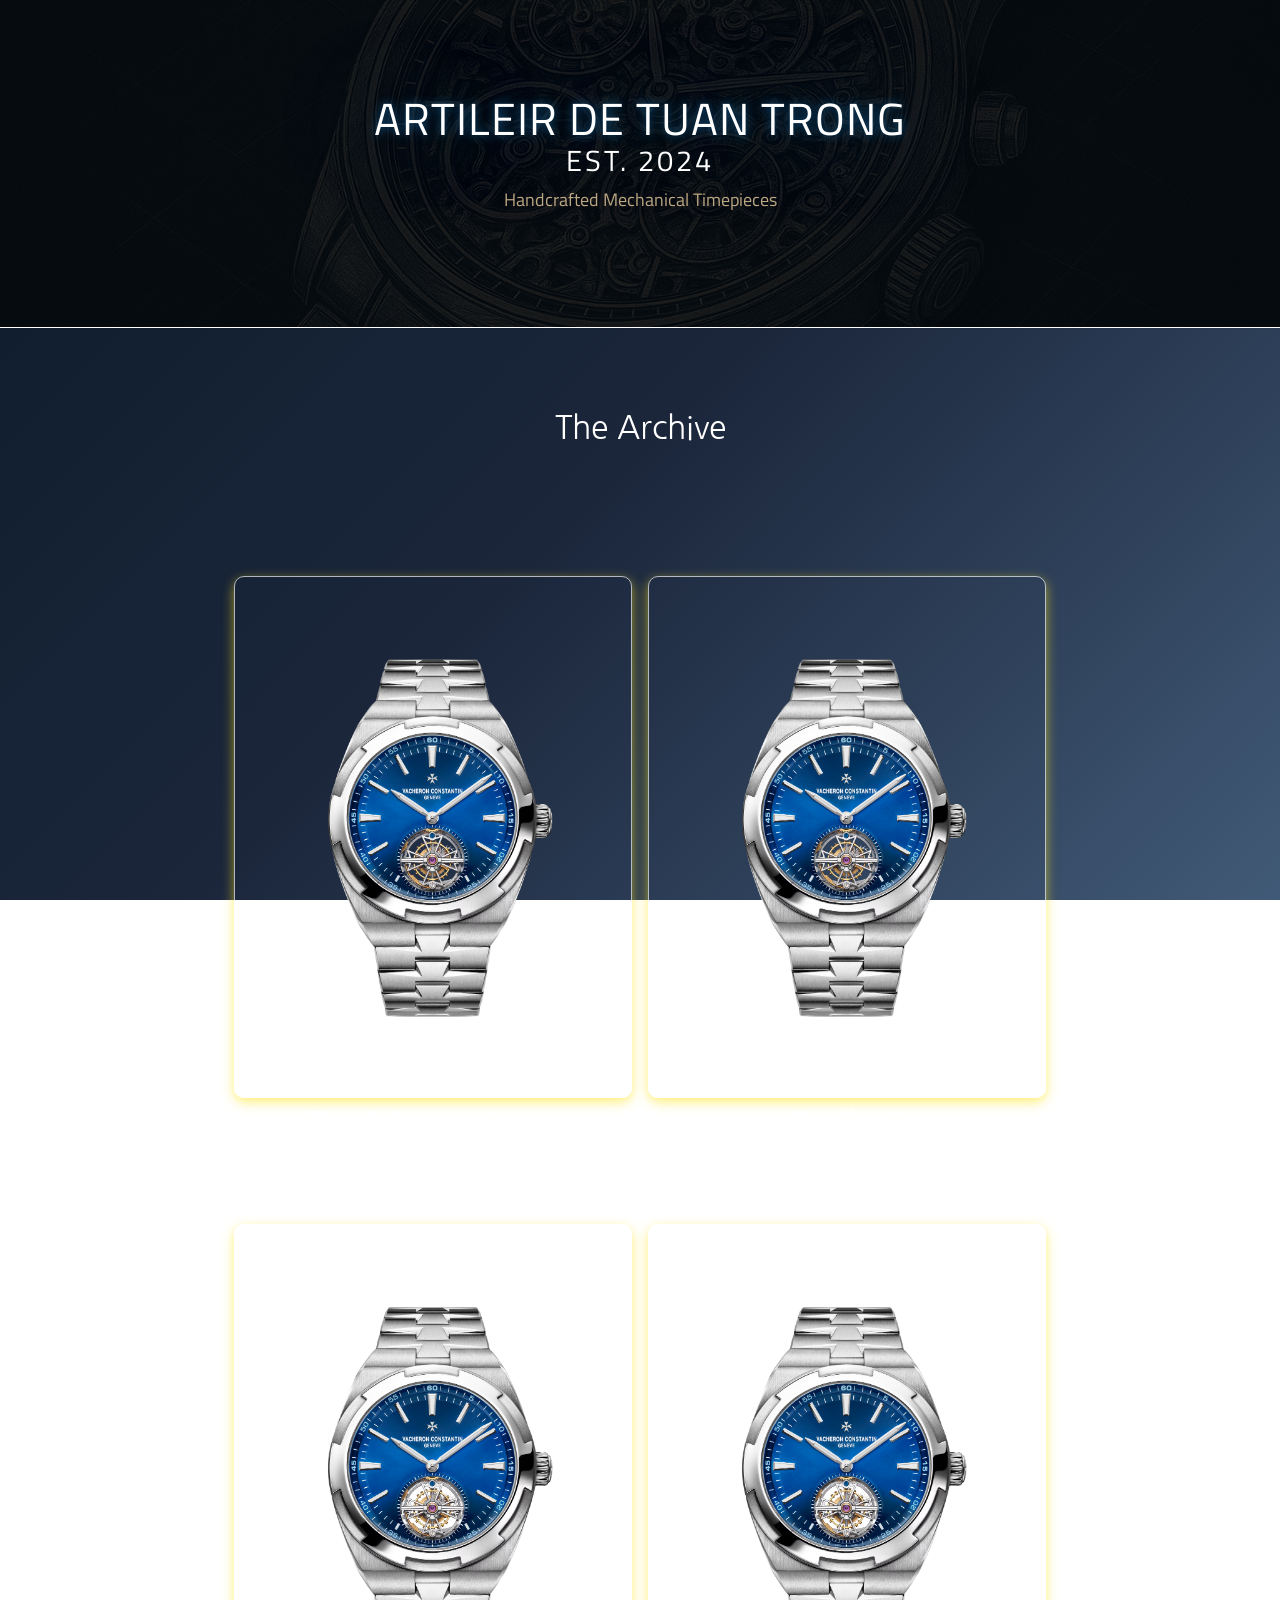
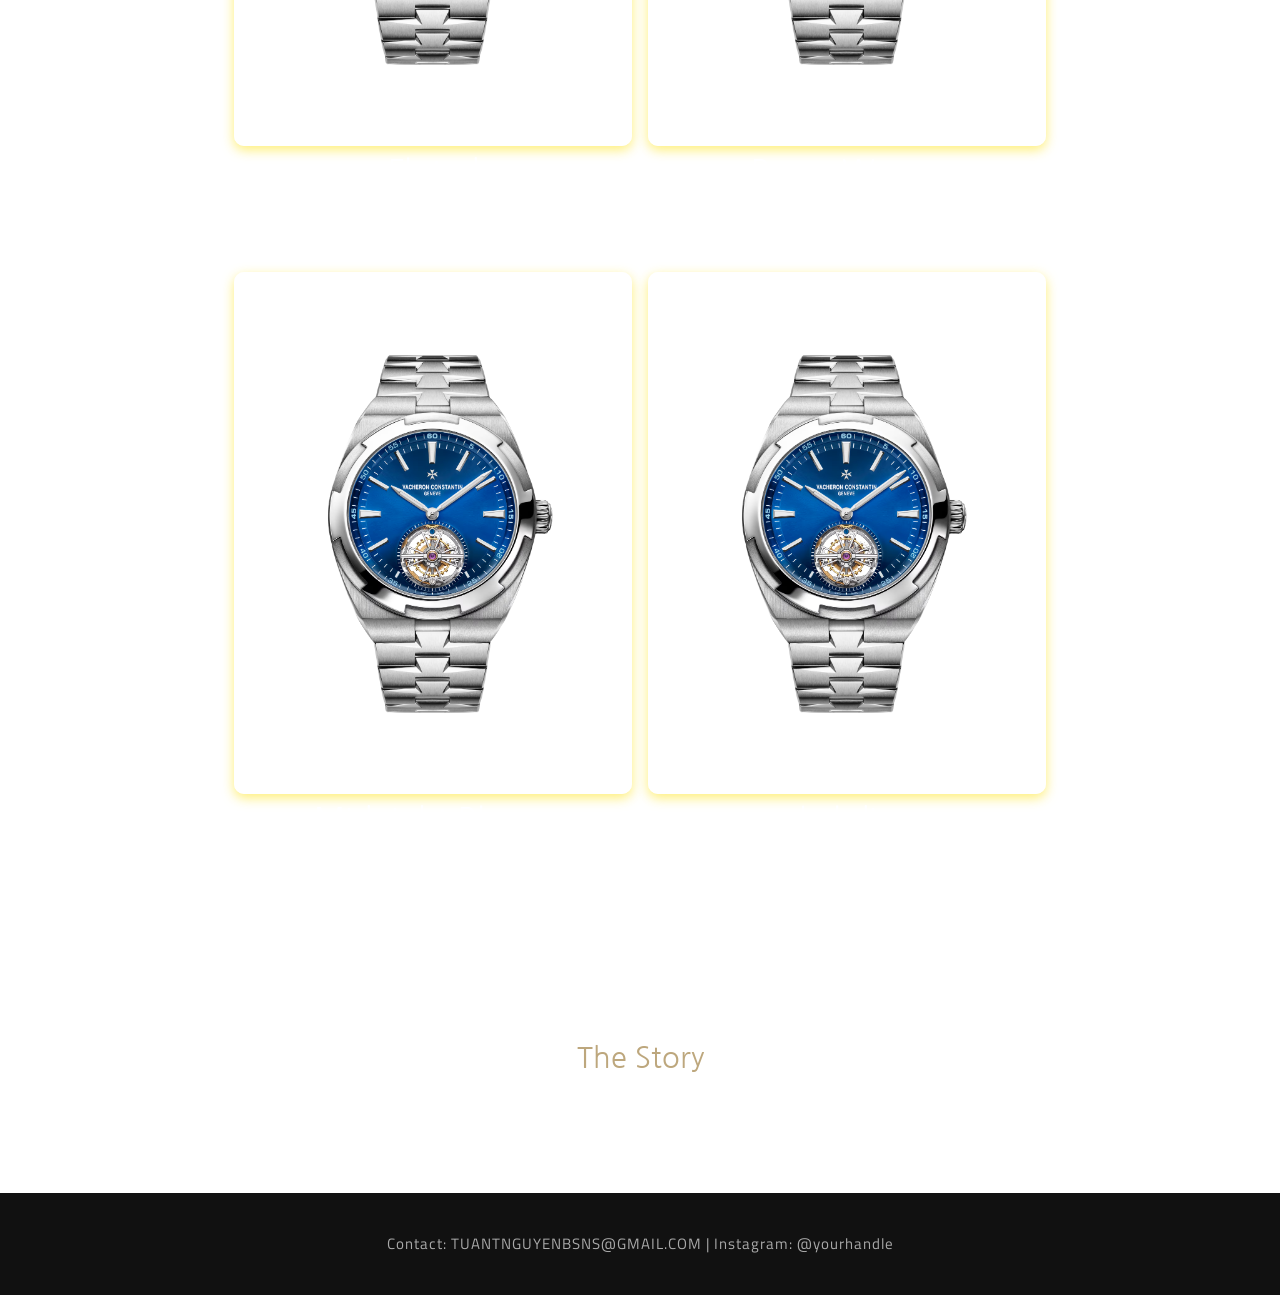
==== index.html @ 8c3e2dd8 "Describe changes" ====
<!DOCTYPE html>
<html lang="en">
<head>
  <meta charset="UTF-8">
  <meta name="viewport" content="width=device-width, initial-scale=1.0">
  <title>Artileir De Tuan Trong</title>
  <link rel="stylesheet" href="style.css">
 <link href="https://fonts.googleapis.com/css2?family=Titillium Web:wght@400;500;700&display=swap" rel="stylesheet">
 <link href="https://fonts.googleapis.com/css2?family=Nanum Gothic:wght@400;500;700&display=swap" rel="stylesheet">


</head>
<body>
  <!-- Header -->
  <header>
    <h1>Artileir De Tuan Trong</h1>
    <h2>EST. 2024</h2>
    <p>Handcrafted Mechanical Timepieces</p>
  </header>



  <!-- Gallery -->

  <section class="gallery">
  <h2>The Archive</h2>
  <div class="grid">
    <div class="watch-card" onclick="openModal('watch1')">
      <img src="images/watch1.jpg" alt="Watch 1">
      <h2>The Mountaineer</h2>
    </div>
    <div class="watch-card" onclick="openModal('watch1')">
      <img src="images/watch1.jpg" alt="Watch 1">
      <h2>Redbull</h2>
    </div>
    <div class="watch-card" onclick="openModal('watch1')">
      <img src="images/watch1.jpg" alt="Watch 1">
      <h2>Fluted</h2>
    </div>
    <div class="watch-card" onclick="openModal('watch1')">
      <img src="images/watch1.jpg" alt="Watch 1">
      <h2>Bruce Wayne</h2>
    </div>
    <div class="watch-card" onclick="openModal('watch1')">
      <img src="images/watch1.jpg" alt="Watch 1">
      <h2>Midnight Bloom</h2>
    </div>
    <div class="watch-card" onclick="openModal('watch1')">
      <img src="images/watch1.jpg" alt="Watch 1">
      <h2>skel dive</h2>
    </div>
  </div>
</section>


  <!-- About -->
  <section class="about">
    <h2>The Story</h2>
    <p>
      From a dream to a reality, and now a passion to be shared. Horology designed for you.
    </p>
  </section>

  <!-- Footer -->
  <footer>
  <p>
    Contact:
    <a href="mailto:TUANTNGUYENBSNS@gmail.com"
       target="_blank"
       rel="noopener noreferrer">
       TUANTNGUYENBSNS@GMAIL.COM
    </a>
    |
    Instagram:
    <a href="https://instagram.com/yourhandle"
       target="_blank"
       rel="noopener noreferrer">
       @yourhandle
    </a>
  </p>
</footer>


  <!-- Hamburger Dropdown Menu (Upper Left) -->
   <!--
  <div class="dropdown">
  <button onclick="toggleDropdown()" class="dropbtn">
    <span class="bar"></span>
    <span class="bar"></span>
    <span class="bar"></span>
  </button>
  <div id="myDropdown" class="dropdown-content">
    <a href="index.html">Home</a>
    <a href="gallery.html">Gallery</a>
    <a href="contact.html">Contact</a>
  -->
  </div>
</div>

<div id="imageModal" class="modal">
  <span class="close" onclick="closeModal()">&times;</span>
  <div class="modal-content" id="modalContent">
     Dynamic content goes here 
  </div>
</div>


  <script>
  // Dropdown menu
  function toggleDropdown() {
    document.getElementById("myDropdown").classList.toggle("show");
  }
  window.onclick = function(event) {
    if (!event.target.matches('.dropbtn') && !event.target.matches('.bar')) {
      var dropdowns = document.getElementsByClassName("dropdown-content");
      for (var i = 0; i < dropdowns.length; i++) {
        dropdowns[i].classList.remove('show');
      }
    }
  }
  

  // Modal popup
  function openModal(watchId) {
    const modal = document.getElementById("imageModal");
    const content = document.getElementById("modalContent");

    // Customize per watch (you can expand this)
    const watchInfo = {
      watch1: {
        title: "BatMan",
        images: ["images/watch1.jpg", "images/watch1.jpg", "images/watch1.jpg", "images/watch1.jpg", "images/watch1.jpg", "images/watch1.jpg"],
        specs: "Movement: NH35 • Case: 36mm Steel • Dial: Brushed Blue"
      },
      watch2: {
        title: "Chronometre II",
        images: ["images/watch2.jpg", "images/watch2-detail.jpg"],
        specs: "Movement: Miyota 9039 • Case: 38mm Titanium • Dial: Black"
      },
      watch3: {
        title: "Chronometre III",
        images: ["images/watch3.jpg", "images/watch3-detail.jpg"],
        specs: "Movement: NH36 • Case: 37mm Bronze • Dial: Textured Green"
      }
    };

    const w = watchInfo[watchId];
    content.innerHTML = `
  <h2>${w.title}</h2>
  <div class="modal-images">
    ${w.images.map(src => `<img src="${src}" alt="${w.title}">`).join('')}
  </div>
  <p>${w.specs}</p>
`;


    modal.style.display = "flex";
  }

  function closeModal() {
    document.getElementById("imageModal").style.display = "none";
  }

 
</script>

</body>
</html>
---- style.css ----
/* MAIN LOGO Font Titillium Web  */
/* Text phont Nanum Gothic   */
/*Main color pallet*/
html {
  scroll-behavior: smooth;
}

/* Global Styles */
body {
  background: linear-gradient(135deg, #0d1b2a, #1b263b, #415a77);
  color: white;
  font-family: 'Titillium Web', sans-serif;
  margin: 0;
  padding: 0;
  background-attachment: fixed;
  background-size: cover;
}
/* option 2 for the gradient
body {
  background: radial-gradient(circle at center, #1b263b 0%, #0d1b2a 70%);
  color: white;
}

option3 pattern
body {
  background:
    linear-gradient(135deg, rgba(13, 27, 42, 0.95), rgba(65, 90, 119, 0.95)),
    repeating-linear-gradient(
      45deg,
      rgba(255, 255, 255, 0.05) 0,
      rgba(255, 255, 255, 0.05) 2px,
      transparent 2px,
      transparent 6px
    );
  background-blend-mode: overlay;
  color: white;
}


*/


/* Header */
header {
  text-align: center;
  padding: 3rem 2rem;
  color: #ffffff;
  border-bottom: 1px solid #ffffff;
  background: 
    linear-gradient(rgba(0, 0, 0, 0.85), rgba(0, 0, 0, 0.85)),
    url('images/back1.png');
  background-size: cover;
  background-position: center;
  background-repeat: no-repeat;
  filter: grayscale(10%);
  animation: fadeIn 2s ease-in-out;
  padding: 6rem 4rem; /* Makes the photo longer*/
}


@keyframes fadeIn {
  from { opacity: 0; transform: translateY(0px); }
  to { opacity: 1; transform: translateY(0); }
}

header h1 {
  font-family: 'Titillium Web', sans-serif;
  font-weight: 400;     /* bold but not too thick */
  letter-spacing: 1px;  /* subtle spacing adds elegance */
  text-transform: uppercase;
  margin: 0;
  line-height: 1;
  font-size: 2.8rem;
  margin-bottom: 0;
  text-shadow: 0 0 10px #0c5993, 0 0 100px #0c5993;
}

/*EST.2024*/
header h2 {
  font-family: 'Titillium Web', sans-serif;
  font-weight: 500;
  font-size: 1.8rem;
  text-transform: uppercase;
  margin: -0.2rem 0 0 0;
  color: #ffffff;       /* softer gold accent */
  letter-spacing: 3px;
}


header p {
  margin-top: 0.3rem; /* small space before tagline */
  color: #bda77d;
   font-size: 1.1rem;
}

/* Hero Image */
.hero img {
  width: 100%;
  max-height: 700px;
  object-fit: cover;
  border-bottom: 2px solid #7d8cbd;
}

/* Gallery */
.gallery {
  padding: 5rem;
  text-align: center;
}

.gallery h2 {
  /*Watch name*/
  margin-top: 0rem;
  font-family: 'Nanum Gothic', sans-serif;
  font-weight: 500;
  color: #ffffff;
  font-size: 2rem;
  margin-bottom: 2rem;
}

.gallery .grid {
 padding: 1rem;
  display: grid;
  grid-template-columns: repeat(auto-fit, minmax(200px, 1fr));
  gap: 5rem;
  margin-top: 5rem;
}

.gallery img {
  /*actual images*/
   padding: 3rem;
   margin-top: 2rem;
  width: 100%;
  border-radius: 10px;
  border: 1px solid hsla(0, 0%, 100%, 0.668);
  box-shadow: 0 4px 12px rgba(255, 229, 28, 0.6);
  transition: transform 0.3s;
}

.gallery img:hover {
  transform: scale(1.05);
  border: 1px solid #ffffff;
}

/* About */
.about h2 {
  /*The Story */
  font-family: 'Nanum Gothic', sans-serif;
  font-weight: 200;
  color: #bda77d;
  font-size: 1.8rem;
  text-align: center;

}

.about {
  /*The paragrapgh under The story*/
  font-family: 'Nanum Gothic', sans-serif;
  font-weight: 400;
  color: #ffffff;
  font-size: 1.2rem;
  padding: 3rem;
  max-width: 800px;
  margin: auto;
  text-align: center;


}


/* Footer */
footer {
  text-align: center;
  padding: 1.5rem;
  background: #111;
  color: #aaa;
  border-top: 2px solid #ffffff;
}

footer p,
footer a {
  color: #aaa;
  text-decoration: none;
  font-size: 0.95rem;
  letter-spacing: 1px;
  transition: 0.3s ease;
}

footer a:hover {
  color: #fff;
  text-shadow: 0 0 8px rgba(255, 255, 255, 0.5);
  transform: scale(1.04);
}

/* Dropdown Menu - Upper Left with Hamburger */
.dropdown {
  position: fixed;
  top: 20px;   
  left: 20px;  
  z-index: 1000; 
}

.dropbtn {
  background: #0095ff;
  border: none;
  padding: 6px 6px; /* small padding */
  cursor: pointer;
  border-radius: 6px;
  display: flex;
  flex-direction: column;
  justify-content: space-between;
  height: 24px;  /* height of hamburger */
  width: 30px;   /* width of hamburger */
}

.dropbtn .bar {
  display: block;
  width: 100%;
  height: 2px;    /* thickness of each line */
  background-color: white;
  border-radius: 2px;
}

.dropdown-content {
  display: none;
  position: absolute;
  top: 35px; /* below button */
  left: 0;
  background-color: #c59c34;
  border-radius: 6px;
  overflow: hidden;
  min-width: 140px;
}

.dropdown-content a {
  display: block;
  padding: 12px 16px;
  color: white;
  text-decoration: none;
}

.dropdown-content a:hover {
  background-color: #014f86;
}

.show {
  display: block;
}

/* Show dropdown when active */
.show {
  display: block;
}

.dropbtn {
  background: #020d3d;
  border: none;
  padding: 10px;
  cursor: pointer;
  border-radius: 8px;
  display: flex;
  flex-direction: column;
  justify-content: space-between;
  height: 24px; /* height of the hamburger */
  width: 30px;
}

.dropbtn .bar {
  display: block;
  width: 100%;
  height: 4px;
  background-color: white;
  border-radius: 2px;
}

/* Gallery hover effect */
.gallery .grid {
  display: flex;
  justify-content: center;
  gap: 1rem;
  flex-wrap: wrap;
}

.watch-card img {
  width: 300px;
  border-radius: 10px;
  transition: transform 0.3s ease, box-shadow 0.3s ease;
  align-items: center;
   justify-content: center;
}

.watch-card:hover img {
  transform: scale(1.05);
  box-shadow: 0 0 20px rgba(212, 175, 55, 0.5);
}

/* Modal background */
.modal {
  display: none; /* hidden by default */
  position: fixed;
  z-index: 1000;
  left: 0;
  top: 0;
  width: 100%;
  height: 100%;
  background: rgba(0, 0, 0, 0.9);
  justify-content: center;
  align-items: center;
}

/* Modal content box */
.modal-content {
  background: #1b1b1b;
  color: #ffffff;
  padding: 2rem;
  border-radius: 10px;
  max-width: 850px;
  width: 100%;
  text-align: center;
  align-items: center;
}

.modal-images {
  display: flex;
  gap: 1rem;
  overflow-x: auto;
  scroll-snap-type: x mandatory;
  padding-bottom: 1rem;
}

.modal-images img {
  flex: 0 0 auto;
  max-width: 400px;
  border-radius: 10px;
  scroll-snap-align: center;
}


/* Close button */
.close {
  position: absolute;
  top: 20px;
  right: 30px;
  color: #ffffff;
  font-size: 2rem;
  cursor: pointer;
}
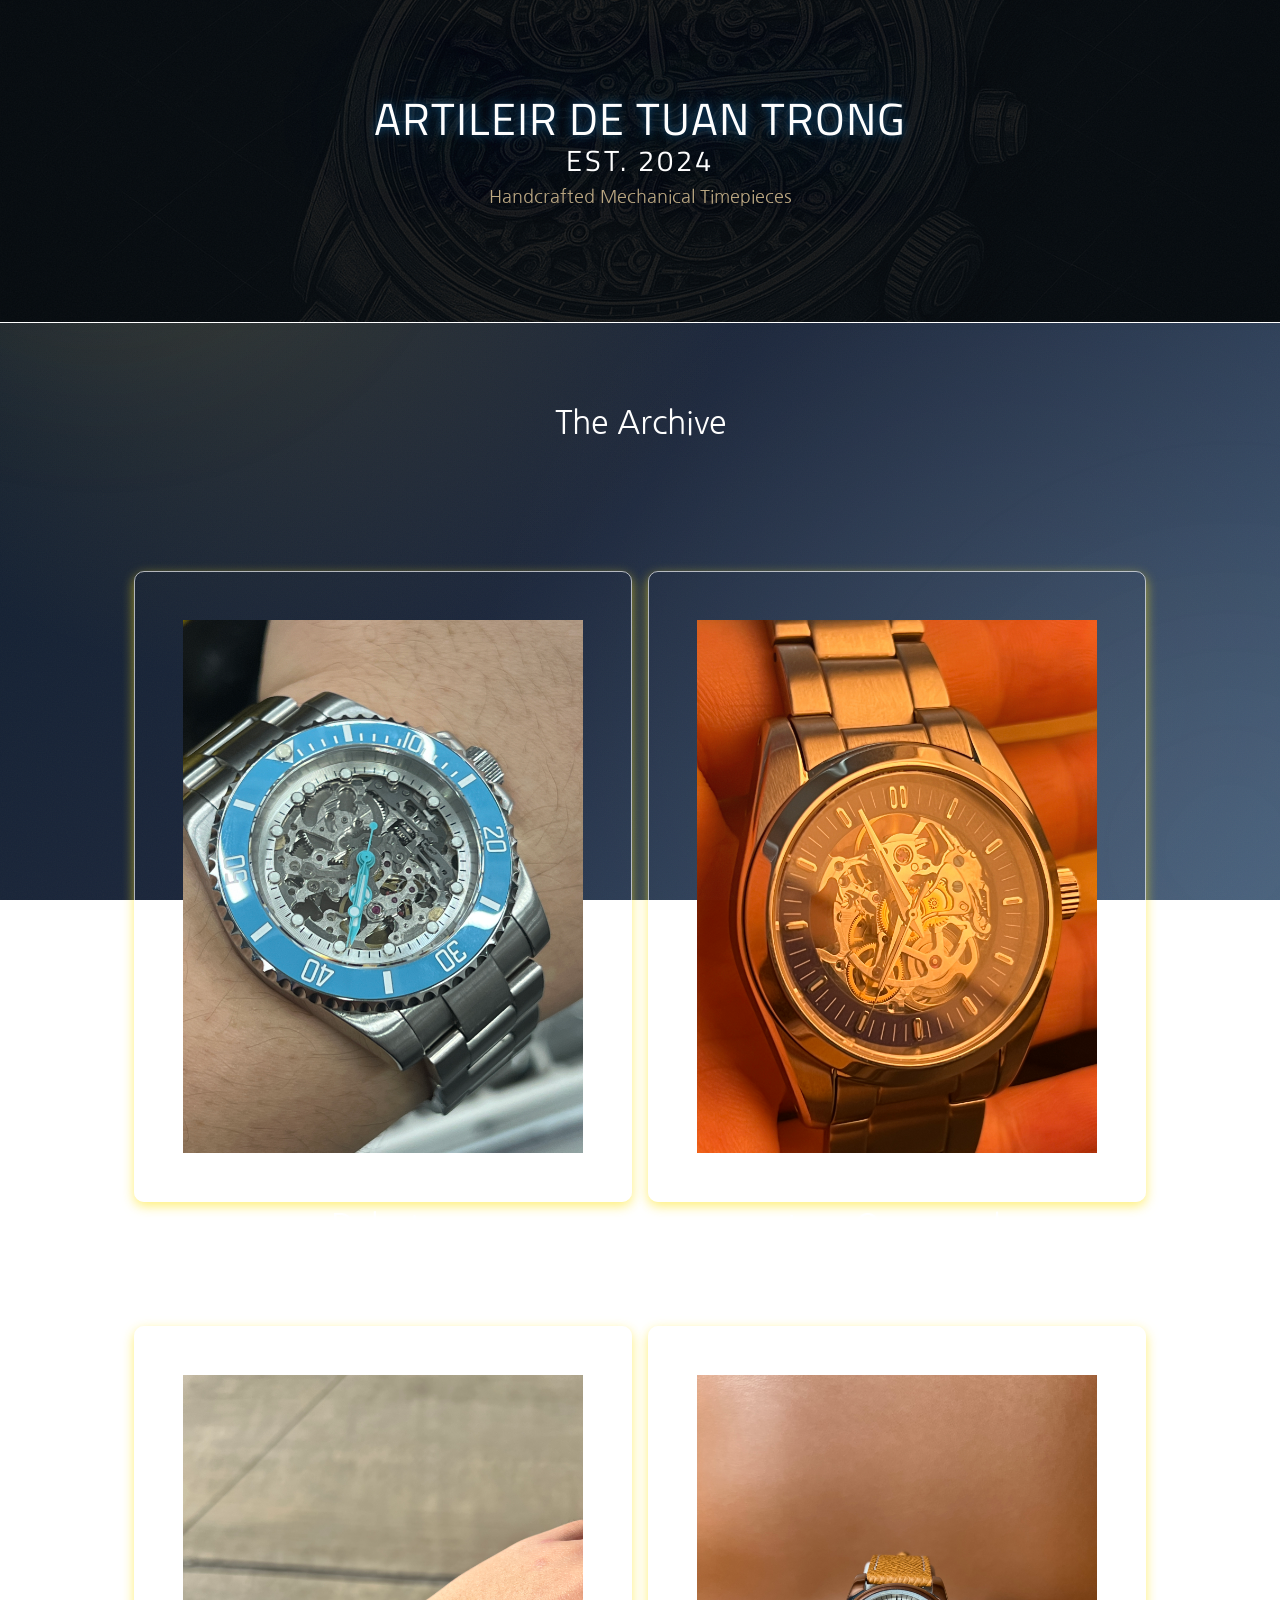
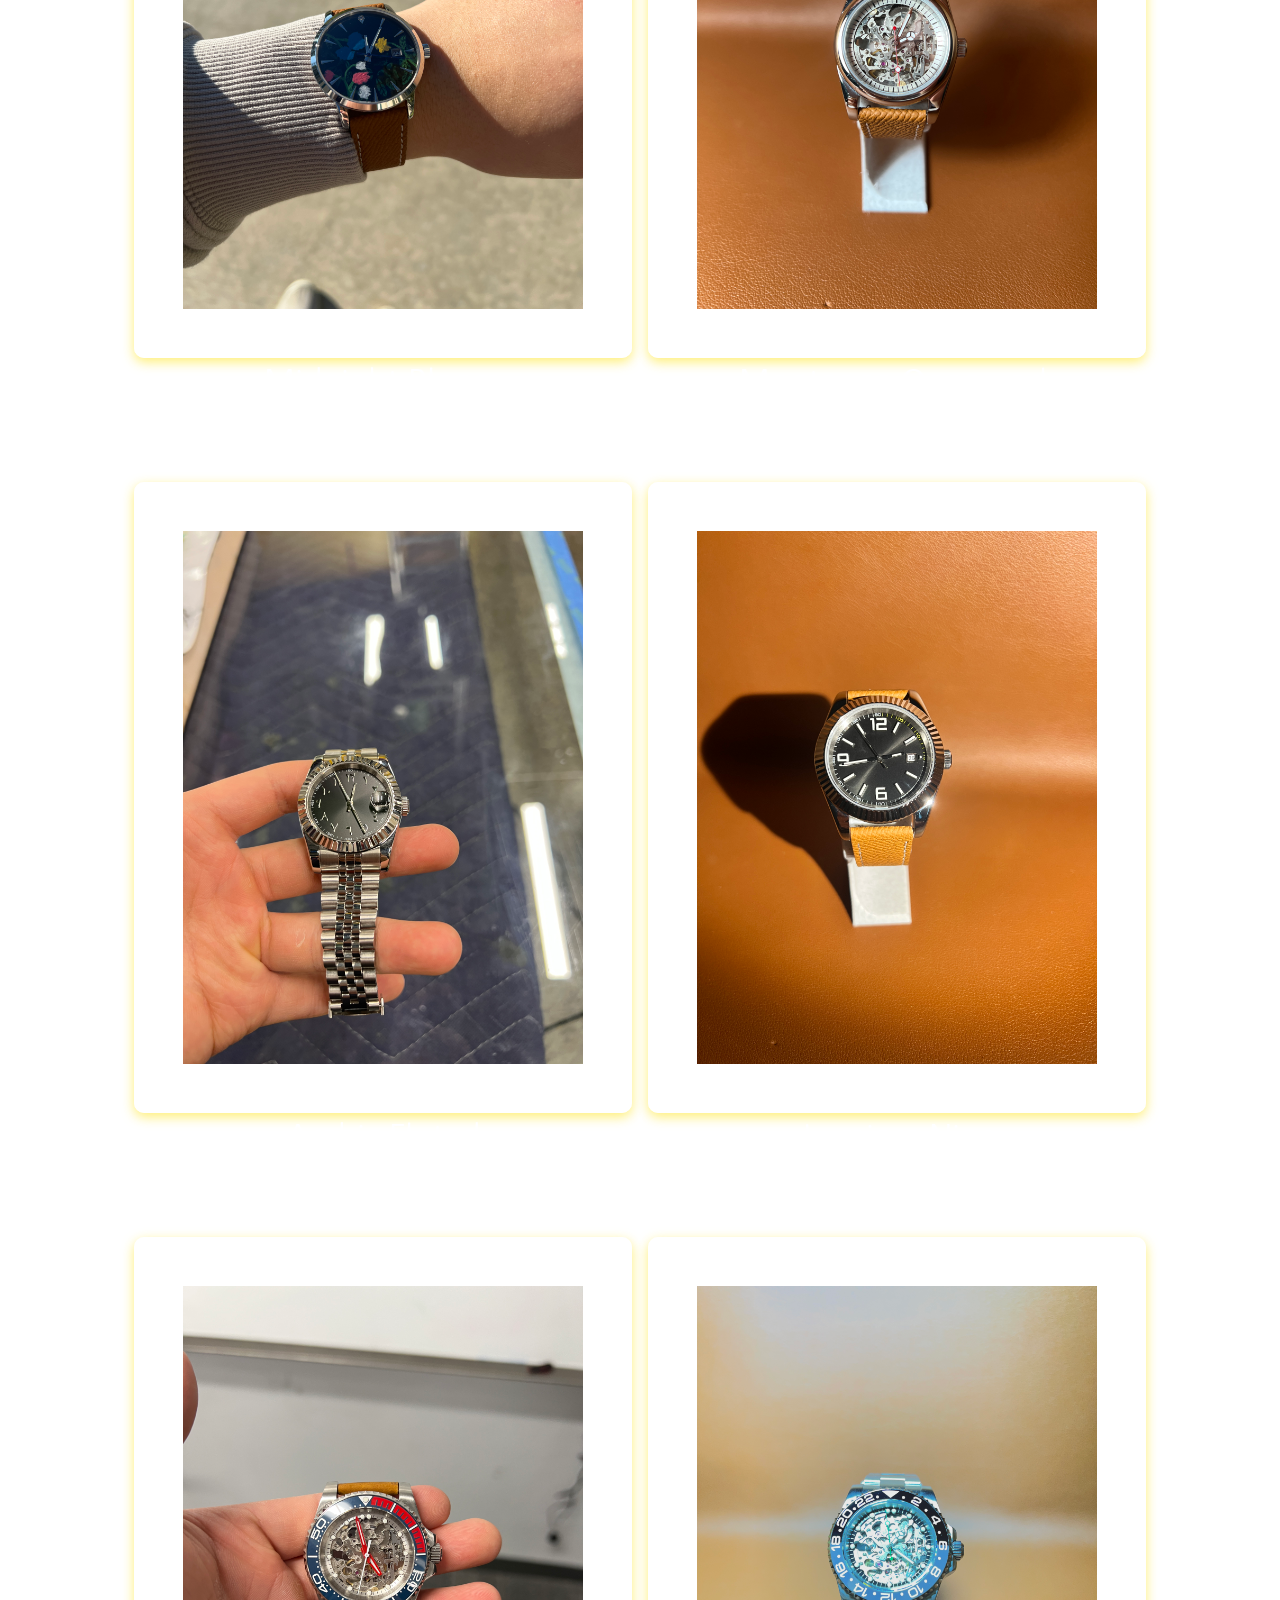
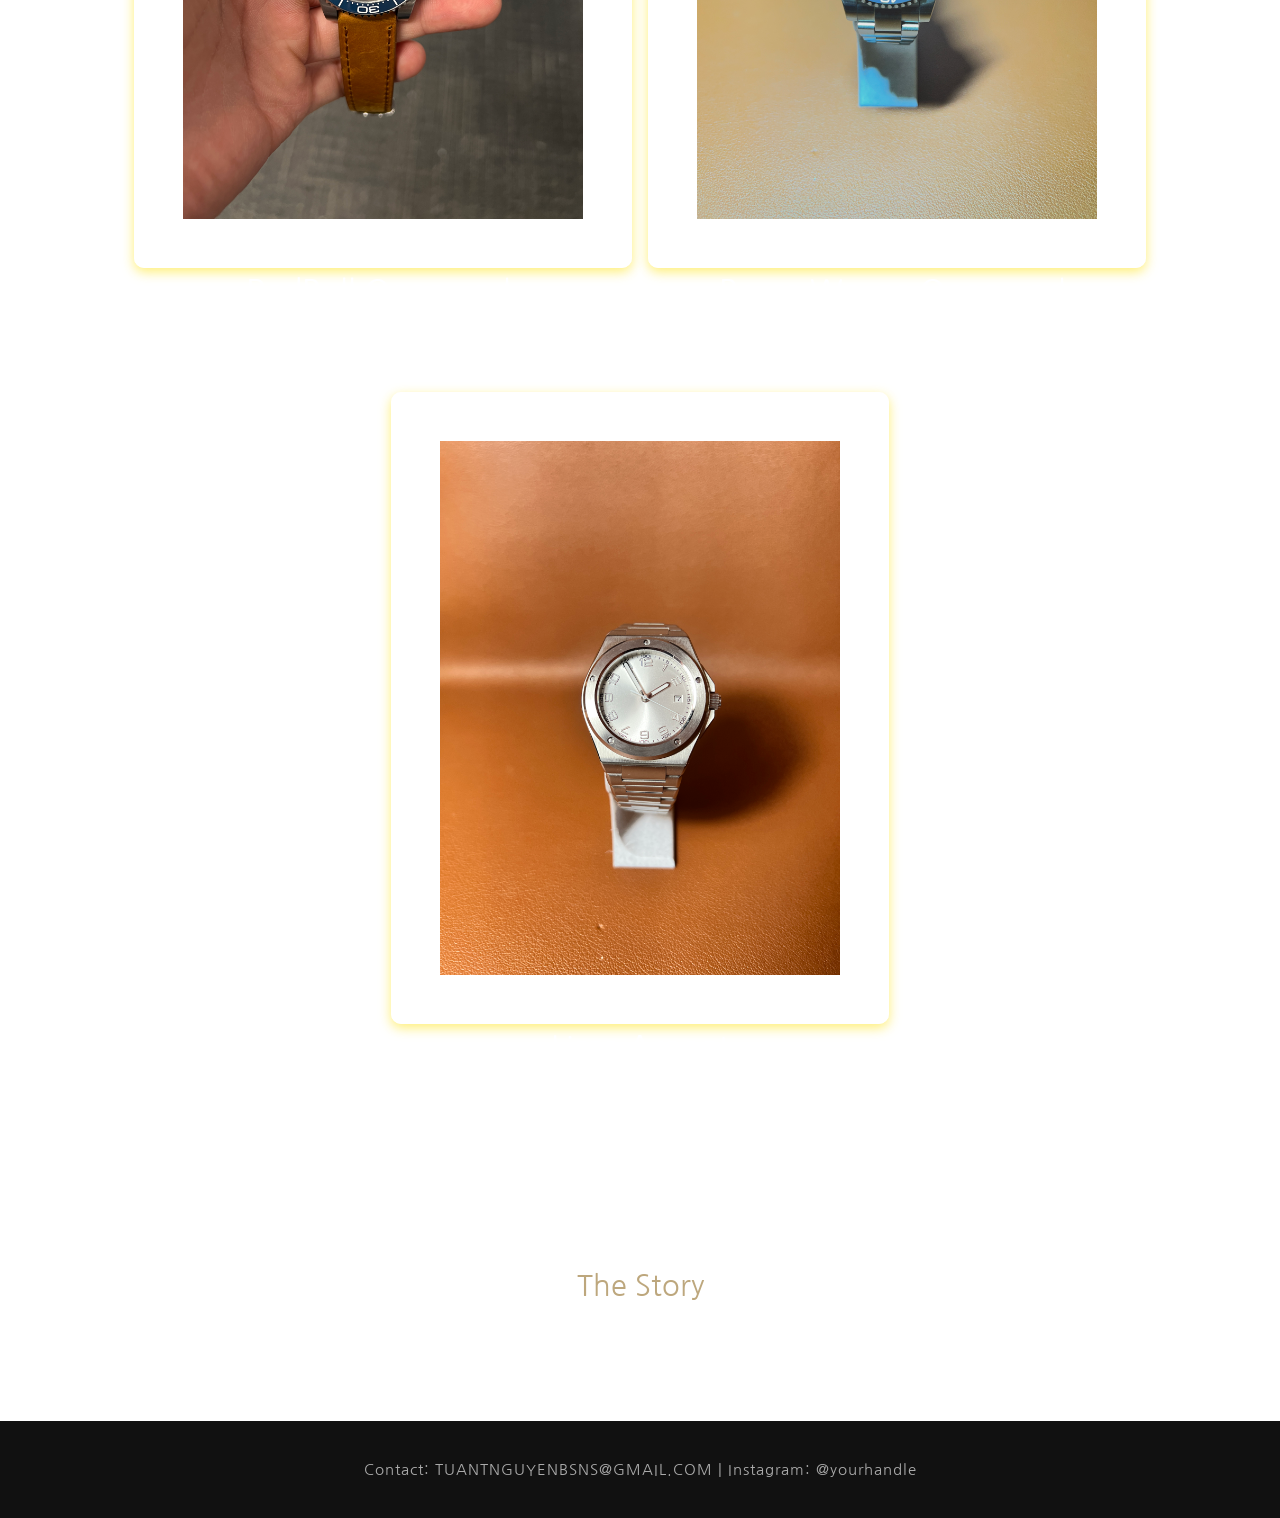
==== commit 1677f5fe: "Describe changes" ====
--- a/index.html
+++ b/index.html
@@ -11,6 +11,17 @@
 
 </head>
 <body>
+  <script>
+document.addEventListener("keydown", function (event) {
+  if (event.key === "Escape") {
+    closeModal();
+  }
+});
+</script>
+
+    <!-- Backroundstuff -->
+  <div class="background-effects"></div>
+
   <!-- Header -->
   <header>
     <h1>Artileir De Tuan Trong</h1>
@@ -25,29 +36,41 @@
   <section class="gallery">
   <h2>The Archive</h2>
   <div class="grid">
-    <div class="watch-card" onclick="openModal('watch1')">
-      <img src="images/watch1.jpg" alt="Watch 1">
-      <h2>The Mountaineer</h2>
-    </div>
-    <div class="watch-card" onclick="openModal('watch1')">
-      <img src="images/watch1.jpg" alt="Watch 1">
-      <h2>Redbull</h2>
-    </div>
-    <div class="watch-card" onclick="openModal('watch1')">
-      <img src="images/watch1.jpg" alt="Watch 1">
-      <h2>Fluted</h2>
-    </div>
-    <div class="watch-card" onclick="openModal('watch1')">
-      <img src="images/watch1.jpg" alt="Watch 1">
-      <h2>Bruce Wayne</h2>
-    </div>
-    <div class="watch-card" onclick="openModal('watch1')">
-      <img src="images/watch1.jpg" alt="Watch 1">
+    <div class="watch-card" onclick="openModal('P1')">
+      <img src="images/P-1/P1a.JPEG" alt="Watch 1">
+      <h2>Debuts</h2>
+    </div>
+    <div class="watch-card" onclick="openModal('P2')">
+      <img src="images/P-2/P2a.JPEG" alt="Watch 1">
+      <h2>Jour Openwork</h2>
+    </div>
+    <div class="watch-card" onclick="openModal('P3')">
+      <img src="images/P-3/2.JPEG" alt="Watch 1">
       <h2>Midnight Bloom</h2>
     </div>
-    <div class="watch-card" onclick="openModal('watch1')">
-      <img src="images/watch1.jpg" alt="Watch 1">
-      <h2>skel dive</h2>
+    <div class="watch-card" onclick="openModal('T24')">
+      <img src="images/T-24/24 F.JPEG" alt="Watch 1">
+      <h2>Montagne Openwork</h2>
+    </div>
+    <div class="watch-card" onclick="openModal('T25')">
+      <img src="images/T-25/1.JPEG" alt="Watch 1">
+      <h2>Arabic Fluted</h2>
+    </div>
+    <div class="watch-card" onclick="openModal('T26')">
+      <img src="images/T-26/4.JPEG" alt="Watch 1">
+      <h2>Lumiere Nior</h2> 
+    </div>
+    <div class="watch-card" onclick="openModal('T27')">
+      <img src="images/T-27/1.JPEG" alt="Watch 1">
+      <h2>RedBull Openwork</h2>
+    </div>
+    <div class="watch-card" onclick="openModal('T28')">
+      <img src="images/T-28/IMG_3466.JPEG" alt="Watch 1">
+      <h2>Bruce Wayne Openwork</h2>
+    </div>
+    <div class="watch-card" onclick="openModal('P4')">
+      <img src="images/P-4/IMG_3232.JPEG" alt="Watch 1">
+      <h2>Lisse Argent</h2>
     </div>
   </div>
 </section>
@@ -127,20 +150,50 @@
 
     // Customize per watch (you can expand this)
     const watchInfo = {
-      watch1: {
-        title: "BatMan",
-        images: ["images/watch1.jpg", "images/watch1.jpg", "images/watch1.jpg", "images/watch1.jpg", "images/watch1.jpg", "images/watch1.jpg"],
-        specs: "Movement: NH35 • Case: 36mm Steel • Dial: Brushed Blue"
-      },
-      watch2: {
-        title: "Chronometre II",
-        images: ["images/watch2.jpg", "images/watch2-detail.jpg"],
-        specs: "Movement: Miyota 9039 • Case: 38mm Titanium • Dial: Black"
-      },
-      watch3: {
-        title: "Chronometre III",
-        images: ["images/watch3.jpg", "images/watch3-detail.jpg"],
-        specs: "Movement: NH36 • Case: 37mm Bronze • Dial: Textured Green"
+      P1: {
+        title: "Debuts",
+        images: ["images/P-1/P1a.JPEG", "images/P-1/P1b.JPEG"],
+        specs: "Movement: Miyota 8N24 • Case: 40mm Stainless Steel • Complication: Openwork"
+      },
+      P2: {
+        title: "Jour Openwork",
+        images: ["images/P-2/P2a.JPEG", "images/P-2/p2g.JPEG", "images/P-2/P2c.JPEG", "images/P-2/P2f.JPEG"],
+        specs: "Movement: ETA 2824-2 • Case: 38mm Stainless Steel • Complication: Openwork"
+      },
+      P3: {
+        title: "Midnight Bloom",
+        images: ["images/P-3/2.JPEG", "images/P-3/1.JPEG"],
+        specs: "Movement: Miyota 9015 • Case: 40mm Stainless Steel • Complication: Date"
+      },
+      T24: {
+        title: "Montagne Openwork",
+        images: ["images/T-24/24 F.JPEG", "images/T-24/24 L.JPEG", "images/T-24/24 B.JPEG", "images/T-24/lume.JPEG"],
+        specs: "Movement: 8N24 • Case: 36mm Stainless Steel • Complication: Openwork"
+      },
+      T25: {
+        title: "Arabic Fluted",
+        images: ["images/T-25/1.JPEG", "images/T-25/2.JPEG","images/T-25/3.JPEG","images/T-25/4.JPEG"],
+        specs: "Movement: Miyota 9015 • Case: 36mm Stainless Steel • Complication: Date"
+      },
+      T26: {
+        title: "Lumiere Nior",
+        images: ["images/T-26/4.JPEG", "images/T-26/3.JPEG","images/T-26/7.JPEG","images/T-26/5.JPEG","images/T-26/1.JPEG","images/T-26/0.JPEG","images/T-26/2.JPEG"],
+        specs: "Movement: Miyota 8215 • Case: 40mm Stainless Steel • Complication: Date"
+      },
+      T27: {
+        title: "RedBull Openwork",
+        images: ["images/T-27/1.JPEG", "images/T-27/2.JPEG","images/T-27/4.JPEG","images/T-27/5.JPEG","images/T-27/6.JPEG"],
+        specs: "Movement: Miyota 8N24 • Case: 40mm Stainless Steel • Complication: Openwork"
+      },
+      T28: {
+        title: "Bruce Wayne Openwork",
+        images: ["images/T-28/IMG_3466.JPEG", "images/T-28/IMG_3467.JPEG","images/T-28/IMG_3468.JPEG","images/T-28/IMG_3473.JPEG","images/T-28/IMG_3451.JPEG"],
+        specs: "Movement: Miyota 8N24 • Case: 40mm Stainless Steel • Complication: Openwork"
+      },
+      P4: {
+        title: "Lisse Argent",
+        images: ["images/P-4/IMG_3233.JPEG", "images/P-4/IMG_3235.JPEG","images/P-4/IMG_3236.JPEG","images/P-4/IMG_3240.JPEG","images/P-4/IMG_3251.JPEG"],
+        specs: "Movement: Miyota 9015 • Case: 40mm Stainless Steel • Complication: Date"
       }
     };
 
--- a/style.css
+++ b/style.css
@@ -7,14 +7,67 @@
 
 /* Global Styles */
 body {
-  background: linear-gradient(135deg, #0d1b2a, #1b263b, #415a77);
+  margin: 0;
+  font-family: 'Nanum Gothic', sans-serif;
   color: white;
-  font-family: 'Titillium Web', sans-serif;
-  margin: 0;
-  padding: 0;
+  overflow-x: hidden;
+
+  background:
+    radial-gradient(circle at 20% 20%, rgba(212,175,55,0.15), transparent 40%),
+    radial-gradient(circle at 80% 80%, rgba(255,255,255,0.05), transparent 45%),
+    linear-gradient(135deg, #0d1b2a, #1b263b, #415a77);
+
   background-attachment: fixed;
-  background-size: cover;
-}
+}
+
+.background-effects {
+  position: fixed;
+  inset: 0;
+  z-index: -1;
+  pointer-events: none;
+  overflow: hidden;
+}
+
+/* Gold glow */
+.background-effects::before {
+  content: "";
+  position: absolute;
+  width: 700px;
+  height: 700px;
+  top: -250px;
+  left: -250px;
+  background: radial-gradient(circle, rgba(212,175,55,0.18), transparent 70%);
+  filter: blur(100px);
+  animation: floatSlow 30s ease-in-out infinite alternate;
+}
+
+/* White glow */
+.background-effects::after {
+  content: "";
+  position: absolute;
+  width: 900px;
+  height: 900px;
+  bottom: -400px;
+  right: -400px;
+  background: radial-gradient(circle, rgba(255,255,255,0.06), transparent 70%);
+  filter: blur(120px);
+  animation: floatSlow 35s ease-in-out infinite alternate-reverse;
+}
+
+@keyframes floatSlow {
+  from { transform: translateY(0); }
+  to { transform: translateY(-60px); }
+}
+
+body::after {
+  content: "";
+  position: fixed;
+  inset: 0;
+  pointer-events: none;
+  background-image: url("data:image/svg+xml,%3Csvg xmlns='http://www.w3.org/2000/svg' width='200' height='200'%3E%3Cfilter id='n'%3E%3CfeTurbulence type='fractalNoise' baseFrequency='0.8' numOctaves='4' stitchTiles='stitch'/%3E%3C/filter%3E%3Crect width='200' height='200' filter='url(%23n)' opacity='0.035'/%3E%3C/svg%3E");
+  z-index: 0;
+}
+
 /* option 2 for the gradient
 body {
   background: radial-gradient(circle at center, #1b263b 0%, #0d1b2a 70%);
@@ -40,6 +93,51 @@
 */
 
 
+
+/* BACKDROP LAYER */
+.background-effects {
+  position: fixed;
+  inset: 0;
+  z-index: -1;
+  pointer-events: none;
+}
+
+/* Soft glow curve */
+.background-effects::before {
+  content: "";
+  position: absolute;
+  width: 600px;
+  height: 600px;
+  top: -200px;
+  left: -200px;
+  background: radial-gradient(circle, rgba(212,175,55,0.15), transparent 70%);
+  filter: blur(90px);
+  border-radius: 50%;
+}
+
+/* Subtle white curve */
+.background-effects::after {
+  content: "";
+  position: absolute;
+  width: 700px;
+  height: 700px;
+  bottom: -300px;
+  right: -300px;
+  background: radial-gradient(circle, rgba(255,255,255,0.05), transparent 70%);
+  filter: blur(110px);
+  border-radius: 50%;
+}
+
+@keyframes floatGlow {
+  from { transform: translateY(0); }
+  to { transform: translateY(-40px); }
+}
+
+.background-effects::before,
+.background-effects::after {
+  animation: floatGlow 20s ease-in-out infinite alternate;
+}
+
 /* Header */
 header {
   text-align: center;
@@ -281,7 +379,7 @@
 }
 
 .watch-card img {
-  width: 300px;
+  width: 400px;
   border-radius: 10px;
   transition: transform 0.3s ease, box-shadow 0.3s ease;
   align-items: center;
@@ -334,6 +432,21 @@
   scroll-snap-align: center;
 }
 
+@media (max-width: 768px) {
+  .modal-images {
+    grid-template-columns: 1fr;
+  }
+}
+
+.gallery img {
+  transition: transform 0.4s ease, box-shadow 0.4s ease;
+}
+
+.gallery img:hover {
+  transform: translateY(-6px) scale(1.03);
+  box-shadow: 0 20px 40px rgba(212,175,55,0.35);
+}
+
 
 /* Close button */
 .close {
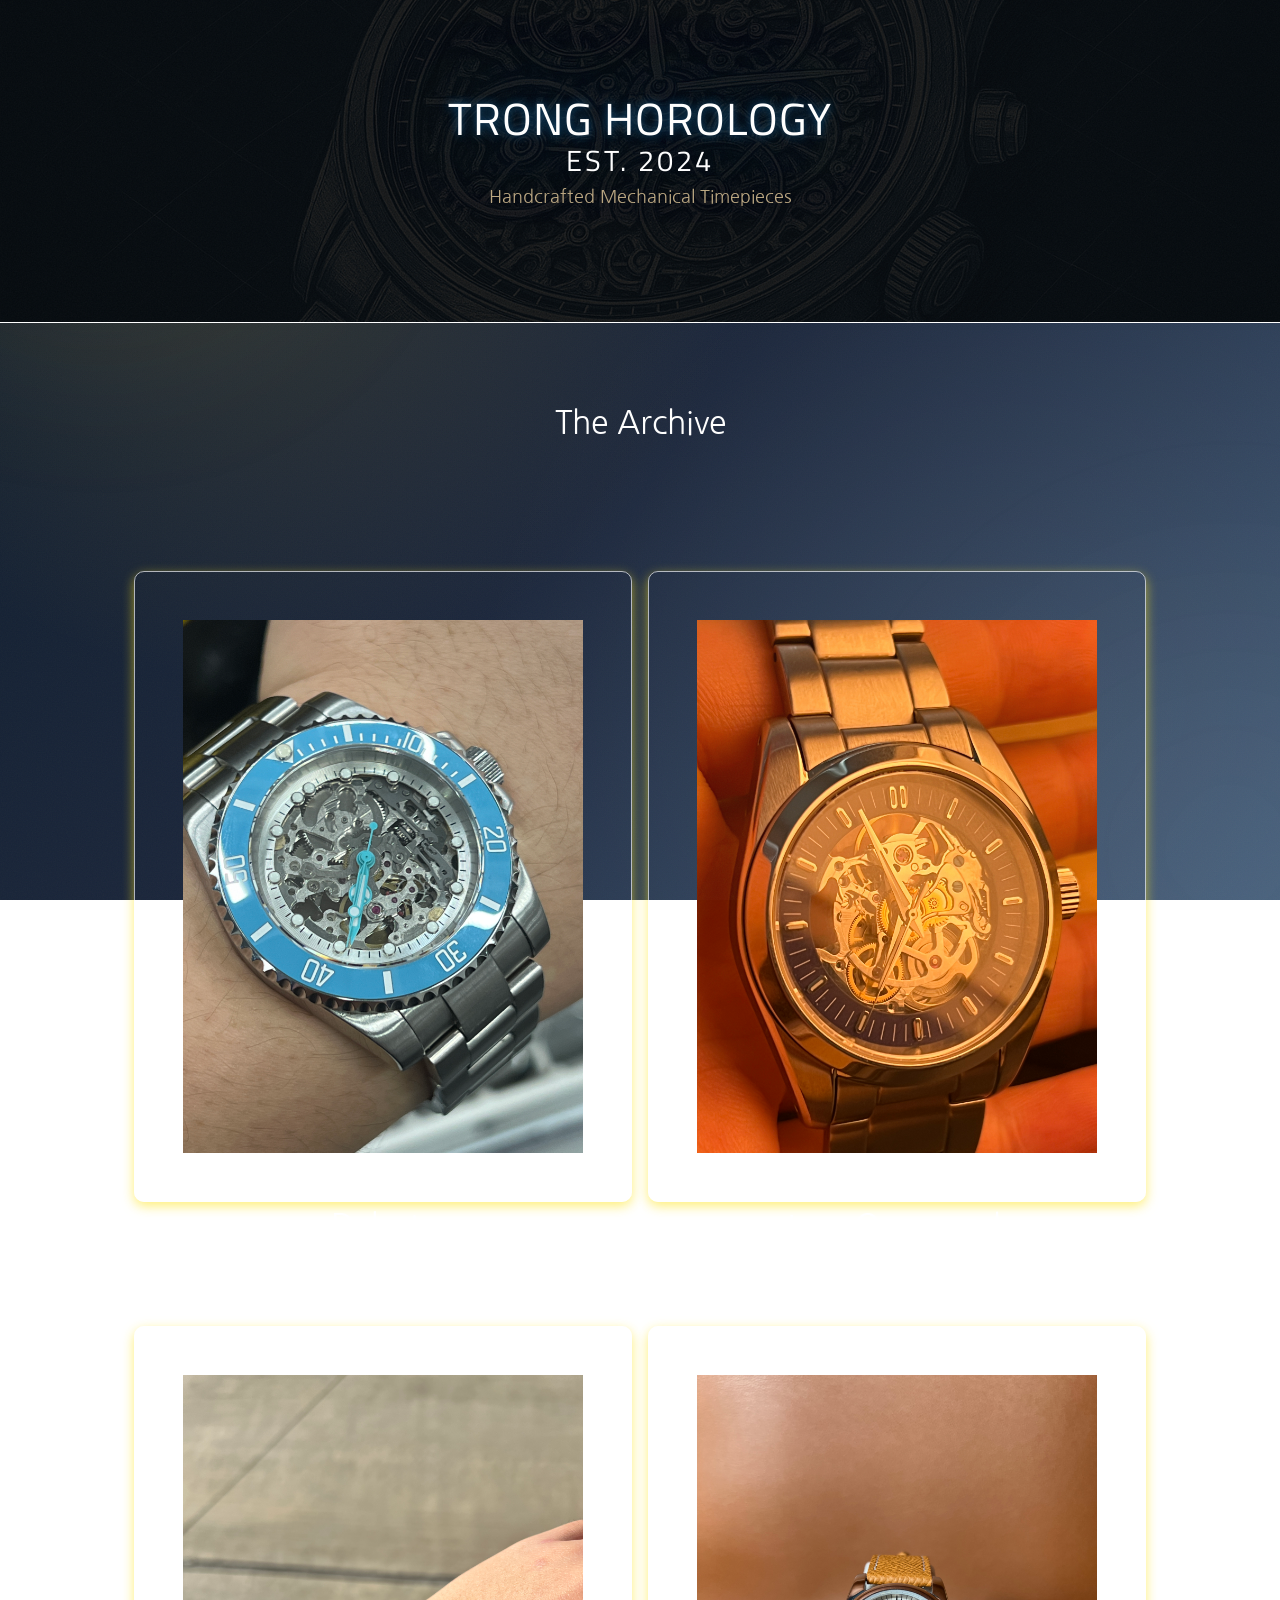
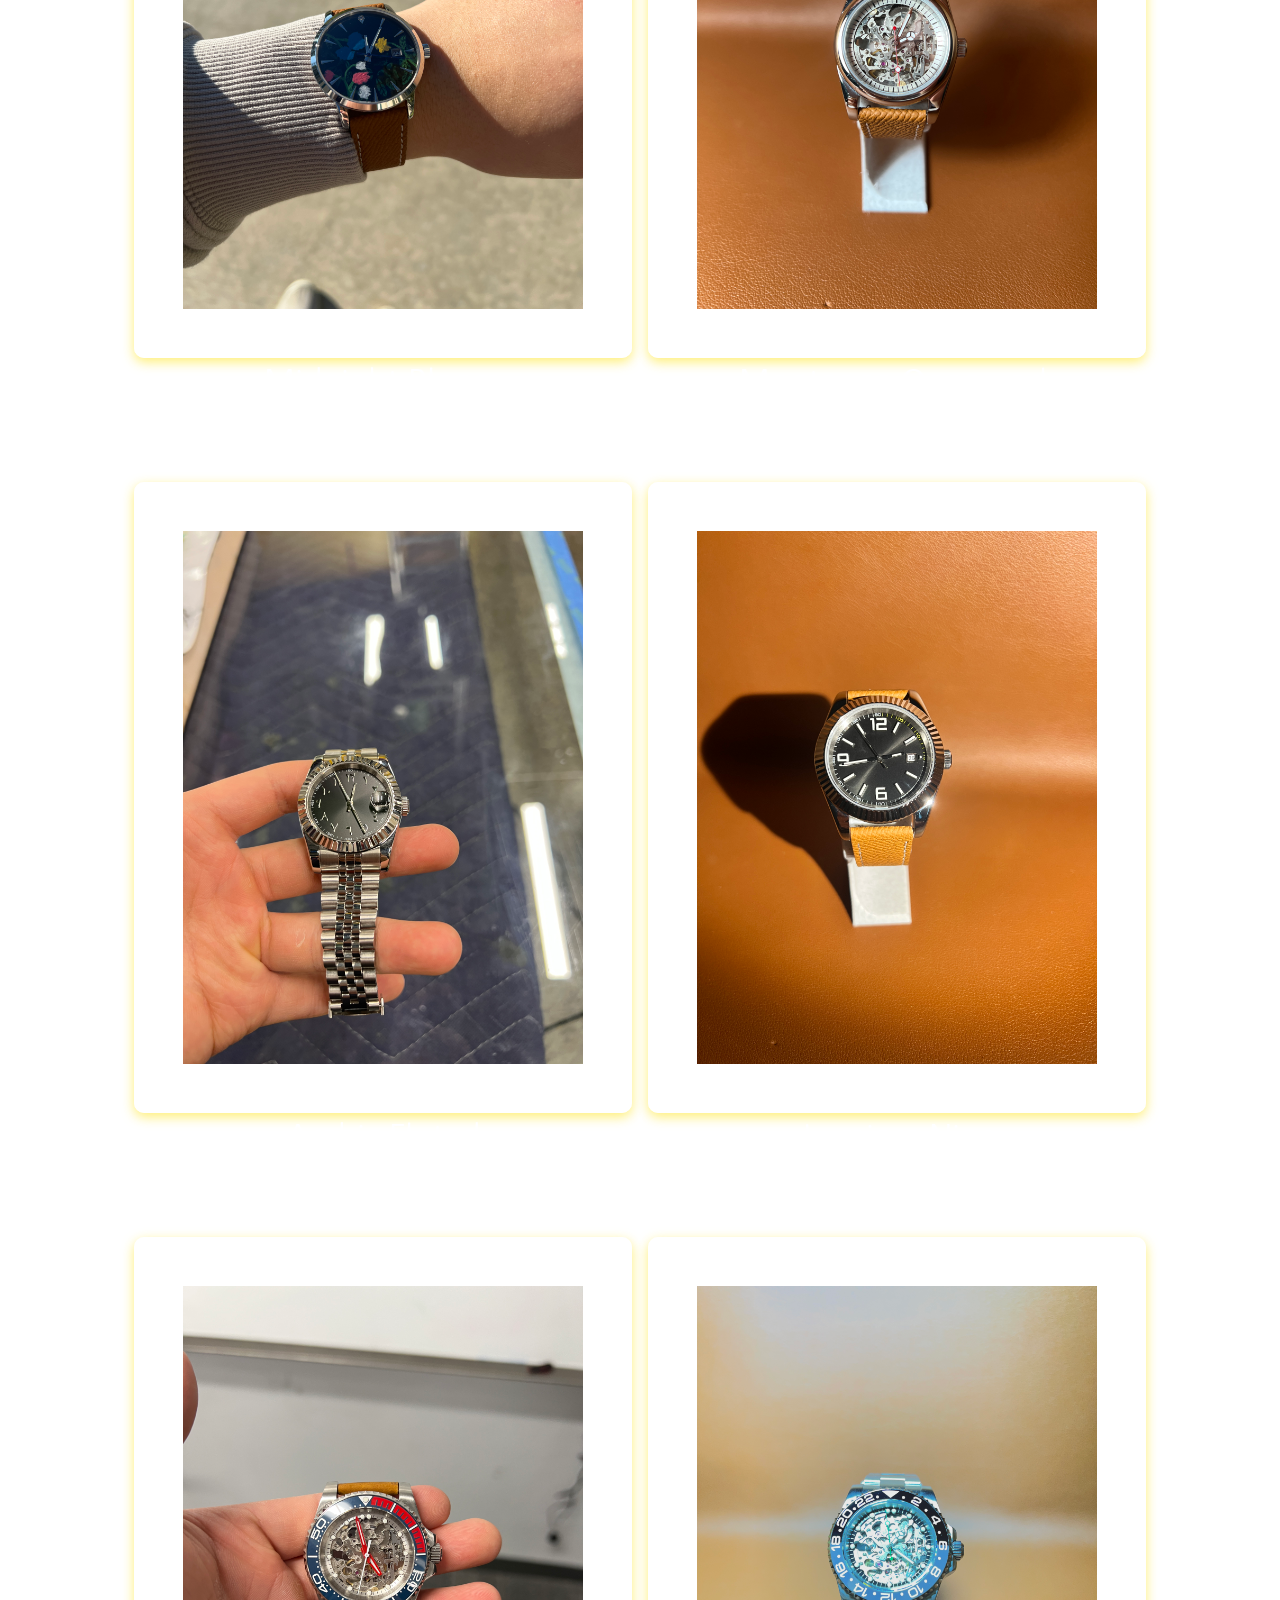
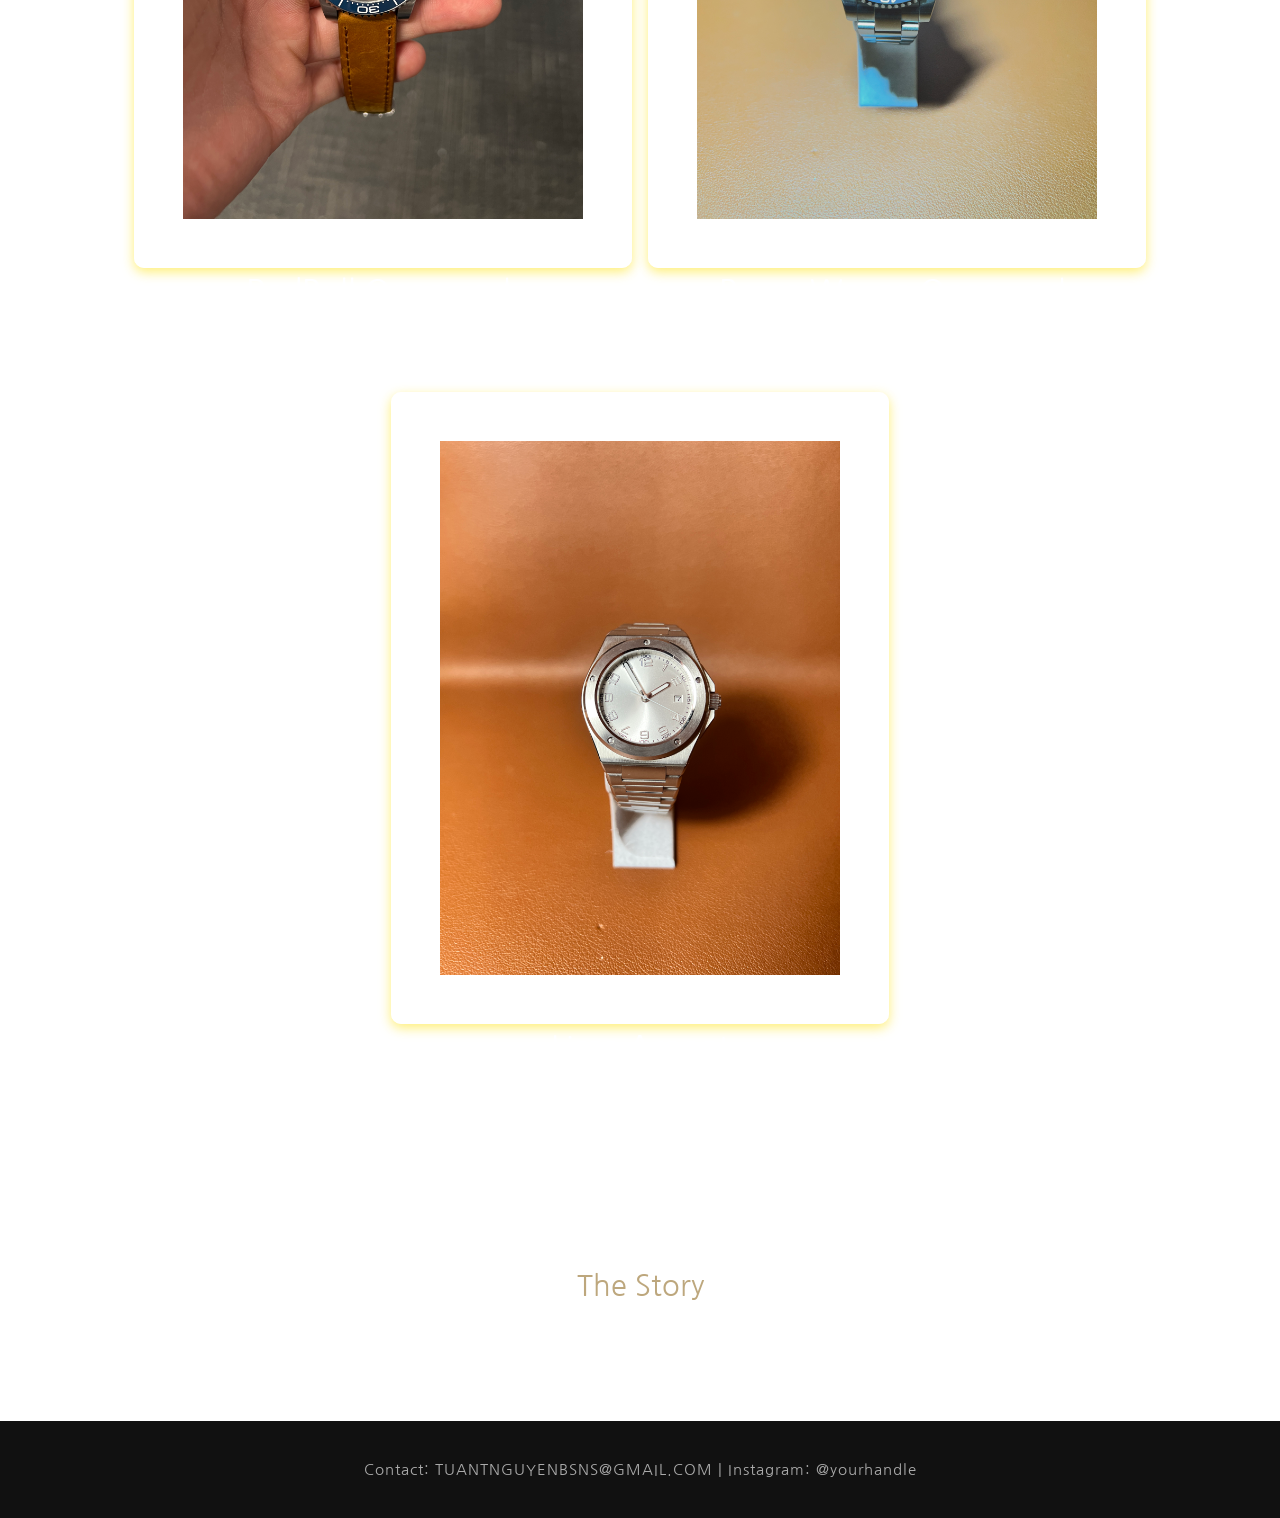
==== commit 982b4a73: "Update index.html" ====
--- a/index.html
+++ b/index.html
@@ -3,7 +3,7 @@
 <head>
   <meta charset="UTF-8">
   <meta name="viewport" content="width=device-width, initial-scale=1.0">
-  <title>Artileir De Tuan Trong</title>
+  <title>Trong Horology</title>
   <link rel="stylesheet" href="style.css">
  <link href="https://fonts.googleapis.com/css2?family=Titillium Web:wght@400;500;700&display=swap" rel="stylesheet">
  <link href="https://fonts.googleapis.com/css2?family=Nanum Gothic:wght@400;500;700&display=swap" rel="stylesheet">
@@ -24,7 +24,7 @@
 
   <!-- Header -->
   <header>
-    <h1>Artileir De Tuan Trong</h1>
+    <h1>Trong Horology</h1>
     <h2>EST. 2024</h2>
     <p>Handcrafted Mechanical Timepieces</p>
   </header>
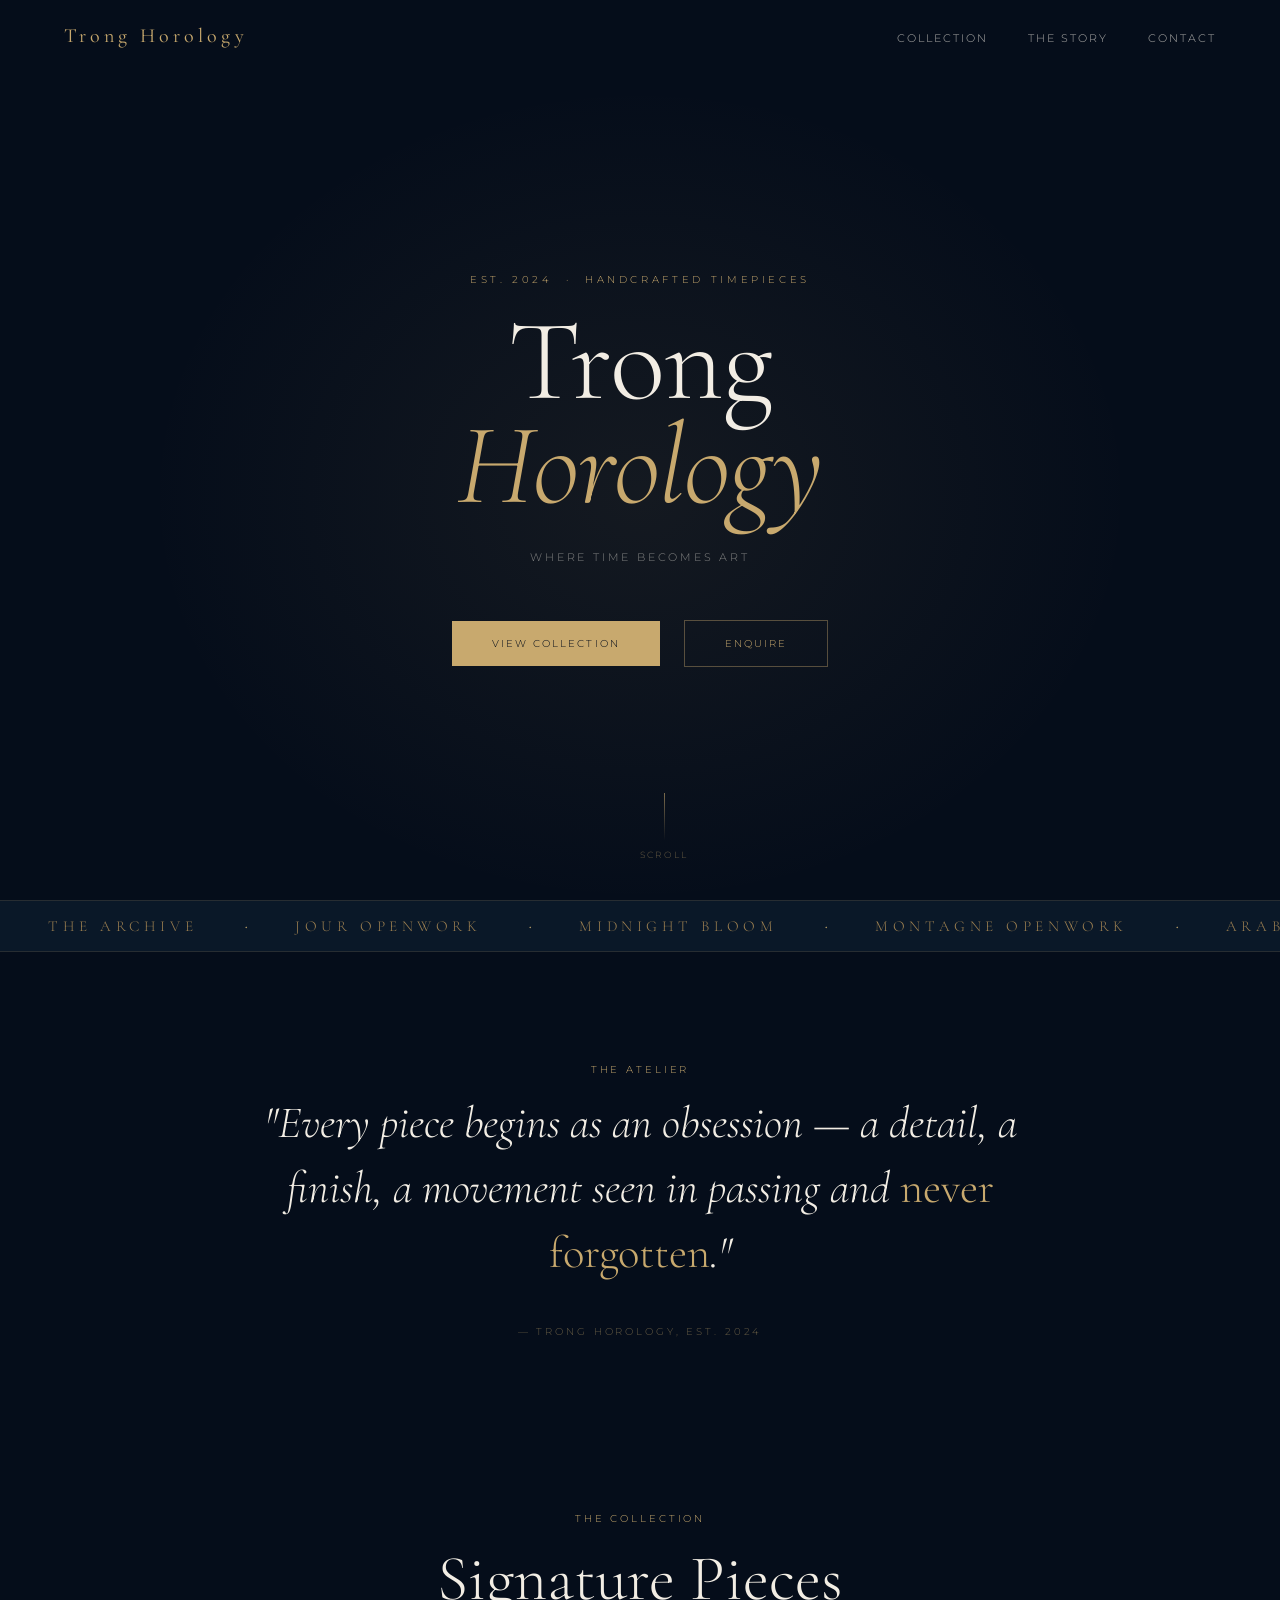
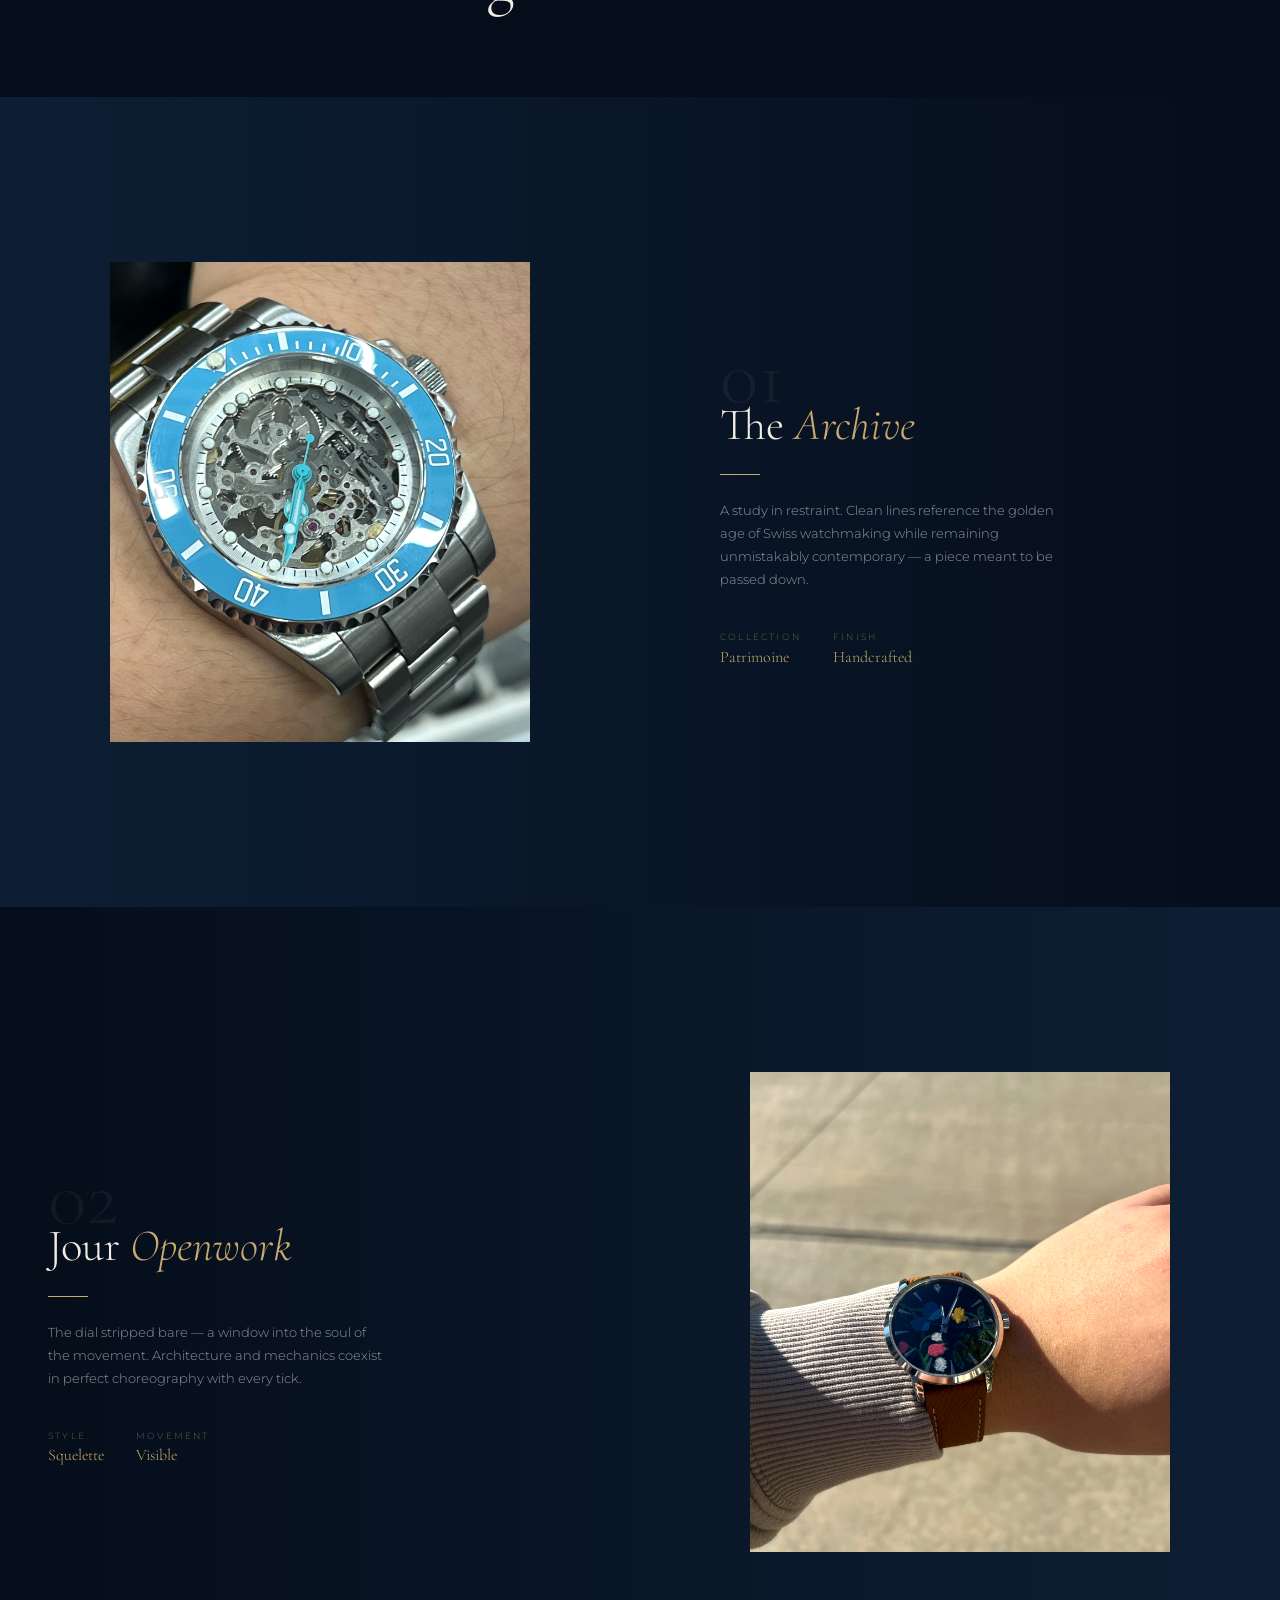
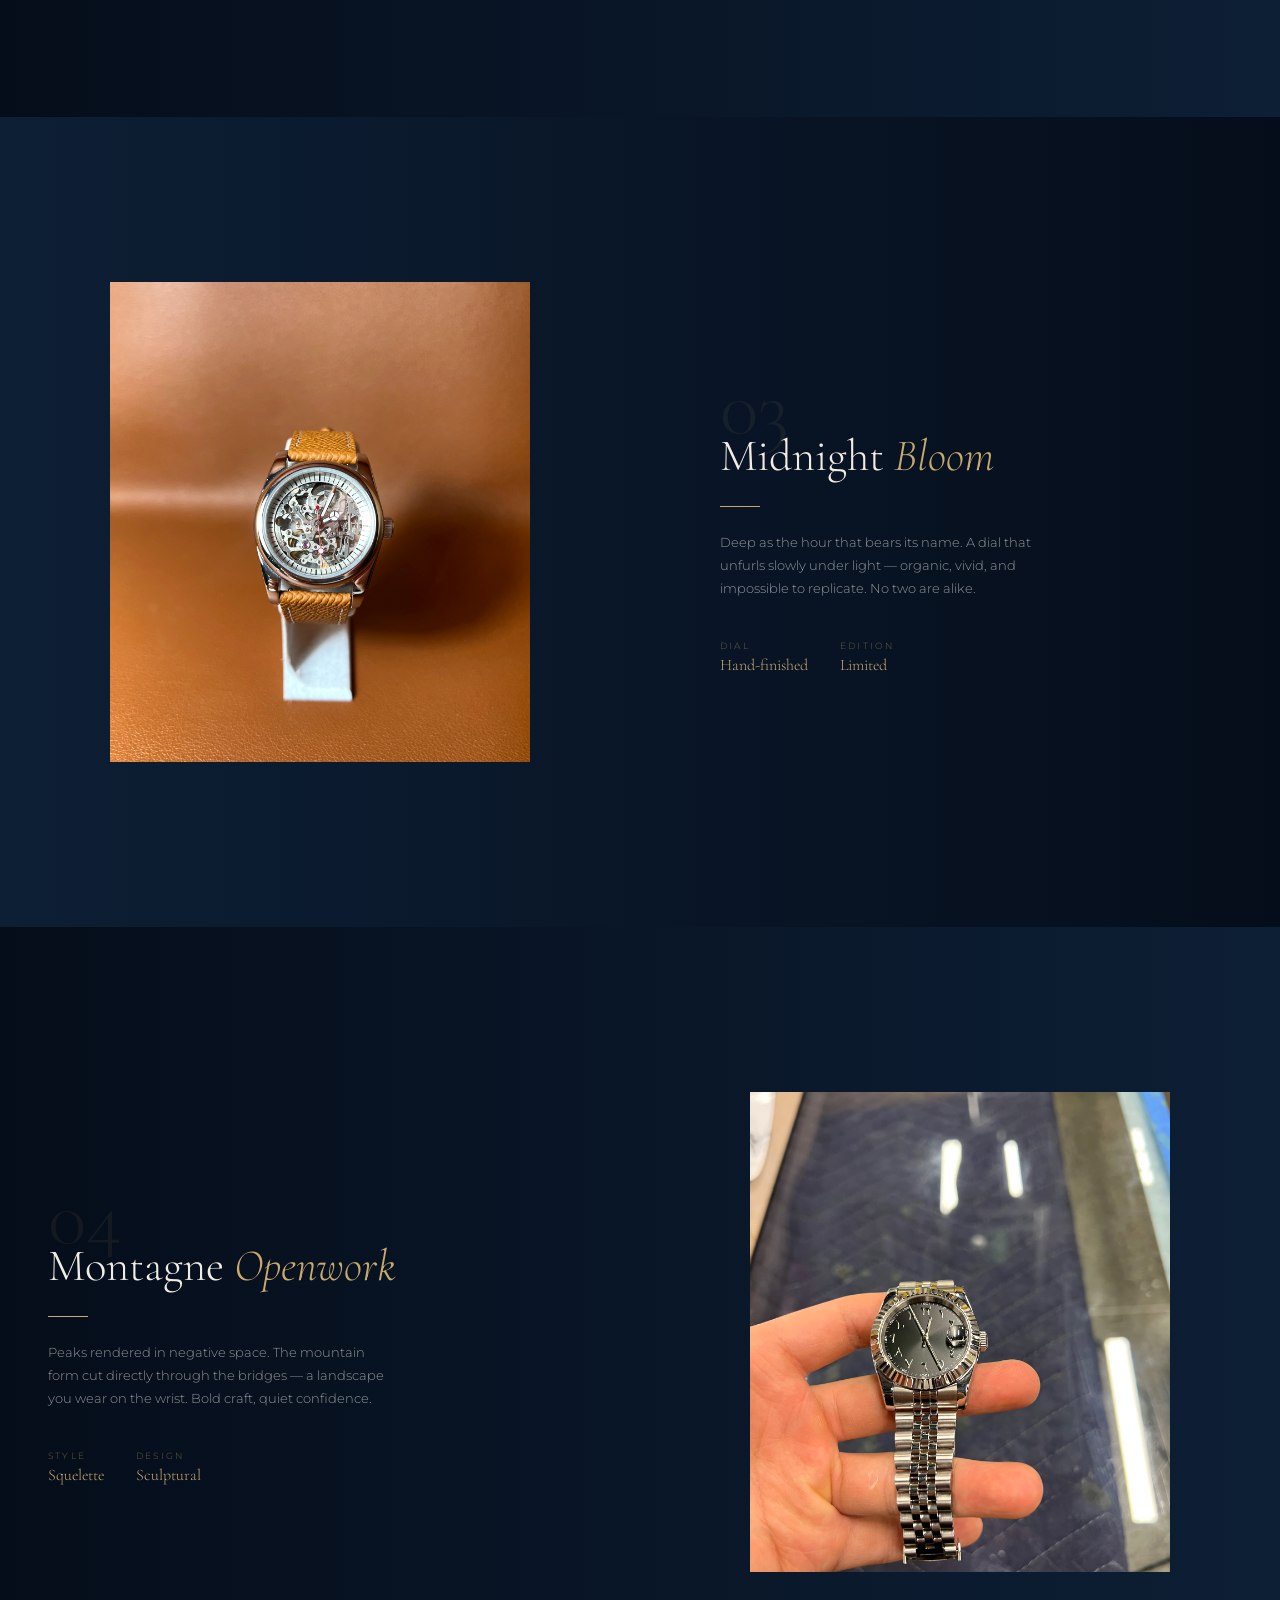
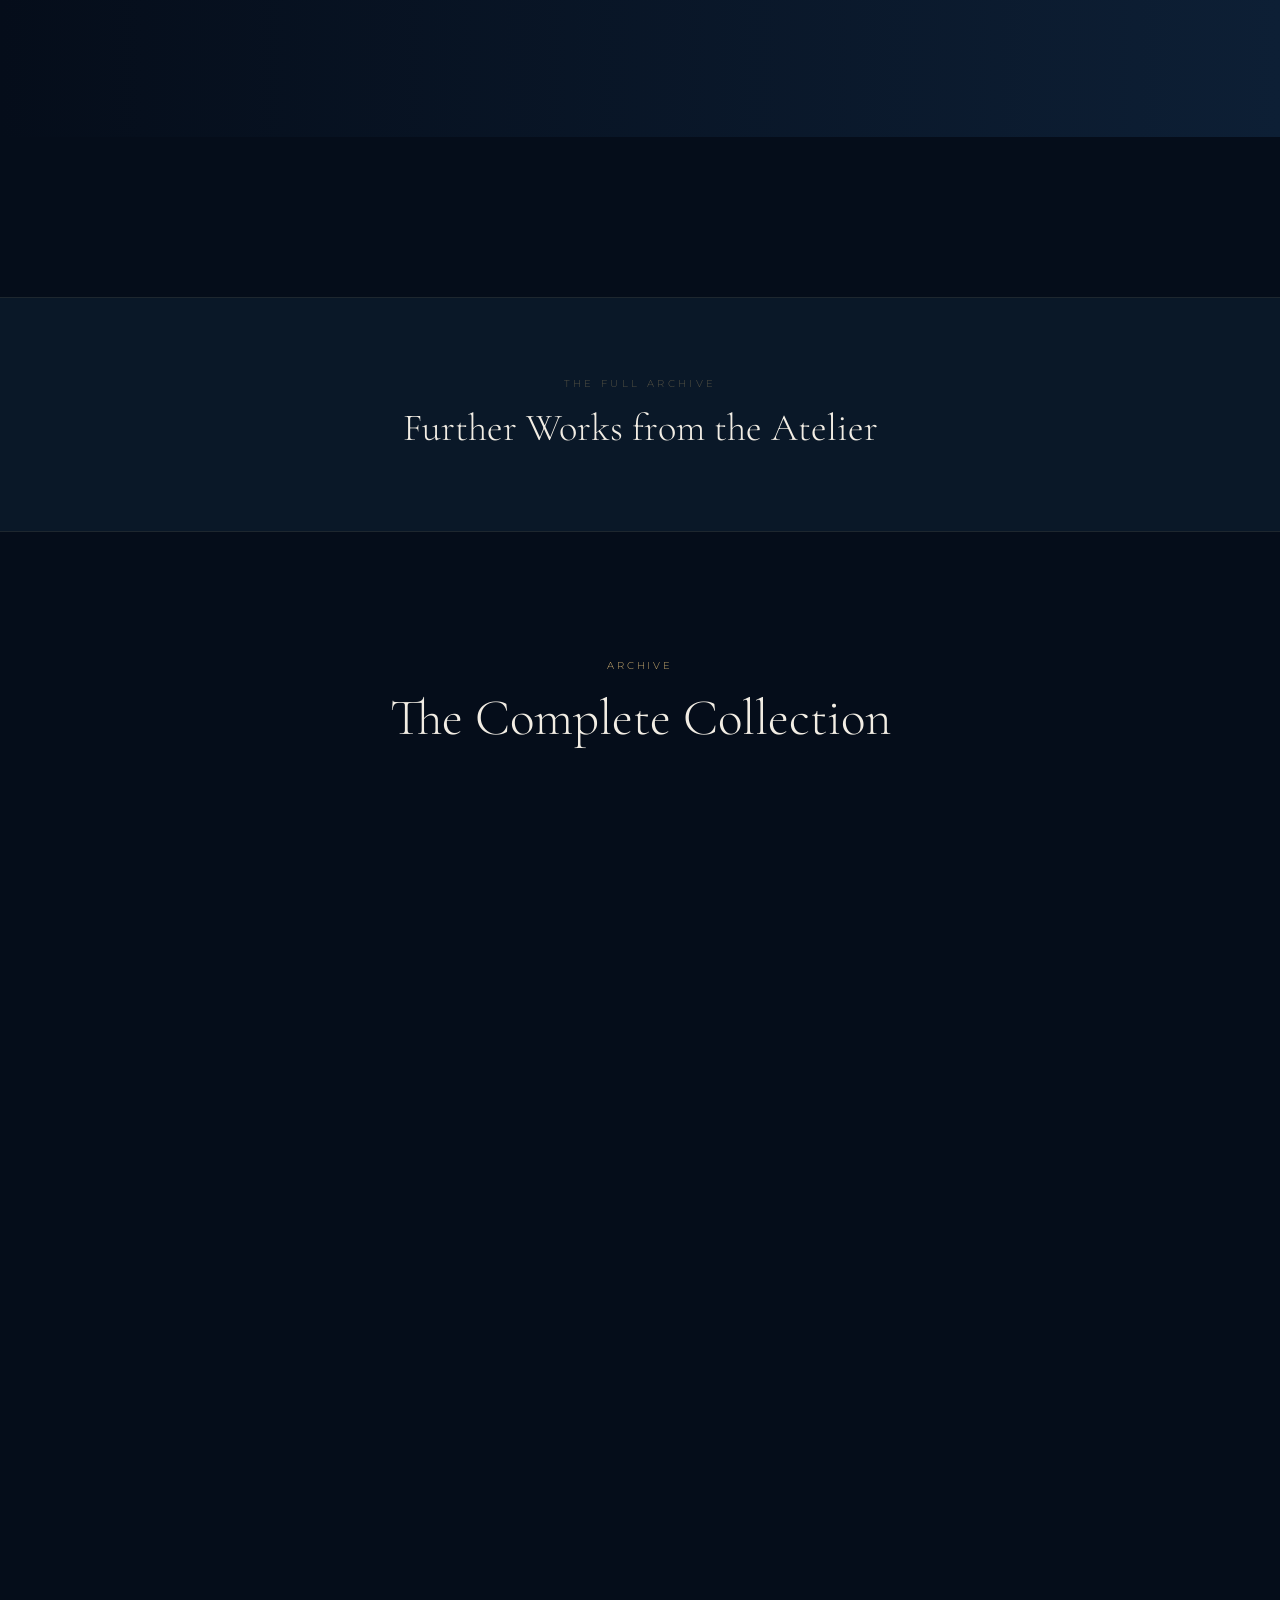
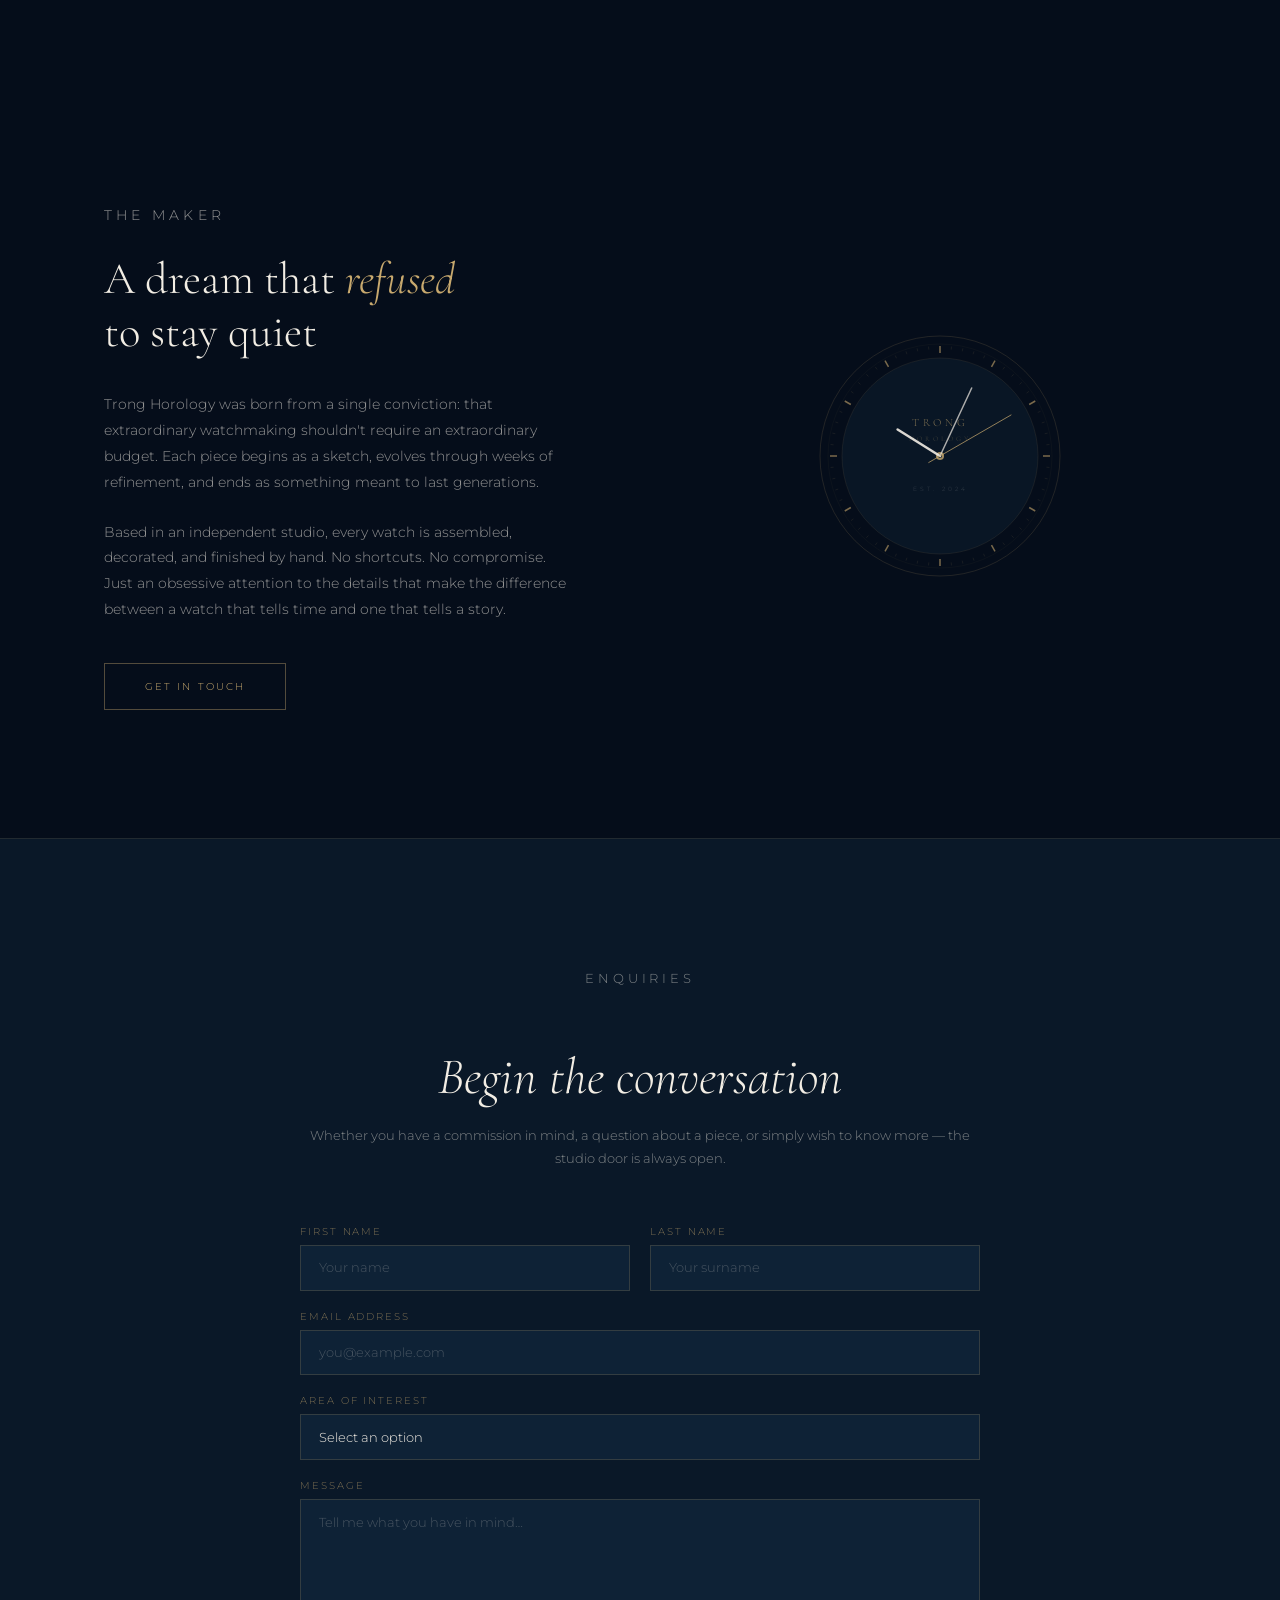
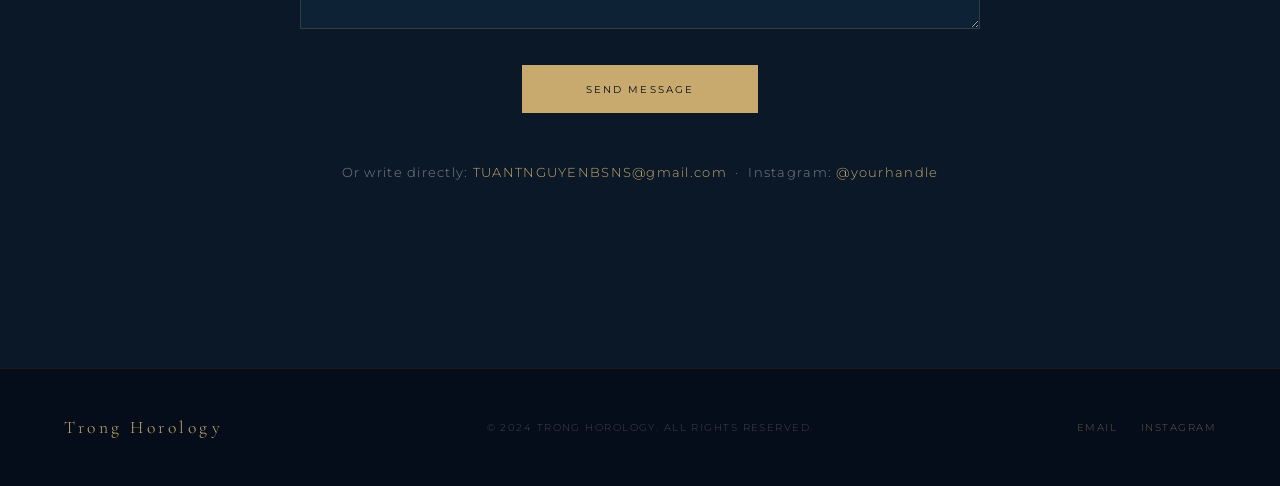
==== commit b6bafb5a: "Add files via upload" ====
--- a/index.html
+++ b/index.html
@@ -1,221 +1,1683 @@
 <!DOCTYPE html>
 <html lang="en">
 <head>
-  <meta charset="UTF-8">
-  <meta name="viewport" content="width=device-width, initial-scale=1.0">
-  <title>Trong Horology</title>
-  <link rel="stylesheet" href="style.css">
- <link href="https://fonts.googleapis.com/css2?family=Titillium Web:wght@400;500;700&display=swap" rel="stylesheet">
- <link href="https://fonts.googleapis.com/css2?family=Nanum Gothic:wght@400;500;700&display=swap" rel="stylesheet">
-
-
+<meta charset="UTF-8">
+<meta name="viewport" content="width=device-width, initial-scale=1.0">
+<title>Trong Horology — Handcrafted Timepieces</title>
+<link rel="preconnect" href="https://fonts.googleapis.com">
+<link rel="preconnect" href="https://fonts.gstatic.com" crossorigin>
+<link href="https://fonts.googleapis.com/css2?family=Cormorant+Garamond:ital,wght@0,300;0,400;0,500;0,600;1,300;1,400&family=Montserrat:wght@300;400;500;600&display=swap" rel="stylesheet">
+<style>
+  *, *::before, *::after { margin: 0; padding: 0; box-sizing: border-box; }
+
+  :root {
+    --navy: #050D1A;
+    --navy-mid: #0A1828;
+    --navy-card: #0D1F35;
+    --navy-light: #122840;
+    --gold: #C8A96E;
+    --gold-dim: #9A7E50;
+    --gold-pale: #E8D5A8;
+    --cream: #F2EDE4;
+    --white: #FFFFFF;
+    --muted: rgba(200,169,110,0.25);
+    --serif: 'Cormorant Garamond', Georgia, serif;
+    --sans: 'Montserrat', sans-serif;
+  }
+
+  html { scroll-behavior: smooth; }
+
+  body {
+    background: var(--navy);
+    color: var(--cream);
+    font-family: var(--sans);
+    font-weight: 300;
+    overflow-x: hidden;
+  }
+
+  /* ─── NAV ─── */
+  nav {
+    position: fixed;
+    top: 0; left: 0; right: 0;
+    z-index: 100;
+    display: flex;
+    align-items: center;
+    justify-content: space-between;
+    padding: 1.5rem 4rem;
+    transition: background 0.5s, backdrop-filter 0.5s;
+  }
+  nav.scrolled {
+    background: rgba(5,13,26,0.88);
+    backdrop-filter: blur(12px);
+  }
+  .nav-logo {
+    display: flex;
+    align-items: center;
+    text-decoration: none;
+  }
+  .nav-logo img {
+    height: 38px;
+    width: auto;
+    object-fit: contain;
+    filter: brightness(0) invert(1) sepia(1) saturate(2) hue-rotate(5deg) brightness(0.85);
+    /* ↑ tints any logo gold-ish — remove this line if your logo is already the right colour */
+    transition: opacity 0.3s;
+  }
+  .nav-logo img:hover { opacity: 0.8; }
+  .nav-logo-fallback {
+    font-family: var(--serif);
+    font-size: 1.25rem;
+    font-weight: 400;
+    letter-spacing: 0.2em;
+    color: var(--gold);
+  }
+  .nav-links {
+    display: flex;
+    gap: 2.5rem;
+    list-style: none;
+  }
+  .nav-links a {
+    font-size: 0.7rem;
+    letter-spacing: 0.18em;
+    text-transform: uppercase;
+    color: var(--cream);
+    text-decoration: none;
+    opacity: 0.7;
+    transition: opacity 0.3s, color 0.3s;
+  }
+  .nav-links a:hover { opacity: 1; color: var(--gold); }
+
+  /* ─── HERO LOGO ─── */
+  .hero-logo {
+    opacity: 0;
+    animation: fadeUp 1s ease 0.1s forwards;
+    margin-bottom: 2.5rem;
+  }
+  .hero-logo img {
+    height: 72px;
+    width: auto;
+    object-fit: contain;
+    filter: brightness(0) invert(1) sepia(1) saturate(1.5) hue-rotate(5deg) brightness(0.85);
+    /* ↑ tints logo to match gold palette — remove if your logo is already gold/light */
+  }
+
+  /* ─── FOOTER LOGO ─── */
+  .footer-logo img {
+    height: 28px;
+    width: auto;
+    object-fit: contain;
+    filter: brightness(0) invert(1) sepia(1) saturate(1.5) hue-rotate(5deg) brightness(0.85);
+    opacity: 0.8;
+  }
+  .footer-logo-fallback {
+    font-family: var(--serif);
+    font-size: 1.1rem;
+    font-weight: 300;
+    letter-spacing: 0.2em;
+    color: var(--gold);
+  }
+
+  /* ─── HERO ─── */
+  .hero {
+    position: relative;
+    height: 100vh;
+    min-height: 700px;
+    display: flex;
+    flex-direction: column;
+    align-items: center;
+    justify-content: center;
+    overflow: hidden;
+    text-align: center;
+  }
+
+  /* ─── HERO VIDEO BACKGROUND ─── */
+  .hero-video {
+    position: absolute;
+    inset: 0;
+    width: 100%;
+    height: 100%;
+    object-fit: cover;
+    object-position: center;
+    z-index: 0;
+    opacity: 0;
+    transition: opacity 1.8s ease;
+  }
+  .hero-video.ready { opacity: 1; }
+
+  /* Dark vignette so text stays readable over any video.
+     Tweak the 0.55 / 0.82 values — lower = more video, higher = darker */
+  .hero-video-overlay {
+    position: absolute;
+    inset: 0;
+    z-index: 1;
+    background: radial-gradient(ellipse 70% 70% at 50% 50%, rgba(5,13,26,0.55) 0%, rgba(5,13,26,0.82) 100%);
+    pointer-events: none;
+  }
+
+  /* Gold spotlight sits on top of overlay */
+  .hero::before {
+    content: '';
+    position: absolute;
+    inset: 0;
+    z-index: 2;
+    background: radial-gradient(ellipse 55% 65% at 50% 55%, rgba(200,169,110,0.08) 0%, transparent 70%);
+    pointer-events: none;
+  }
+
+  /* All hero content above the video layers */
+  .dust           { z-index: 3; }
+  .hero-logo,
+  .hero-eyebrow,
+  .hero-title,
+  .hero-subtitle,
+  .hero-cta       { position: relative; z-index: 4; }
+  .scroll-indicator { z-index: 4; }
+
+  /* Animated dust particles */
+  .dust {
+    position: absolute;
+    inset: 0;
+    pointer-events: none;
+    overflow: hidden;
+  }
+  .dust span {
+    position: absolute;
+    width: 2px;
+    height: 2px;
+    border-radius: 50%;
+    background: var(--gold);
+    opacity: 0;
+    animation: drift var(--d, 8s) ease-in-out infinite var(--delay, 0s);
+  }
+  @keyframes drift {
+    0%   { opacity: 0; transform: translateY(60px) translateX(0); }
+    20%  { opacity: 0.35; }
+    80%  { opacity: 0.15; }
+    100% { opacity: 0; transform: translateY(-80px) translateX(var(--dx, 20px)); }
+  }
+
+  .hero-eyebrow {
+    font-size: 0.65rem;
+    letter-spacing: 0.35em;
+    text-transform: uppercase;
+    color: var(--gold);
+    margin-bottom: 1.5rem;
+    opacity: 0;
+    animation: fadeUp 1s ease 0.4s forwards;
+  }
+  .hero-title {
+    font-family: var(--serif);
+    font-size: clamp(4rem, 9vw, 8rem);
+    font-weight: 300;
+    line-height: 0.9;
+    letter-spacing: -0.01em;
+    color: var(--cream);
+    opacity: 0;
+    animation: fadeUp 1.1s ease 0.7s forwards;
+  }
+  .hero-title em {
+    font-style: italic;
+    color: var(--gold);
+  }
+  .hero-subtitle {
+    font-size: 0.7rem;
+    letter-spacing: 0.25em;
+    text-transform: uppercase;
+    color: rgba(242,237,228,0.5);
+    margin-top: 2rem;
+    opacity: 0;
+    animation: fadeUp 1.1s ease 1s forwards;
+  }
+  .hero-cta {
+    margin-top: 3.5rem;
+    opacity: 0;
+    animation: fadeUp 1s ease 1.3s forwards;
+    display: flex;
+    gap: 1.5rem;
+    align-items: center;
+  }
+  .btn-primary {
+    font-family: var(--sans);
+    font-size: 0.65rem;
+    letter-spacing: 0.2em;
+    text-transform: uppercase;
+    color: var(--navy);
+    background: var(--gold);
+    border: none;
+    padding: 1rem 2.5rem;
+    cursor: pointer;
+    text-decoration: none;
+    transition: background 0.3s, transform 0.2s;
+  }
+  .btn-primary:hover { background: var(--gold-pale); transform: translateY(-1px); }
+  .btn-ghost {
+    font-family: var(--sans);
+    font-size: 0.65rem;
+    letter-spacing: 0.2em;
+    text-transform: uppercase;
+    color: var(--gold);
+    border: 1px solid rgba(200,169,110,0.4);
+    padding: 1rem 2.5rem;
+    cursor: pointer;
+    text-decoration: none;
+    transition: border-color 0.3s, background 0.3s;
+  }
+  .btn-ghost:hover { border-color: var(--gold); background: rgba(200,169,110,0.07); }
+
+  /* Scroll indicator */
+  .scroll-indicator {
+    position: absolute;
+    bottom: 2.5rem;
+    left: 50%;
+    transform: translateX(-50%);
+    display: flex;
+    flex-direction: column;
+    align-items: center;
+    gap: 0.5rem;
+    opacity: 0;
+    animation: fadeUp 1s ease 1.8s forwards;
+  }
+  .scroll-indicator span {
+    font-size: 0.55rem;
+    letter-spacing: 0.25em;
+    text-transform: uppercase;
+    color: rgba(200,169,110,0.5);
+  }
+  .scroll-line {
+    width: 1px;
+    height: 3rem;
+    background: linear-gradient(to bottom, rgba(200,169,110,0.6), transparent);
+    animation: scrollPulse 2.5s ease-in-out infinite;
+  }
+  @keyframes scrollPulse {
+    0%, 100% { opacity: 0.4; transform: scaleY(1); }
+    50%       { opacity: 1;   transform: scaleY(1.1); }
+  }
+
+  @keyframes fadeUp {
+    from { opacity: 0; transform: translateY(24px); }
+    to   { opacity: 1; transform: translateY(0); }
+  }
+
+  /* ─── MARQUEE ─── */
+  .marquee-wrap {
+    overflow: hidden;
+    border-top: 1px solid rgba(200,169,110,0.15);
+    border-bottom: 1px solid rgba(200,169,110,0.15);
+    padding: 1rem 0;
+    background: var(--navy-mid);
+  }
+  .marquee-track {
+    display: flex;
+    width: max-content;
+    animation: marquee 30s linear infinite;
+  }
+  .marquee-track span {
+    font-family: var(--serif);
+    font-size: 0.95rem;
+    font-weight: 300;
+    letter-spacing: 0.3em;
+    text-transform: uppercase;
+    color: var(--gold-dim);
+    padding: 0 3rem;
+    white-space: nowrap;
+  }
+  .marquee-track span.dot {
+    color: var(--gold);
+    padding: 0;
+    letter-spacing: 0;
+    font-size: 0.5rem;
+    align-self: center;
+  }
+  @keyframes marquee {
+    from { transform: translateX(0); }
+    to   { transform: translateX(-50%); }
+  }
+
+  /* ─── SECTION LABELS ─── */
+  .section-label {
+    font-size: 0.6rem;
+    letter-spacing: 0.3em;
+    text-transform: uppercase;
+    color: var(--gold);
+    margin-bottom: 1rem;
+  }
+
+  /* ─── PHILOSOPHY STRIP ─── */
+  .philosophy {
+    padding: 7rem 4rem;
+    max-width: 900px;
+    margin: 0 auto;
+    text-align: center;
+  }
+  .philosophy-quote {
+    font-family: var(--serif);
+    font-size: clamp(1.8rem, 3.5vw, 2.8rem);
+    font-weight: 300;
+    font-style: italic;
+    line-height: 1.45;
+    color: var(--cream);
+  }
+  .philosophy-quote em { color: var(--gold); font-style: normal; }
+  .philosophy-attr {
+    margin-top: 2.5rem;
+    font-size: 0.6rem;
+    letter-spacing: 0.3em;
+    text-transform: uppercase;
+    color: rgba(200,169,110,0.5);
+  }
+
+  /* ─── GALLERY ─── */
+  .gallery-section {
+    padding: 4rem 0 8rem;
+  }
+  .gallery-header {
+    text-align: center;
+    padding: 0 2rem 5rem;
+  }
+  .gallery-header h2 {
+    font-family: var(--serif);
+    font-size: clamp(2.5rem, 5vw, 4rem);
+    font-weight: 300;
+    color: var(--cream);
+    margin-top: 0.5rem;
+  }
+
+  /* Spotlight cards — stacked cinematic layout */
+  .spotlight-list {
+    display: flex;
+    flex-direction: column;
+    gap: 0;
+  }
+
+  .spotlight-item {
+    position: relative;
+    min-height: 90vh;
+    display: grid;
+    grid-template-columns: 1fr 1fr;
+    align-items: center;
+    overflow: hidden;
+    opacity: 0;
+    transform: translateY(40px);
+    transition: opacity 0.9s ease, transform 0.9s ease;
+  }
+  .spotlight-item.visible {
+    opacity: 1;
+    transform: translateY(0);
+  }
+  .spotlight-item:nth-child(even) { direction: rtl; }
+  .spotlight-item:nth-child(even) > * { direction: ltr; }
+
+  /* Dark room ambient bg */
+  .spotlight-item::before {
+    content: '';
+    position: absolute;
+    inset: 0;
+    z-index: 0;
+  }
+  .spotlight-item:nth-child(odd)::before {
+    background: linear-gradient(to right, var(--navy-card) 0%, var(--navy) 100%);
+  }
+  .spotlight-item:nth-child(even)::before {
+    background: linear-gradient(to left, var(--navy-card) 0%, var(--navy) 100%);
+  }
+
+  .spotlight-image-wrap {
+    position: relative;
+    z-index: 1;
+    display: flex;
+    align-items: center;
+    justify-content: center;
+    padding: 4rem 3rem;
+  }
+
+  /* The spotlight cone effect behind the image */
+  .spotlight-image-wrap::before {
+    content: '';
+    position: absolute;
+    width: 340px;
+    height: 340px;
+    border-radius: 50%;
+    background: radial-gradient(circle, rgba(200,169,110,0.13) 0%, transparent 70%);
+    pointer-events: none;
+  }
+
+  .spotlight-image-wrap img {
+    position: relative;
+    width: 100%;
+    max-width: 420px;
+    max-height: 480px;
+    object-fit: cover;
+    object-position: center;
+    display: block;
+    filter: brightness(1.05) contrast(1.05);
+    transition: transform 0.6s ease, filter 0.6s ease;
+  }
+  .spotlight-item:hover .spotlight-image-wrap img {
+    transform: scale(1.03);
+    filter: brightness(1.12) contrast(1.08);
+  }
+
+  .spotlight-info {
+    position: relative;
+    z-index: 1;
+    padding: 4rem 5rem;
+  }
+  .spotlight-item:nth-child(even) .spotlight-info { padding: 4rem 5rem 4rem 3rem; }
+
+  .watch-number {
+    font-family: var(--serif);
+    font-size: 5rem;
+    font-weight: 300;
+    color: rgba(200,169,110,0.08);
+    line-height: 1;
+    margin-bottom: -1rem;
+    display: block;
+  }
+  .watch-name {
+    font-family: var(--serif);
+    font-size: clamp(2rem, 3.5vw, 3rem);
+    font-weight: 300;
+    color: var(--cream);
+    line-height: 1.1;
+    margin-bottom: 1.5rem;
+  }
+  .watch-name em { font-style: italic; color: var(--gold); }
+
+  .watch-divider {
+    width: 40px;
+    height: 1px;
+    background: var(--gold);
+    margin-bottom: 1.5rem;
+  }
+
+  .watch-desc {
+    font-size: 0.8rem;
+    line-height: 1.8;
+    color: rgba(242,237,228,0.6);
+    max-width: 340px;
+    margin-bottom: 2.5rem;
+  }
+
+  .watch-spec {
+    display: flex;
+    gap: 2rem;
+    flex-wrap: wrap;
+  }
+  .watch-spec-item {
+    display: flex;
+    flex-direction: column;
+    gap: 0.3rem;
+  }
+  .watch-spec-label {
+    font-size: 0.55rem;
+    letter-spacing: 0.25em;
+    text-transform: uppercase;
+    color: rgba(200,169,110,0.5);
+  }
+  .watch-spec-value {
+    font-family: var(--serif);
+    font-size: 1rem;
+    color: var(--gold);
+  }
+
+  /* ─── FEATURED DIVIDER ─── */
+  .collection-divider {
+    text-align: center;
+    padding: 5rem 2rem;
+    border-top: 1px solid rgba(200,169,110,0.1);
+    border-bottom: 1px solid rgba(200,169,110,0.1);
+    margin: 2rem 0;
+    background: var(--navy-mid);
+  }
+  .collection-divider p {
+    font-size: 0.6rem;
+    letter-spacing: 0.35em;
+    text-transform: uppercase;
+    color: rgba(200,169,110,0.4);
+    margin-bottom: 1rem;
+  }
+  .collection-divider h3 {
+    font-family: var(--serif);
+    font-size: clamp(1.5rem, 3vw, 2.5rem);
+    font-weight: 300;
+    color: var(--cream);
+  }
+
+  /* ─── GRID GALLERY (remaining pieces) ─── */
+  .grid-gallery {
+    padding: 6rem 4rem;
+  }
+  .grid-gallery-header {
+    text-align: center;
+    margin-bottom: 4rem;
+  }
+  .grid-gallery-header h2 {
+    font-family: var(--serif);
+    font-size: clamp(2rem, 4vw, 3.2rem);
+    font-weight: 300;
+    color: var(--cream);
+    margin-top: 0.5rem;
+  }
+
+  .watch-grid {
+    display: grid;
+    grid-template-columns: repeat(auto-fill, minmax(280px, 1fr));
+    gap: 2px;
+    max-width: 1200px;
+    margin: 0 auto;
+  }
+
+  .grid-card {
+    position: relative;
+    aspect-ratio: 3 / 4;
+    overflow: hidden;
+    cursor: pointer;
+    background: var(--navy-card);
+    opacity: 0;
+    transform: translateY(20px);
+    transition: opacity 0.7s ease, transform 0.7s ease;
+  }
+  .grid-card.visible { opacity: 1; transform: translateY(0); }
+
+  .grid-card img {
+    width: 100%;
+    height: 100%;
+    object-fit: cover;
+    object-position: center;
+    transition: transform 0.7s ease, filter 0.7s ease;
+    filter: brightness(0.8);
+  }
+  .grid-card:hover img {
+    transform: scale(1.06);
+    filter: brightness(1);
+  }
+
+  .grid-card-overlay {
+    position: absolute;
+    inset: 0;
+    background: linear-gradient(to top, rgba(5,13,26,0.95) 0%, transparent 50%);
+    display: flex;
+    flex-direction: column;
+    justify-content: flex-end;
+    padding: 2rem 1.75rem;
+    transition: background 0.5s ease;
+  }
+  .grid-card:hover .grid-card-overlay {
+    background: linear-gradient(to top, rgba(5,13,26,0.98) 0%, rgba(5,13,26,0.3) 60%);
+  }
+  .grid-card-label {
+    font-size: 0.55rem;
+    letter-spacing: 0.25em;
+    text-transform: uppercase;
+    color: var(--gold);
+    margin-bottom: 0.5rem;
+    opacity: 0;
+    transform: translateY(6px);
+    transition: opacity 0.4s ease, transform 0.4s ease;
+  }
+  .grid-card:hover .grid-card-label { opacity: 1; transform: translateY(0); }
+  .grid-card-name {
+    font-family: var(--serif);
+    font-size: 1.5rem;
+    font-weight: 300;
+    color: var(--cream);
+    line-height: 1.1;
+  }
+
+  /* ─── STORY ─── */
+  .story {
+    padding: 8rem 4rem;
+    display: grid;
+    grid-template-columns: 1fr 1fr;
+    gap: 8rem;
+    align-items: center;
+    max-width: 1200px;
+    margin: 0 auto;
+  }
+  .story-text .section-label { margin-bottom: 1.5rem; }
+  .story-text h2 {
+    font-family: var(--serif);
+    font-size: clamp(2rem, 3.5vw, 3rem);
+    font-weight: 300;
+    line-height: 1.2;
+    color: var(--cream);
+    margin-bottom: 2rem;
+  }
+  .story-text h2 em { font-style: italic; color: var(--gold); }
+  .story-text p {
+    font-size: 0.85rem;
+    line-height: 1.9;
+    color: rgba(242,237,228,0.6);
+    margin-bottom: 1.5rem;
+  }
+  .story-visual {
+    position: relative;
+    display: flex;
+    align-items: center;
+    justify-content: center;
+  }
+  .story-clock {
+    width: 260px;
+    height: 260px;
+  }
+
+  /* ─── CONTACT ─── */
+  .contact {
+    padding: 8rem 4rem;
+    background: var(--navy-mid);
+    border-top: 1px solid rgba(200,169,110,0.12);
+  }
+  .contact-inner {
+    max-width: 680px;
+    margin: 0 auto;
+    text-align: center;
+  }
+  .contact-inner h2 {
+    font-family: var(--serif);
+    font-size: clamp(2.2rem, 4vw, 3.5rem);
+    font-weight: 300;
+    font-style: italic;
+    color: var(--cream);
+    margin-bottom: 1rem;
+  }
+  .contact-inner > p {
+    font-size: 0.8rem;
+    color: rgba(242,237,228,0.5);
+    line-height: 1.8;
+    margin-bottom: 3.5rem;
+  }
+
+  .contact-form {
+    display: flex;
+    flex-direction: column;
+    gap: 1.25rem;
+    text-align: left;
+  }
+  .form-row { display: grid; grid-template-columns: 1fr 1fr; gap: 1.25rem; }
+
+  .form-group {
+    display: flex;
+    flex-direction: column;
+    gap: 0.5rem;
+  }
+  .form-group label {
+    font-size: 0.6rem;
+    letter-spacing: 0.2em;
+    text-transform: uppercase;
+    color: rgba(200,169,110,0.6);
+  }
+  .form-group input,
+  .form-group textarea,
+  .form-group select {
+    background: rgba(18,40,64,0.6);
+    border: 1px solid rgba(200,169,110,0.2);
+    color: var(--cream);
+    font-family: var(--sans);
+    font-size: 0.8rem;
+    font-weight: 300;
+    padding: 0.9rem 1.1rem;
+    outline: none;
+    transition: border-color 0.3s;
+    -webkit-appearance: none;
+  }
+  .form-group input:focus,
+  .form-group textarea:focus,
+  .form-group select:focus { border-color: var(--gold); }
+  .form-group input::placeholder,
+  .form-group textarea::placeholder { color: rgba(242,237,228,0.25); }
+  .form-group textarea { height: 130px; resize: vertical; }
+  .form-group select option { background: var(--navy-mid); }
+
+  .form-submit {
+    margin-top: 1rem;
+    text-align: center;
+  }
+  .form-submit button {
+    font-family: var(--sans);
+    font-size: 0.65rem;
+    letter-spacing: 0.2em;
+    text-transform: uppercase;
+    color: var(--navy);
+    background: var(--gold);
+    border: none;
+    padding: 1.1rem 4rem;
+    cursor: pointer;
+    transition: background 0.3s, transform 0.2s;
+  }
+  .form-submit button:hover { background: var(--gold-pale); transform: translateY(-1px); }
+
+  .contact-alt {
+    margin-top: 3rem;
+    font-size: 0.7rem;
+    color: rgba(242,237,228,0.35);
+    letter-spacing: 0.1em;
+  }
+  .contact-alt a { color: var(--gold); text-decoration: none; }
+  .contact-alt a:hover { color: var(--gold-pale); }
+
+  /* ─── FOOTER ─── */
+  footer {
+    padding: 3rem 4rem;
+    border-top: 1px solid rgba(200,169,110,0.1);
+    display: flex;
+    align-items: center;
+    justify-content: space-between;
+  }
+  .footer-logo {
+    font-family: var(--serif);
+    font-size: 1.1rem;
+    font-weight: 300;
+    letter-spacing: 0.2em;
+    color: var(--gold);
+  }
+  .footer-copy {
+    font-size: 0.6rem;
+    letter-spacing: 0.15em;
+    color: rgba(242,237,228,0.25);
+    text-transform: uppercase;
+  }
+  .footer-social {
+    display: flex;
+    gap: 1.5rem;
+  }
+  .footer-social a {
+    font-size: 0.6rem;
+    letter-spacing: 0.15em;
+    text-transform: uppercase;
+    color: rgba(200,169,110,0.5);
+    text-decoration: none;
+    transition: color 0.3s;
+  }
+  .footer-social a:hover { color: var(--gold); }
+
+  /* ─── RESPONSIVE ─── */
+  @media (max-width: 900px) {
+    nav { padding: 1.25rem 2rem; }
+    .nav-links { display: none; }
+    .hero-title { font-size: clamp(3rem, 13vw, 5rem); }
+    .philosophy { padding: 5rem 2rem; }
+    .spotlight-item {
+      grid-template-columns: 1fr;
+      min-height: auto;
+    }
+    .spotlight-item:nth-child(even) { direction: ltr; }
+    .spotlight-info { padding: 2rem 2rem 3rem; }
+    .spotlight-item:nth-child(even) .spotlight-info { padding: 2rem 2rem 3rem; }
+    .spotlight-image-wrap { padding: 3rem 2rem 1rem; }
+    .watch-number { font-size: 3rem; }
+    .story { grid-template-columns: 1fr; gap: 3rem; padding: 5rem 2rem; }
+    .story-visual { display: none; }
+    .grid-gallery { padding: 4rem 1.5rem; }
+    .form-row { grid-template-columns: 1fr; }
+    .contact { padding: 5rem 2rem; }
+    footer { flex-direction: column; gap: 1.5rem; text-align: center; padding: 2rem; }
+  }
+
+  @media (prefers-reduced-motion: reduce) {
+    .dust span, .marquee-track, .scroll-line { animation: none; }
+    .spotlight-item, .grid-card { opacity: 1; transform: none; transition: none; }
+  }
+
+  /* ─── LIGHTBOX ─── */
+  .lb-overlay {
+    display: none;
+    position: fixed;
+    inset: 0;
+    z-index: 999;
+    background: rgba(3, 8, 16, 0.97);
+    flex-direction: column;
+    align-items: center;
+    justify-content: center;
+  }
+  .lb-overlay.open { display: flex; }
+
+  .lb-close {
+    position: absolute;
+    top: 1.5rem; right: 2rem;
+    background: none;
+    border: none;
+    color: rgba(200,169,110,0.6);
+    font-family: var(--sans);
+    font-size: 0.6rem;
+    letter-spacing: 0.25em;
+    text-transform: uppercase;
+    cursor: pointer;
+    display: flex;
+    align-items: center;
+    gap: 0.5rem;
+    padding: 0.5rem;
+    transition: color 0.2s;
+  }
+  .lb-close:hover { color: var(--gold); }
+  .lb-close::before {
+    content: '✕';
+    font-size: 0.9rem;
+  }
+
+  .lb-stage {
+    position: relative;
+    display: flex;
+    align-items: center;
+    justify-content: center;
+    width: 100%;
+    max-width: 900px;
+    padding: 2rem 5rem;
+    flex: 1;
+  }
+
+  /* Spotlight cone behind image */
+  .lb-stage::before {
+    content: '';
+    position: absolute;
+    width: 500px;
+    height: 500px;
+    border-radius: 50%;
+    background: radial-gradient(circle, rgba(200,169,110,0.09) 0%, transparent 65%);
+    pointer-events: none;
+  }
+
+  .lb-img-wrap {
+    position: relative;
+    max-height: 72vh;
+    display: flex;
+    align-items: center;
+    justify-content: center;
+    overflow: hidden;
+  }
+
+  .lb-img-wrap img {
+    max-height: 72vh;
+    max-width: 100%;
+    object-fit: contain;
+    display: block;
+    opacity: 0;
+    transform: scale(0.96);
+    transition: opacity 0.35s ease, transform 0.35s ease;
+  }
+  .lb-img-wrap img.loaded {
+    opacity: 1;
+    transform: scale(1);
+  }
+
+  .lb-arrow {
+    position: absolute;
+    top: 50%;
+    transform: translateY(-50%);
+    background: none;
+    border: 1px solid rgba(200,169,110,0.25);
+    color: var(--gold);
+    width: 44px;
+    height: 44px;
+    display: flex;
+    align-items: center;
+    justify-content: center;
+    cursor: pointer;
+    font-size: 1.1rem;
+    transition: border-color 0.2s, background 0.2s;
+    z-index: 2;
+  }
+  .lb-arrow:hover { border-color: var(--gold); background: rgba(200,169,110,0.1); }
+  .lb-arrow.prev { left: 0; }
+  .lb-arrow.next { right: 0; }
+  .lb-arrow.hidden { opacity: 0; pointer-events: none; }
+
+  .lb-footer {
+    padding: 1.25rem 2rem 2rem;
+    text-align: center;
+    width: 100%;
+  }
+  .lb-watch-name {
+    font-family: var(--serif);
+    font-size: clamp(1.4rem, 3vw, 2rem);
+    font-weight: 300;
+    color: var(--cream);
+    margin-bottom: 0.4rem;
+  }
+  .lb-counter {
+    font-size: 0.6rem;
+    letter-spacing: 0.25em;
+    color: rgba(200,169,110,0.45);
+    text-transform: uppercase;
+  }
+
+  /* Thumbnail strip */
+  .lb-thumbs {
+    display: flex;
+    gap: 8px;
+    justify-content: center;
+    margin-top: 1rem;
+    flex-wrap: wrap;
+    padding: 0 2rem;
+  }
+  .lb-thumb {
+    width: 52px;
+    height: 52px;
+    object-fit: cover;
+    cursor: pointer;
+    opacity: 0.35;
+    border: 1px solid transparent;
+    transition: opacity 0.2s, border-color 0.2s;
+    flex-shrink: 0;
+  }
+  .lb-thumb.active {
+    opacity: 1;
+    border-color: var(--gold);
+  }
+  .lb-thumb:hover { opacity: 0.75; }
+
+  /* Make clickable cards show a cursor hint */
+  .spotlight-item[data-watch] { cursor: pointer; }
+  .spotlight-item[data-watch] .spotlight-image-wrap::after {
+    content: 'View Gallery';
+    position: absolute;
+    bottom: 2.5rem;
+    left: 50%;
+    transform: translateX(-50%) translateY(6px);
+    font-size: 0.55rem;
+    letter-spacing: 0.25em;
+    text-transform: uppercase;
+    color: var(--gold);
+    background: rgba(5,13,26,0.75);
+    padding: 0.5rem 1.2rem;
+    border: 1px solid rgba(200,169,110,0.3);
+    opacity: 0;
+    transition: opacity 0.3s, transform 0.3s;
+    pointer-events: none;
+    white-space: nowrap;
+  }
+  .spotlight-item[data-watch]:hover .spotlight-image-wrap::after {
+    opacity: 1;
+    transform: translateX(-50%) translateY(0);
+  }
+  .grid-card[data-watch] { cursor: pointer; }
+</style>
 </head>
 <body>
-  <script>
-document.addEventListener("keydown", function (event) {
-  if (event.key === "Escape") {
-    closeModal();
-  }
-});
-</script>
-
-    <!-- Backroundstuff -->
-  <div class="background-effects"></div>
-
-  <!-- Header -->
-  <header>
-    <h1>Trong Horology</h1>
-    <h2>EST. 2024</h2>
-    <p>Handcrafted Mechanical Timepieces</p>
-  </header>
-
-
-
-  <!-- Gallery -->
-
-  <section class="gallery">
-  <h2>The Archive</h2>
-  <div class="grid">
-    <div class="watch-card" onclick="openModal('P1')">
-      <img src="images/P-1/P1a.JPEG" alt="Watch 1">
-      <h2>Debuts</h2>
+
+<!-- LIGHTBOX OVERLAY -->
+<div class="lb-overlay" id="lightbox" role="dialog" aria-modal="true" aria-label="Watch gallery">
+  <button class="lb-close" id="lbClose">Close</button>
+
+  <div class="lb-stage">
+    <button class="lb-arrow prev" id="lbPrev" aria-label="Previous image">&#8592;</button>
+    <div class="lb-img-wrap">
+      <img id="lbImg" src="" alt="">
     </div>
-    <div class="watch-card" onclick="openModal('P2')">
-      <img src="images/P-2/P2a.JPEG" alt="Watch 1">
-      <h2>Jour Openwork</h2>
-    </div>
-    <div class="watch-card" onclick="openModal('P3')">
-      <img src="images/P-3/2.JPEG" alt="Watch 1">
-      <h2>Midnight Bloom</h2>
-    </div>
-    <div class="watch-card" onclick="openModal('T24')">
-      <img src="images/T-24/24 F.JPEG" alt="Watch 1">
-      <h2>Montagne Openwork</h2>
-    </div>
-    <div class="watch-card" onclick="openModal('T25')">
-      <img src="images/T-25/1.JPEG" alt="Watch 1">
-      <h2>Arabic Fluted</h2>
-    </div>
-    <div class="watch-card" onclick="openModal('T26')">
-      <img src="images/T-26/4.JPEG" alt="Watch 1">
-      <h2>Lumiere Nior</h2> 
-    </div>
-    <div class="watch-card" onclick="openModal('T27')">
-      <img src="images/T-27/1.JPEG" alt="Watch 1">
-      <h2>RedBull Openwork</h2>
-    </div>
-    <div class="watch-card" onclick="openModal('T28')">
-      <img src="images/T-28/IMG_3466.JPEG" alt="Watch 1">
-      <h2>Bruce Wayne Openwork</h2>
-    </div>
-    <div class="watch-card" onclick="openModal('P4')">
-      <img src="images/P-4/IMG_3232.JPEG" alt="Watch 1">
-      <h2>Lisse Argent</h2>
-    </div>
+    <button class="lb-arrow next" id="lbNext" aria-label="Next image">&#8594;</button>
+  </div>
+
+  <div class="lb-footer">
+    <p class="lb-watch-name" id="lbName"></p>
+    <p class="lb-counter" id="lbCounter"></p>
+    <div class="lb-thumbs" id="lbThumbs"></div>
+  </div>
+</div>
+
+<!-- NAV -->
+<nav id="nav">
+  <a href="#" class="nav-logo">
+    <img
+      src="images/logo.png"
+      alt="Trong Horology"
+      onerror="this.style.display='none'; this.nextElementSibling.style.display='inline';"
+    >
+    <span class="nav-logo-fallback" style="display:none;">Trong Horology</span>
+  </a>
+  <ul class="nav-links">
+    <li><a href="#collection">Collection</a></li>
+    <li><a href="#story">The Story</a></li>
+    <li><a href="#contact">Contact</a></li>
+  </ul>
+</nav>
+
+<!-- HERO -->
+<section class="hero" id="hero">
+
+  <!--
+    ═══════════════════════════════════════════════════════
+    VIDEO BACKGROUND — HOW TO ADD YOUR FOOTAGE:
+
+    1. Put your video file in your GitHub repo, e.g.:
+         images/hero-movement.mp4
+
+    2. Replace the src below with your path:
+         <source src="images/hero-movement.mp4" type="video/mp4">
+
+    3. For best results: trim to 8–20 seconds, loop seamlessly.
+       Compress with HandBrake (H.264, ~3–6 MB) so it loads fast.
+
+    4. The video fades in automatically once it's ready.
+       If no video is found the dark navy background shows instead.
+
+    TIPS FOR THE MOVEMENT SHOT:
+    - Landscape orientation works best (16:9)
+    - Dark/moody background lighting looks stunning with the overlay
+    - Slow motion (240fps on iPhone) gives incredible detail
+    ═══════════════════════════════════════════════════════
+  -->
+  <video
+    class="hero-video"
+    id="heroVideo"
+    autoplay
+    muted
+    loop
+    playsinline
+    preload="auto"
+    aria-hidden="true"
+  >
+    <source src="images/hero-movement.mp4" type="video/mp4">
+    <source src="images/hero-movement.webm" type="video/webm">
+    <!-- No <source> match = video element stays hidden, navy bg shows -->
+  </video>
+  <div class="hero-video-overlay" aria-hidden="true"></div>
+
+  <div class="dust" aria-hidden="true" id="dust"></div>
+
+  <!-- Hero logo — replace src with your actual logo path -->
+  <div class="hero-logo">
+    <img
+      src="images/logo.png"
+      alt="Trong Horology"
+      onerror="this.style.display='none';"
+    >
+  </div>
+
+  <p class="hero-eyebrow">Est. 2024 &nbsp;·&nbsp; Handcrafted Timepieces</p>
+  <h1 class="hero-title">Trong<br><em>Horology</em></h1>
+  <p class="hero-subtitle">Where time becomes art</p>
+  <div class="hero-cta">
+    <a href="#collection" class="btn-primary">View Collection</a>
+    <a href="#contact" class="btn-ghost">Enquire</a>
+  </div>
+
+  <div class="scroll-indicator" aria-hidden="true">
+    <div class="scroll-line"></div>
+    <span>Scroll</span>
   </div>
 </section>
 
-
-  <!-- About -->
-  <section class="about">
-    <h2>The Story</h2>
-    <p>
-      From a dream to a reality, and now a passion to be shared. Horology designed for you.
-    </p>
-  </section>
-
-  <!-- Footer -->
-  <footer>
-  <p>
-    Contact:
-    <a href="mailto:TUANTNGUYENBSNS@gmail.com"
-       target="_blank"
-       rel="noopener noreferrer">
-       TUANTNGUYENBSNS@GMAIL.COM
-    </a>
-    |
-    Instagram:
-    <a href="https://instagram.com/yourhandle"
-       target="_blank"
-       rel="noopener noreferrer">
-       @yourhandle
-    </a>
-  </p>
-</footer>
-
-
-  <!-- Hamburger Dropdown Menu (Upper Left) -->
-   <!--
-  <div class="dropdown">
-  <button onclick="toggleDropdown()" class="dropbtn">
-    <span class="bar"></span>
-    <span class="bar"></span>
-    <span class="bar"></span>
-  </button>
-  <div id="myDropdown" class="dropdown-content">
-    <a href="index.html">Home</a>
-    <a href="gallery.html">Gallery</a>
-    <a href="contact.html">Contact</a>
-  -->
+<!-- MARQUEE -->
+<div class="marquee-wrap" aria-hidden="true">
+  <div class="marquee-track" id="marqueeTrack">
+    <span>The Archive</span><span class="dot">◆</span>
+    <span>Jour Openwork</span><span class="dot">◆</span>
+    <span>Midnight Bloom</span><span class="dot">◆</span>
+    <span>Montagne Openwork</span><span class="dot">◆</span>
+    <span>Arabic Fluted</span><span class="dot">◆</span>
+    <span>Lumiere Noire</span><span class="dot">◆</span>
+    <span>Bruce Wayne Openwork</span><span class="dot">◆</span>
+    <span>Lisse Argent</span><span class="dot">◆</span>
+    <span>The Archive</span><span class="dot">◆</span>
+    <span>Jour Openwork</span><span class="dot">◆</span>
+    <span>Midnight Bloom</span><span class="dot">◆</span>
+    <span>Montagne Openwork</span><span class="dot">◆</span>
+    <span>Arabic Fluted</span><span class="dot">◆</span>
+    <span>Lumiere Noire</span><span class="dot">◆</span>
+    <span>Bruce Wayne Openwork</span><span class="dot">◆</span>
+    <span>Lisse Argent</span><span class="dot">◆</span>
   </div>
 </div>
 
-<div id="imageModal" class="modal">
-  <span class="close" onclick="closeModal()">&times;</span>
-  <div class="modal-content" id="modalContent">
-     Dynamic content goes here 
+<!-- PHILOSOPHY -->
+<div class="philosophy">
+  <p class="section-label">The Atelier</p>
+  <p class="philosophy-quote">
+    "Every piece begins as an obsession — a detail, a finish, a movement seen in passing
+    and <em>never forgotten</em>."
+  </p>
+  <p class="philosophy-attr">— Trong Horology, est. 2024</p>
+</div>
+
+<!-- SPOTLIGHT COLLECTION -->
+<section class="gallery-section" id="collection">
+  <div class="gallery-header">
+    <p class="section-label">The Collection</p>
+    <h2>Signature Pieces</h2>
+  </div>
+
+  <div class="spotlight-list">
+
+    <!-- 01 The Archive -->
+    <div class="spotlight-item reveal" data-watch="the-archive">
+      <div class="spotlight-image-wrap">
+        <img
+          src="https://twhon.github.io/artileir-detuantrong/images/P-1/P1a.JPEG"
+          alt="The Archive watch"
+          loading="lazy"
+          onerror="this.style.opacity='0.3'"
+        >
+      </div>
+      <div class="spotlight-info">
+        <span class="watch-number">01</span>
+        <h2 class="watch-name">The <em>Archive</em></h2>
+        <div class="watch-divider"></div>
+        <p class="watch-desc">A study in restraint. Clean lines reference the golden age of Swiss watchmaking while remaining unmistakably contemporary — a piece meant to be passed down.</p>
+        <div class="watch-spec">
+          <div class="watch-spec-item">
+            <span class="watch-spec-label">Collection</span>
+            <span class="watch-spec-value">Patrimoine</span>
+          </div>
+          <div class="watch-spec-item">
+            <span class="watch-spec-label">Finish</span>
+            <span class="watch-spec-value">Handcrafted</span>
+          </div>
+        </div>
+      </div>
+    </div>
+
+    <!-- 02 Jour Openwork -->
+    <div class="spotlight-item reveal" data-watch="jour-openwork">
+      <div class="spotlight-image-wrap">
+        <img
+          src="https://twhon.github.io/artileir-detuantrong/images/P-3/2.JPEG"
+          alt="Jour Openwork watch"
+          loading="lazy"
+          onerror="this.style.opacity='0.3'"
+        >
+      </div>
+      <div class="spotlight-info">
+        <span class="watch-number">02</span>
+        <h2 class="watch-name">Jour <em>Openwork</em></h2>
+        <div class="watch-divider"></div>
+        <p class="watch-desc">The dial stripped bare — a window into the soul of the movement. Architecture and mechanics coexist in perfect choreography with every tick.</p>
+        <div class="watch-spec">
+          <div class="watch-spec-item">
+            <span class="watch-spec-label">Style</span>
+            <span class="watch-spec-value">Squelette</span>
+          </div>
+          <div class="watch-spec-item">
+            <span class="watch-spec-label">Movement</span>
+            <span class="watch-spec-value">Visible</span>
+          </div>
+        </div>
+      </div>
+    </div>
+
+    <!-- 03 Midnight Bloom -->
+    <div class="spotlight-item reveal" data-watch="midnight-bloom">
+      <div class="spotlight-image-wrap">
+        <img
+          src="https://twhon.github.io/artileir-detuantrong/images/T-24/24 F.JPEG"
+          alt="Midnight Bloom watch"
+          loading="lazy"
+          onerror="this.style.opacity='0.3'"
+        >
+      </div>
+      <div class="spotlight-info">
+        <span class="watch-number">03</span>
+        <h2 class="watch-name">Midnight <em>Bloom</em></h2>
+        <div class="watch-divider"></div>
+        <p class="watch-desc">Deep as the hour that bears its name. A dial that unfurls slowly under light — organic, vivid, and impossible to replicate. No two are alike.</p>
+        <div class="watch-spec">
+          <div class="watch-spec-item">
+            <span class="watch-spec-label">Dial</span>
+            <span class="watch-spec-value">Hand-finished</span>
+          </div>
+          <div class="watch-spec-item">
+            <span class="watch-spec-label">Edition</span>
+            <span class="watch-spec-value">Limited</span>
+          </div>
+        </div>
+      </div>
+    </div>
+
+    <!-- 04 Montagne Openwork -->
+    <div class="spotlight-item reveal" data-watch="montagne-openwork">
+      <div class="spotlight-image-wrap">
+        <img
+          src="https://twhon.github.io/artileir-detuantrong/images/T-25/1.JPEG"
+          alt="Montagne Openwork watch"
+          loading="lazy"
+          onerror="this.style.opacity='0.3'"
+        >
+      </div>
+      <div class="spotlight-info">
+        <span class="watch-number">04</span>
+        <h2 class="watch-name">Montagne <em>Openwork</em></h2>
+        <div class="watch-divider"></div>
+        <p class="watch-desc">Peaks rendered in negative space. The mountain form cut directly through the bridges — a landscape you wear on the wrist. Bold craft, quiet confidence.</p>
+        <div class="watch-spec">
+          <div class="watch-spec-item">
+            <span class="watch-spec-label">Style</span>
+            <span class="watch-spec-value">Squelette</span>
+          </div>
+          <div class="watch-spec-item">
+            <span class="watch-spec-label">Design</span>
+            <span class="watch-spec-value">Sculptural</span>
+          </div>
+        </div>
+      </div>
+    </div>
+
+  </div>
+</section>
+
+<!-- DIVIDER -->
+<div class="collection-divider">
+  <p>The Full Archive</p>
+  <h3>Further Works from the Atelier</h3>
+</div>
+
+<!-- GRID GALLERY -->
+<div class="grid-gallery">
+  <div class="grid-gallery-header">
+    <p class="section-label">Archive</p>
+    <h2>The Complete Collection</h2>
+  </div>
+  <div class="watch-grid">
+
+    <div class="grid-card reveal-grid" data-watch="arabic-fluted">
+      <img src="https://twhon.github.io/artileir-detuantrong/images/T-26/4.JPEG" alt="Arabic Fluted" loading="lazy" onerror="this.style.opacity='0.2'">
+      <div class="grid-card-overlay">
+        <span class="grid-card-label">Trong Horology</span>
+        <p class="grid-card-name">Arabic Fluted</p>
+      </div>
+    </div>
+
+    <div class="grid-card reveal-grid" data-watch="lumiere-noire">
+      <img src="https://twhon.github.io/artileir-detuantrong/images/T-27/1.JPEG" alt="Lumiere Noire" loading="lazy" onerror="this.style.opacity='0.2'">
+      <div class="grid-card-overlay">
+        <span class="grid-card-label">Trong Horology</span>
+        <p class="grid-card-name">Lumière Noire</p>
+      </div>
+    </div>
+
+    <div class="grid-card reveal-grid" data-watch="redbull-openwork">
+      <img src="https://twhon.github.io/artileir-detuantrong/images/T-28/IMG_3466.JPEG" alt="RedBull Openwork" loading="lazy" onerror="this.style.opacity='0.2'">
+      <div class="grid-card-overlay">
+        <span class="grid-card-label">Trong Horology</span>
+        <p class="grid-card-name">RedBull Openwork</p>
+      </div>
+    </div>
+
+    <div class="grid-card reveal-grid" data-watch="bruce-wayne">
+      <img src="https://twhon.github.io/artileir-detuantrong/images/P-4/IMG_3232.JPEG" alt="Bruce Wayne Openwork" loading="lazy" onerror="this.style.opacity='0.2'">
+      <div class="grid-card-overlay">
+        <span class="grid-card-label">Trong Horology</span>
+        <p class="grid-card-name">Bruce Wayne Openwork</p>
+      </div>
+    </div>
+
+    <div class="grid-card reveal-grid" data-watch="debuts">
+      <img src="https://twhon.github.io/artileir-detuantrong/images/P-2/P2a.JPEG" alt="Debuts" loading="lazy" onerror="this.style.opacity='0.2'">
+      <div class="grid-card-overlay">
+        <span class="grid-card-label">Trong Horology</span>
+        <p class="grid-card-name">Débuts</p>
+      </div>
+    </div>
+
+    <div class="grid-card reveal-grid" style="background: var(--navy-card); display: flex; align-items: center; justify-content: center;">
+      <div style="text-align: center; padding: 2rem;">
+        <p style="font-size: 0.55rem; letter-spacing: 0.3em; text-transform: uppercase; color: rgba(200,169,110,0.4); margin-bottom: 1rem;">Coming Soon</p>
+        <p style="font-family: 'Cormorant Garamond', serif; font-size: 1.5rem; font-weight: 300; color: rgba(242,237,228,0.25);">Lisse Argent</p>
+      </div>
+    </div>
+
   </div>
 </div>
 
-
-  <script>
-  // Dropdown menu
-  function toggleDropdown() {
-    document.getElementById("myDropdown").classList.toggle("show");
-  }
-  window.onclick = function(event) {
-    if (!event.target.matches('.dropbtn') && !event.target.matches('.bar')) {
-      var dropdowns = document.getElementsByClassName("dropdown-content");
-      for (var i = 0; i < dropdowns.length; i++) {
-        dropdowns[i].classList.remove('show');
-      }
+<!-- STORY -->
+<section class="story" id="story">
+  <div class="story-text">
+    <p class="section-label">The Maker</p>
+    <h2>A dream that <em>refused</em><br>to stay quiet</h2>
+    <p>Trong Horology was born from a single conviction: that extraordinary watchmaking shouldn't require an extraordinary budget. Each piece begins as a sketch, evolves through weeks of refinement, and ends as something meant to last generations.</p>
+    <p>Based in an independent studio, every watch is assembled, decorated, and finished by hand. No shortcuts. No compromise. Just an obsessive attention to the details that make the difference between a watch that tells time and one that tells a story.</p>
+    <a href="#contact" class="btn-ghost" style="display: inline-block; margin-top: 1rem;">Get in touch</a>
+  </div>
+  <div class="story-visual" aria-hidden="true">
+    <svg class="story-clock" viewBox="0 0 260 260" fill="none" xmlns="http://www.w3.org/2000/svg">
+      <!-- Outer ring -->
+      <circle cx="130" cy="130" r="120" stroke="rgba(200,169,110,0.15)" stroke-width="1"/>
+      <circle cx="130" cy="130" r="112" stroke="rgba(200,169,110,0.08)" stroke-width="0.5"/>
+      <!-- Chapter ring markers -->
+      <g id="markers"></g>
+      <!-- Inner dial face -->
+      <circle cx="130" cy="130" r="98" fill="rgba(10,24,40,0.8)" stroke="rgba(200,169,110,0.2)" stroke-width="0.5"/>
+      <!-- Brand name -->
+      <text x="130" y="100" text-anchor="middle" font-family="'Cormorant Garamond', serif" font-size="11" font-weight="300" letter-spacing="4" fill="rgba(200,169,110,0.6)">TRONG</text>
+      <text x="130" y="115" text-anchor="middle" font-family="'Cormorant Garamond', serif" font-size="7" font-weight="300" letter-spacing="3" fill="rgba(200,169,110,0.3)">HOROLOGY</text>
+      <!-- Center dot -->
+      <circle cx="130" cy="130" r="4" fill="rgba(200,169,110,0.8)"/>
+      <circle cx="130" cy="130" r="2" fill="#0A1828"/>
+      <!-- Hour hand -->
+      <line id="hourHand" x1="130" y1="130" x2="130" y2="80" stroke="rgba(242,237,228,0.9)" stroke-width="2.5" stroke-linecap="round"/>
+      <!-- Minute hand -->
+      <line id="minuteHand" x1="130" y1="130" x2="130" y2="55" stroke="rgba(242,237,228,0.7)" stroke-width="1.5" stroke-linecap="round"/>
+      <!-- Second hand -->
+      <line id="secondHand" x1="130" y1="143" x2="130" y2="48" stroke="rgba(200,169,110,0.9)" stroke-width="0.8" stroke-linecap="round"/>
+      <!-- EST badge -->
+      <text x="130" y="165" text-anchor="middle" font-family="'Montserrat', sans-serif" font-size="6" font-weight="300" letter-spacing="3" fill="rgba(242,237,228,0.2)">EST. 2024</text>
+    </svg>
+  </div>
+</section>
+
+<!-- CONTACT -->
+<section class="contact" id="contact">
+  <div class="contact-inner">
+    <p class="section-label">Enquiries</p>
+    <h2>Begin the conversation</h2>
+    <p>Whether you have a commission in mind, a question about a piece, or simply wish to know more — the studio door is always open.</p>
+
+    <form class="contact-form" onsubmit="handleSubmit(event)">
+      <div class="form-row">
+        <div class="form-group">
+          <label for="fname">First Name</label>
+          <input type="text" id="fname" placeholder="Your name" autocomplete="given-name">
+        </div>
+        <div class="form-group">
+          <label for="lname">Last Name</label>
+          <input type="text" id="lname" placeholder="Your surname" autocomplete="family-name">
+        </div>
+      </div>
+      <div class="form-group">
+        <label for="email">Email Address</label>
+        <input type="email" id="email" placeholder="you@example.com" autocomplete="email">
+      </div>
+      <div class="form-group">
+        <label for="interest">Area of Interest</label>
+        <select id="interest">
+          <option value="" disabled selected>Select an option</option>
+          <option>Commission a piece</option>
+          <option>Purchase from current collection</option>
+          <option>General enquiry</option>
+          <option>Press / media</option>
+          <option>Collaboration</option>
+        </select>
+      </div>
+      <div class="form-group">
+        <label for="message">Message</label>
+        <textarea id="message" placeholder="Tell me what you have in mind…"></textarea>
+      </div>
+      <div class="form-submit">
+        <button type="submit">Send Message</button>
+      </div>
+    </form>
+
+    <p class="contact-alt">
+      Or write directly: <a href="mailto:TUANTNGUYENBSNS@GMAIL.COM">TUANTNGUYENBSNS@gmail.com</a>
+      &nbsp;·&nbsp;
+      Instagram: <a href="https://instagram.com/yourhandle" target="_blank" rel="noopener">@yourhandle</a>
+    </p>
+  </div>
+</section>
+
+<!-- FOOTER -->
+<footer>
+  <span class="footer-logo">
+    <img
+      src="images/logo.png"
+      alt="Trong Horology"
+      onerror="this.style.display='none'; this.nextElementSibling.style.display='inline';"
+    >
+    <span class="footer-logo-fallback" style="display:none;">Trong Horology</span>
+  </span>
+  <span class="footer-copy">© 2024 Trong Horology. All rights reserved.</span>
+  <div class="footer-social">
+    <a href="mailto:TUANTNGUYENBSNS@GMAIL.COM">Email</a>
+    <a href="https://instagram.com/yourhandle" target="_blank" rel="noopener">Instagram</a>
+  </div>
+</footer>
+
+<script>
+// ─── HERO VIDEO FADE-IN ───
+(function() {
+  const vid = document.getElementById('heroVideo');
+  if (!vid) return;
+  function revealVideo() { vid.classList.add('ready'); }
+  // canplaythrough = enough buffered to play without stopping
+  vid.addEventListener('canplaythrough', revealVideo, { once: true });
+  // Fallback: if already ready (cached)
+  if (vid.readyState >= 3) revealVideo();
+  // If video errors or has no valid source, stay hidden gracefully
+  vid.addEventListener('error', () => { vid.style.display = 'none'; }, { once: true });
+})();
+
+// ─── WATCH IMAGE REGISTRY ───
+// Add more image paths to any array as you photograph your pieces
+const WATCHES = {
+  'the-archive': {
+    name: 'The Archive',
+    images: [
+      'https://twhon.github.io/artileir-detuantrong/images/P-1/P1a.JPEG'
+    ]
+  },
+  'jour-openwork': {
+    name: 'Jour Openwork',
+    images: [
+      'https://twhon.github.io/artileir-detuantrong/images/P-3/2.JPEG'
+    ]
+  },
+  'midnight-bloom': {
+    name: 'Midnight Bloom',
+    images: [
+      'https://twhon.github.io/artileir-detuantrong/images/T-24/24 F.JPEG'
+    ]
+  },
+  'montagne-openwork': {
+    name: 'Montagne Openwork',
+    images: [
+      'https://twhon.github.io/artileir-detuantrong/images/T-25/1.JPEG'
+    ]
+  },
+  'arabic-fluted': {
+    name: 'Arabic Fluted',
+    images: [
+      'https://twhon.github.io/artileir-detuantrong/images/T-26/4.JPEG'
+    ]
+  },
+  'lumiere-noire': {
+    name: 'Lumière Noire',
+    images: [
+      'https://twhon.github.io/artileir-detuantrong/images/T-27/1.JPEG'
+    ]
+  },
+  'redbull-openwork': {
+    name: 'RedBull Openwork',
+    images: [
+      'https://twhon.github.io/artileir-detuantrong/images/T-28/IMG_3466.JPEG'
+    ]
+  },
+  'bruce-wayne': {
+    name: 'Bruce Wayne Openwork',
+    images: [
+      'https://twhon.github.io/artileir-detuantrong/images/P-4/IMG_3232.JPEG'
+    ]
+  },
+  'debuts': {
+    name: 'Débuts',
+    images: [
+      'https://twhon.github.io/artileir-detuantrong/images/P-2/P2a.JPEG'
+    ]
+  }
+};
+
+// ─── LIGHTBOX STATE ───
+let lbImages = [], lbIndex = 0;
+
+const lb        = document.getElementById('lightbox');
+const lbImg     = document.getElementById('lbImg');
+const lbName    = document.getElementById('lbName');
+const lbCounter = document.getElementById('lbCounter');
+const lbThumbs  = document.getElementById('lbThumbs');
+const lbPrev    = document.getElementById('lbPrev');
+const lbNext    = document.getElementById('lbNext');
+const lbClose   = document.getElementById('lbClose');
+
+function openLightbox(watchKey) {
+  const watch = WATCHES[watchKey];
+  if (!watch) return;
+  lbImages = watch.images;
+  lbIndex  = 0;
+  lbName.textContent = watch.name;
+  buildThumbs();
+  showImage(0);
+  lb.classList.add('open');
+  document.body.style.overflow = 'hidden';
+  lbClose.focus();
+}
+
+function closeLightbox() {
+  lb.classList.remove('open');
+  document.body.style.overflow = '';
+  lbImg.src = '';
+}
+
+function showImage(idx) {
+  lbIndex = idx;
+  lbImg.classList.remove('loaded');
+  lbImg.src = lbImages[idx];
+  lbImg.alt = lbName.textContent + ' — image ' + (idx + 1);
+  lbImg.onload = () => lbImg.classList.add('loaded');
+  // If image is cached it may not fire onload
+  if (lbImg.complete) lbImg.classList.add('loaded');
+  lbCounter.textContent = (idx + 1) + ' of ' + lbImages.length;
+  lbPrev.classList.toggle('hidden', idx === 0);
+  lbNext.classList.toggle('hidden', idx === lbImages.length - 1);
+  // Update thumbnails
+  document.querySelectorAll('.lb-thumb').forEach((t, i) => {
+    t.classList.toggle('active', i === idx);
+  });
+}
+
+function buildThumbs() {
+  lbThumbs.innerHTML = '';
+  if (lbImages.length <= 1) return; // no strip for single image
+  lbImages.forEach((src, i) => {
+    const img = document.createElement('img');
+    img.src = src;
+    img.className = 'lb-thumb' + (i === 0 ? ' active' : '');
+    img.addEventListener('click', () => showImage(i));
+    lbThumbs.appendChild(img);
+  });
+}
+
+lbPrev.addEventListener('click', () => { if (lbIndex > 0) showImage(lbIndex - 1); });
+lbNext.addEventListener('click', () => { if (lbIndex < lbImages.length - 1) showImage(lbIndex + 1); });
+lbClose.addEventListener('click', closeLightbox);
+
+// Click backdrop to close
+lb.addEventListener('click', (e) => { if (e.target === lb) closeLightbox(); });
+
+// Keyboard navigation
+document.addEventListener('keydown', (e) => {
+  if (!lb.classList.contains('open')) return;
+  if (e.key === 'ArrowRight') { if (lbIndex < lbImages.length - 1) showImage(lbIndex + 1); }
+  if (e.key === 'ArrowLeft')  { if (lbIndex > 0) showImage(lbIndex - 1); }
+  if (e.key === 'Escape')     closeLightbox();
+});
+
+// Touch swipe support
+let touchStartX = 0;
+lb.addEventListener('touchstart', (e) => { touchStartX = e.touches[0].clientX; }, { passive: true });
+lb.addEventListener('touchend', (e) => {
+  const dx = e.changedTouches[0].clientX - touchStartX;
+  if (Math.abs(dx) < 40) return;
+  if (dx < 0 && lbIndex < lbImages.length - 1) showImage(lbIndex + 1);
+  if (dx > 0 && lbIndex > 0) showImage(lbIndex - 1);
+}, { passive: true });
+
+// Wire up all clickable watch cards
+document.querySelectorAll('[data-watch]').forEach(el => {
+  el.addEventListener('click', () => openLightbox(el.dataset.watch));
+});
+
+// ─── DUST PARTICLES ───
+(function() {
+  const dust = document.getElementById('dust');
+  const count = 28;
+  for (let i = 0; i < count; i++) {
+    const s = document.createElement('span');
+    s.style.left = (20 + Math.random() * 60) + '%';
+    s.style.top = (30 + Math.random() * 50) + '%';
+    s.style.setProperty('--d', (6 + Math.random() * 8) + 's');
+    s.style.setProperty('--delay', (Math.random() * 6) + 's');
+    s.style.setProperty('--dx', (Math.random() * 40 - 20) + 'px');
+    dust.appendChild(s);
+  }
+})();
+
+// ─── CLOCK MARKERS ───
+(function() {
+  const g = document.getElementById('markers');
+  for (let i = 0; i < 60; i++) {
+    const angle = (i / 60) * 360;
+    const isHour = i % 5 === 0;
+    const r1 = 110, r2 = isHour ? 103 : 107;
+    const rad = (angle - 90) * Math.PI / 180;
+    const x1 = 130 + r1 * Math.cos(rad);
+    const y1 = 130 + r1 * Math.sin(rad);
+    const x2 = 130 + r2 * Math.cos(rad);
+    const y2 = 130 + r2 * Math.sin(rad);
+    const line = document.createElementNS('http://www.w3.org/2000/svg', 'line');
+    line.setAttribute('x1', x1); line.setAttribute('y1', y1);
+    line.setAttribute('x2', x2); line.setAttribute('y2', y2);
+    line.setAttribute('stroke', isHour ? 'rgba(200,169,110,0.6)' : 'rgba(200,169,110,0.2)');
+    line.setAttribute('stroke-width', isHour ? '1.5' : '0.5');
+    g.appendChild(line);
+  }
+})();
+
+// ─── LIVE CLOCK ───
+function updateClock() {
+  const now = new Date();
+  const s = now.getSeconds(), m = now.getMinutes(), h = now.getHours() % 12;
+  const sDeg = s * 6 - 90;
+  const mDeg = (m + s / 60) * 6 - 90;
+  const hDeg = (h + m / 60) * 30 - 90;
+  function rotate(id, deg, cx, cy, len) {
+    const el = document.getElementById(id);
+    const rad = deg * Math.PI / 180;
+    el.setAttribute('x2', cx + len * Math.cos(rad));
+    el.setAttribute('y2', cy + len * Math.sin(rad));
+    if (id === 'secondHand') {
+      const tail = (deg + 180) * Math.PI / 180;
+      el.setAttribute('x1', cx + 13 * Math.cos(tail));
+      el.setAttribute('y1', cy + 13 * Math.sin(tail));
     }
   }
-  
-
-  // Modal popup
-  function openModal(watchId) {
-    const modal = document.getElementById("imageModal");
-    const content = document.getElementById("modalContent");
-
-    // Customize per watch (you can expand this)
-    const watchInfo = {
-      P1: {
-        title: "Debuts",
-        images: ["images/P-1/P1a.JPEG", "images/P-1/P1b.JPEG"],
-        specs: "Movement: Miyota 8N24 • Case: 40mm Stainless Steel • Complication: Openwork"
-      },
-      P2: {
-        title: "Jour Openwork",
-        images: ["images/P-2/P2a.JPEG", "images/P-2/p2g.JPEG", "images/P-2/P2c.JPEG", "images/P-2/P2f.JPEG"],
-        specs: "Movement: ETA 2824-2 • Case: 38mm Stainless Steel • Complication: Openwork"
-      },
-      P3: {
-        title: "Midnight Bloom",
-        images: ["images/P-3/2.JPEG", "images/P-3/1.JPEG"],
-        specs: "Movement: Miyota 9015 • Case: 40mm Stainless Steel • Complication: Date"
-      },
-      T24: {
-        title: "Montagne Openwork",
-        images: ["images/T-24/24 F.JPEG", "images/T-24/24 L.JPEG", "images/T-24/24 B.JPEG", "images/T-24/lume.JPEG"],
-        specs: "Movement: 8N24 • Case: 36mm Stainless Steel • Complication: Openwork"
-      },
-      T25: {
-        title: "Arabic Fluted",
-        images: ["images/T-25/1.JPEG", "images/T-25/2.JPEG","images/T-25/3.JPEG","images/T-25/4.JPEG"],
-        specs: "Movement: Miyota 9015 • Case: 36mm Stainless Steel • Complication: Date"
-      },
-      T26: {
-        title: "Lumiere Nior",
-        images: ["images/T-26/4.JPEG", "images/T-26/3.JPEG","images/T-26/7.JPEG","images/T-26/5.JPEG","images/T-26/1.JPEG","images/T-26/0.JPEG","images/T-26/2.JPEG"],
-        specs: "Movement: Miyota 8215 • Case: 40mm Stainless Steel • Complication: Date"
-      },
-      T27: {
-        title: "RedBull Openwork",
-        images: ["images/T-27/1.JPEG", "images/T-27/2.JPEG","images/T-27/4.JPEG","images/T-27/5.JPEG","images/T-27/6.JPEG"],
-        specs: "Movement: Miyota 8N24 • Case: 40mm Stainless Steel • Complication: Openwork"
-      },
-      T28: {
-        title: "Bruce Wayne Openwork",
-        images: ["images/T-28/IMG_3466.JPEG", "images/T-28/IMG_3467.JPEG","images/T-28/IMG_3468.JPEG","images/T-28/IMG_3473.JPEG","images/T-28/IMG_3451.JPEG"],
-        specs: "Movement: Miyota 8N24 • Case: 40mm Stainless Steel • Complication: Openwork"
-      },
-      P4: {
-        title: "Lisse Argent",
-        images: ["images/P-4/IMG_3233.JPEG", "images/P-4/IMG_3235.JPEG","images/P-4/IMG_3236.JPEG","images/P-4/IMG_3240.JPEG","images/P-4/IMG_3251.JPEG"],
-        specs: "Movement: Miyota 9015 • Case: 40mm Stainless Steel • Complication: Date"
-      }
-    };
-
-    const w = watchInfo[watchId];
-    content.innerHTML = `
-  <h2>${w.title}</h2>
-  <div class="modal-images">
-    ${w.images.map(src => `<img src="${src}" alt="${w.title}">`).join('')}
-  </div>
-  <p>${w.specs}</p>
-`;
-
-
-    modal.style.display = "flex";
-  }
-
-  function closeModal() {
-    document.getElementById("imageModal").style.display = "none";
-  }
-
- 
+  rotate('hourHand', hDeg, 130, 130, 50);
+  rotate('minuteHand', mDeg, 130, 130, 75);
+  rotate('secondHand', sDeg, 130, 130, 82);
+}
+updateClock();
+setInterval(updateClock, 1000);
+
+// ─── SCROLL NAV ───
+window.addEventListener('scroll', () => {
+  document.getElementById('nav').classList.toggle('scrolled', window.scrollY > 60);
+}, { passive: true });
+
+// ─── SCROLL REVEAL ───
+const observer = new IntersectionObserver((entries) => {
+  entries.forEach((entry, idx) => {
+    if (entry.isIntersecting) {
+      setTimeout(() => entry.target.classList.add('visible'),
+        entry.target.classList.contains('reveal-grid') ? idx * 80 : 0);
+      observer.unobserve(entry.target);
+    }
+  });
+}, { threshold: 0.12 });
+document.querySelectorAll('.reveal, .reveal-grid').forEach(el => observer.observe(el));
+
+// ─── CONTACT FORM ───
+function handleSubmit(e) {
+  e.preventDefault();
+  const btn = e.target.querySelector('button');
+  const orig = btn.textContent;
+  btn.textContent = 'Message Sent ✓';
+  btn.style.background = 'rgba(200,169,110,0.3)';
+  btn.style.color = 'var(--gold)';
+  btn.disabled = true;
+  setTimeout(() => {
+    btn.textContent = orig;
+    btn.style.background = '';
+    btn.style.color = '';
+    btn.disabled = false;
+    e.target.reset();
+  }, 4000);
+}
 </script>
-
 </body>
 </html>
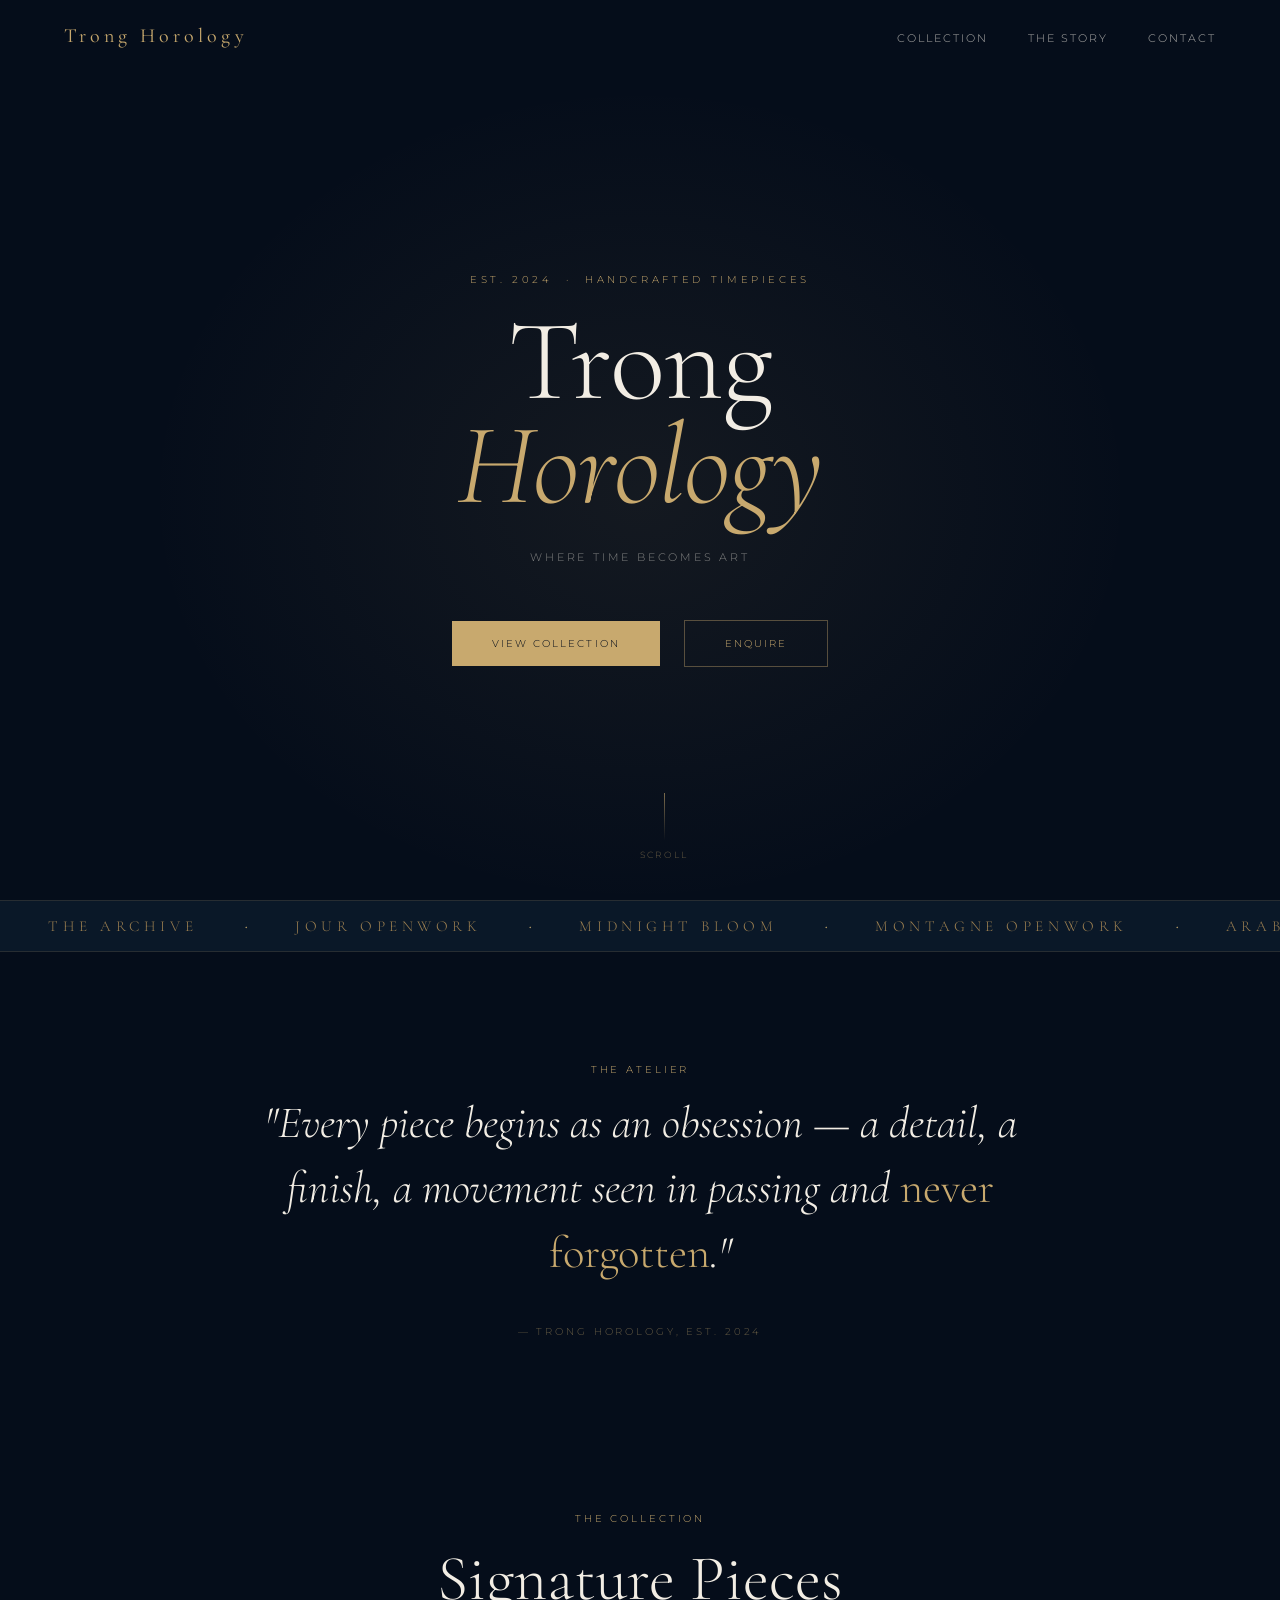
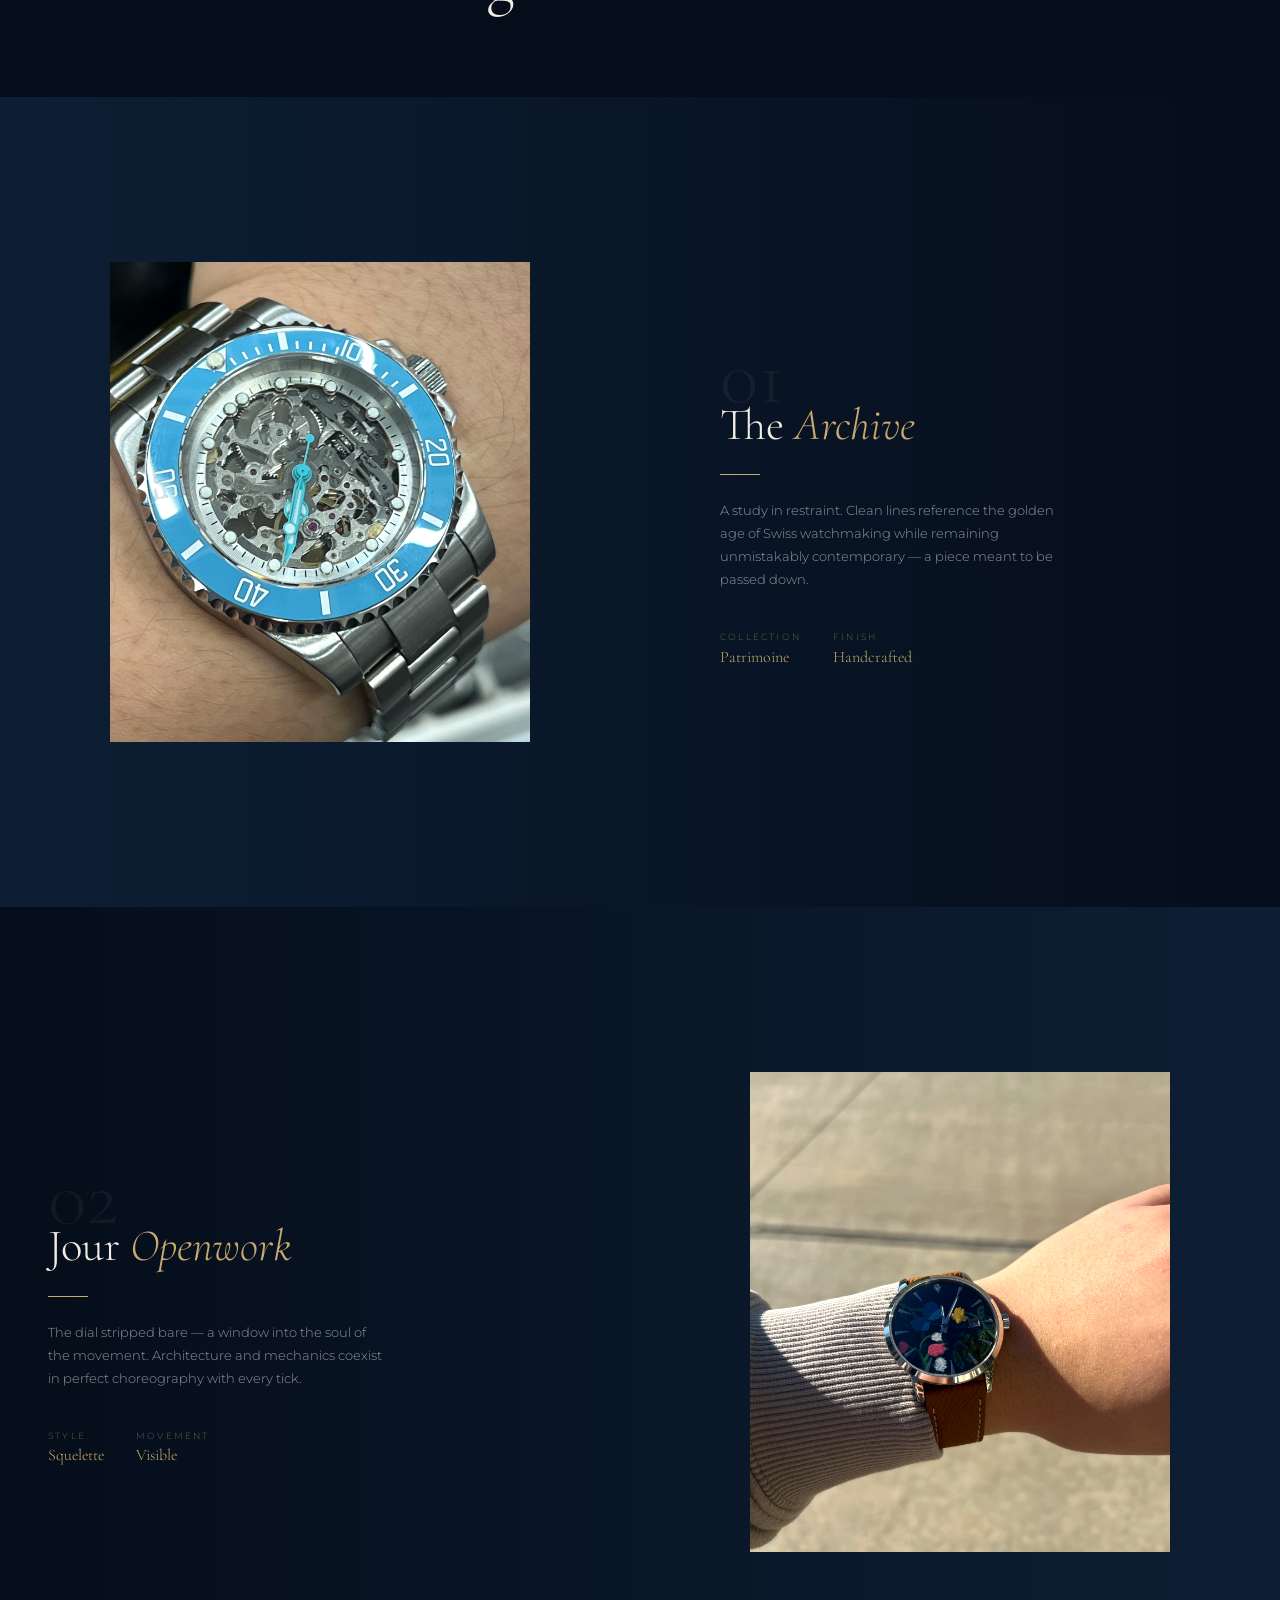
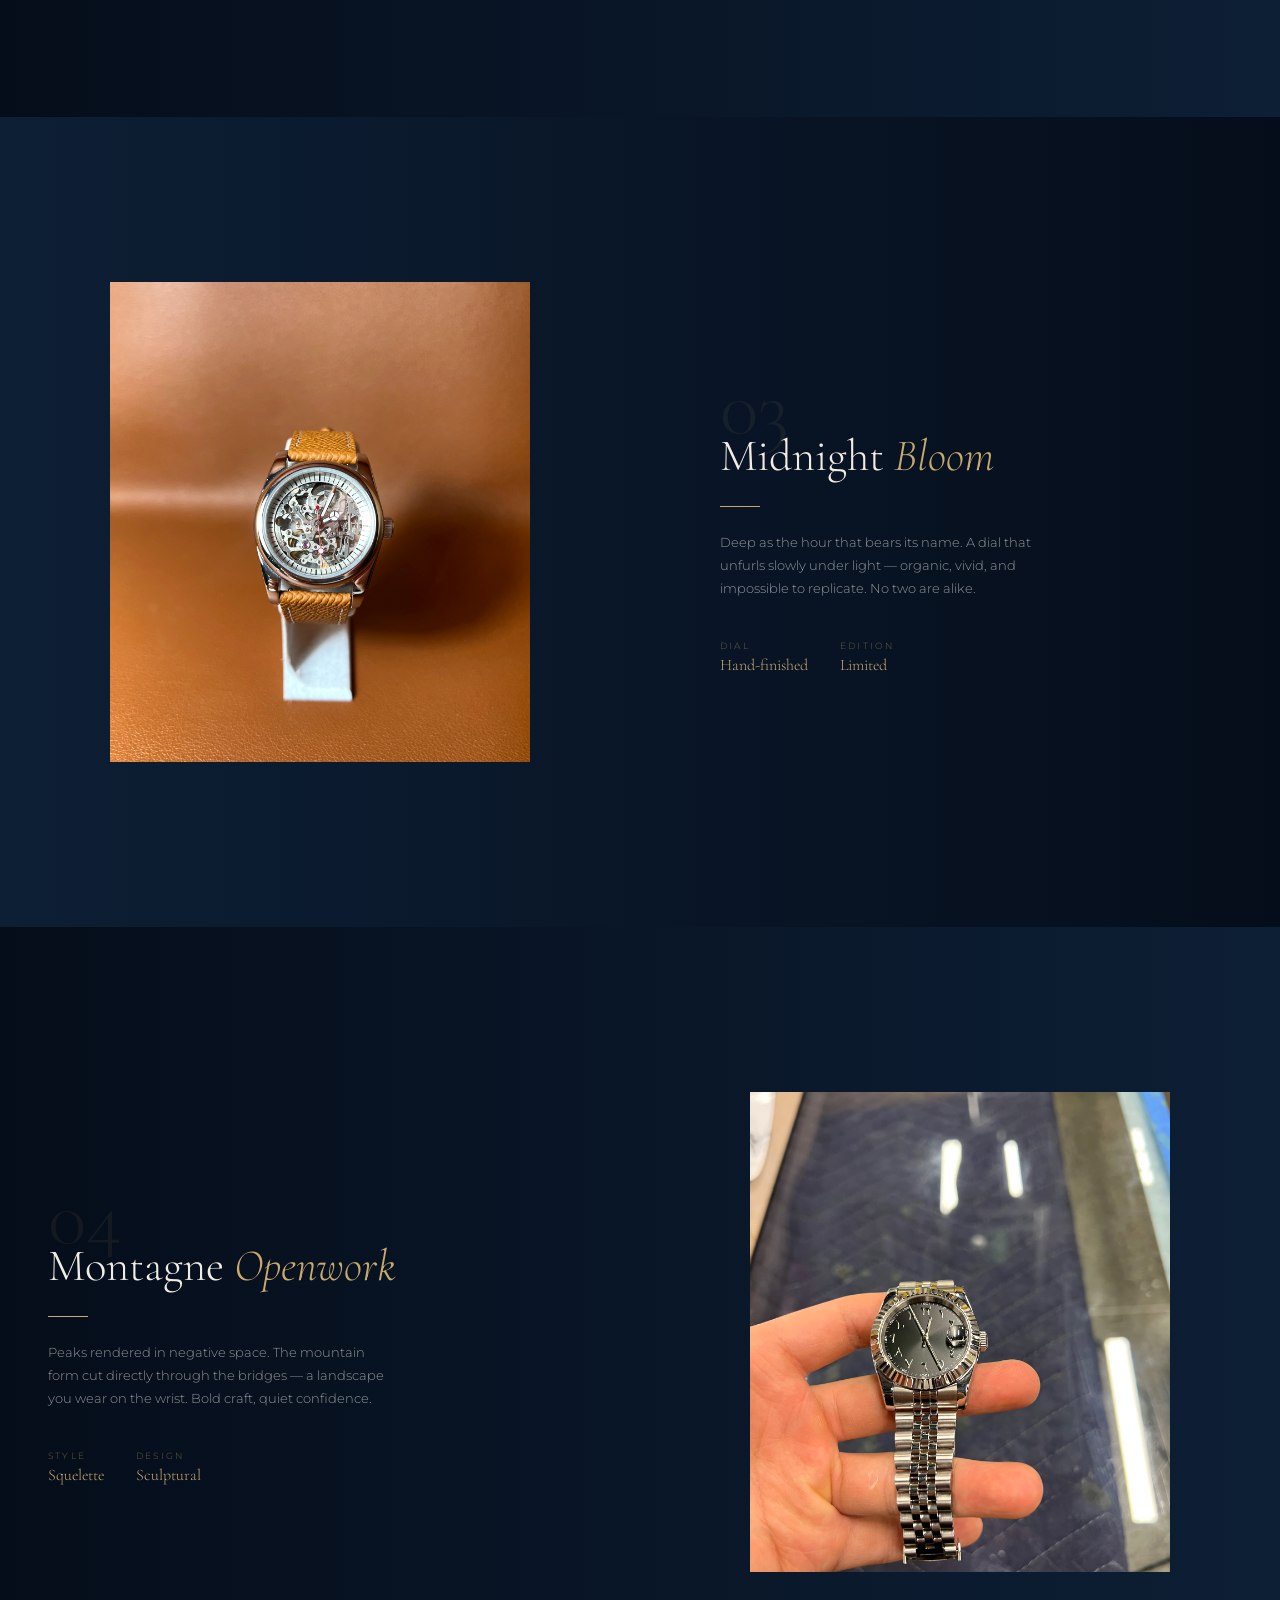
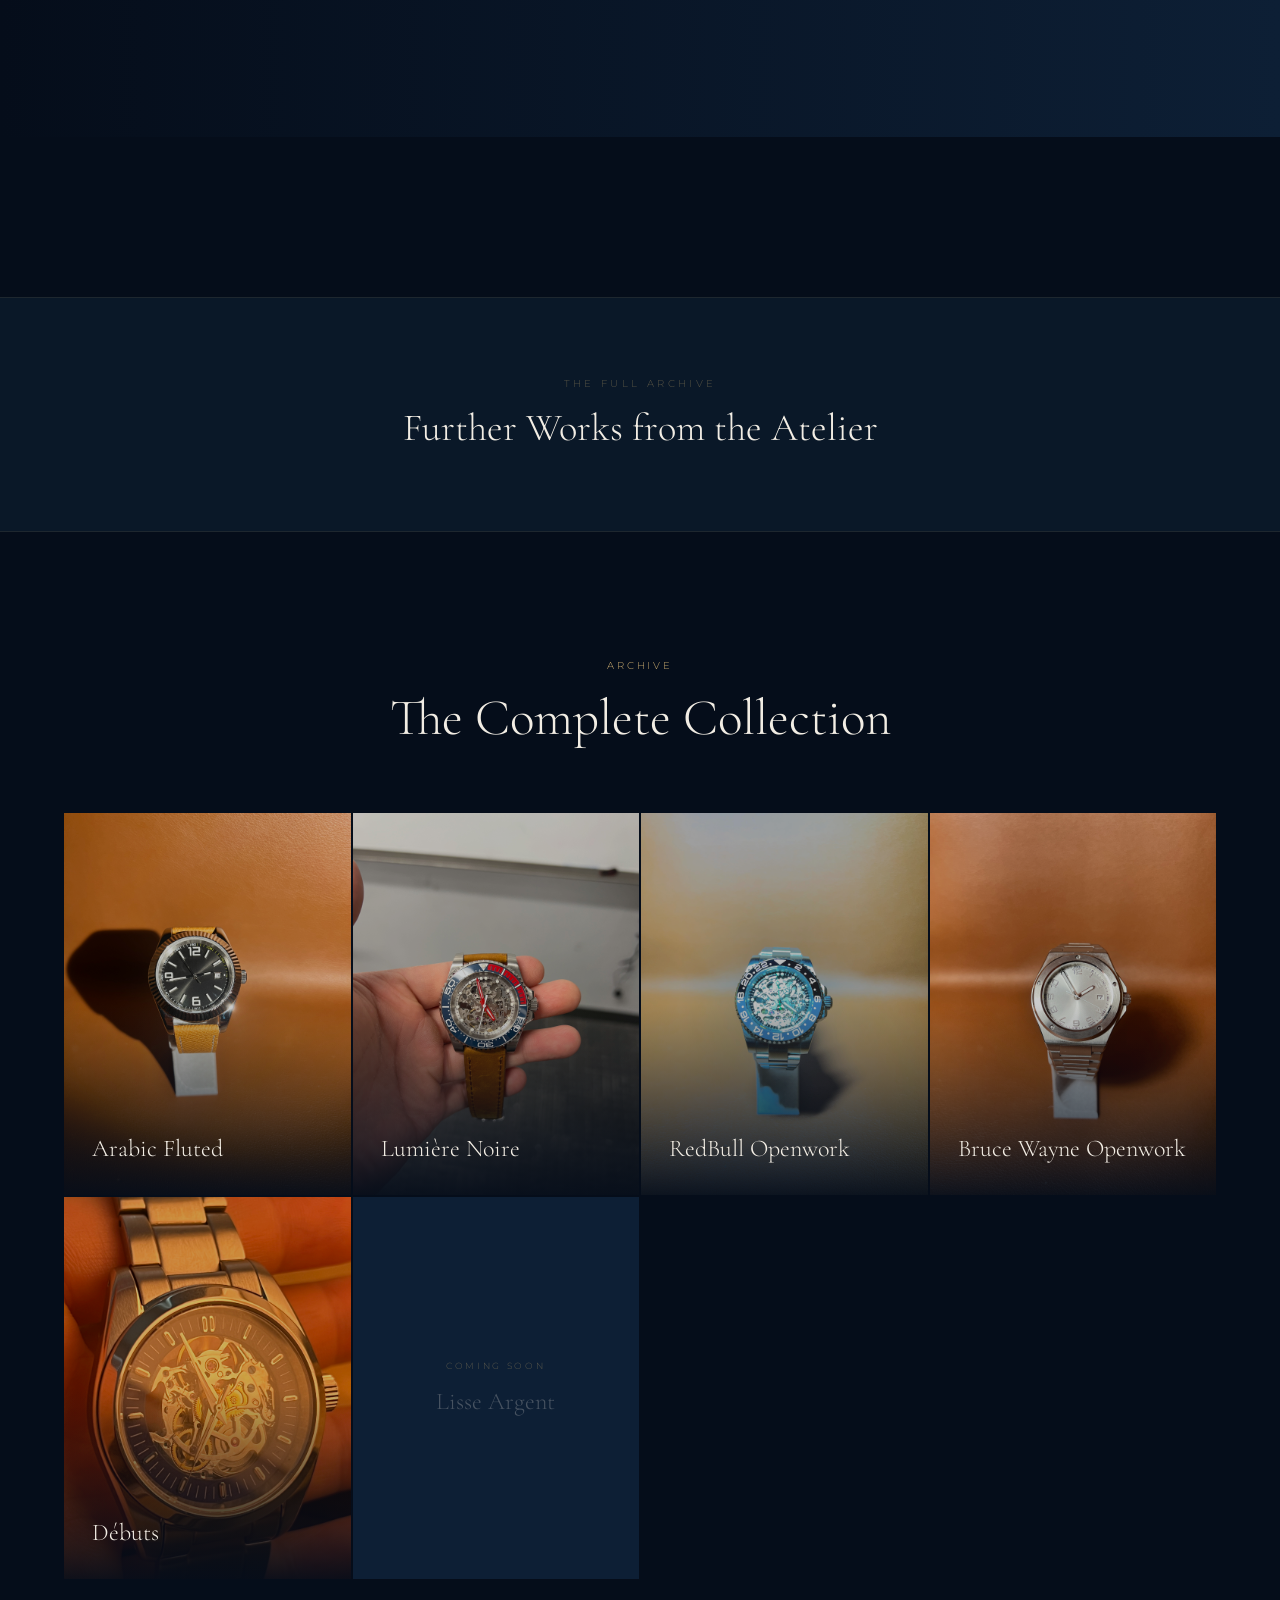
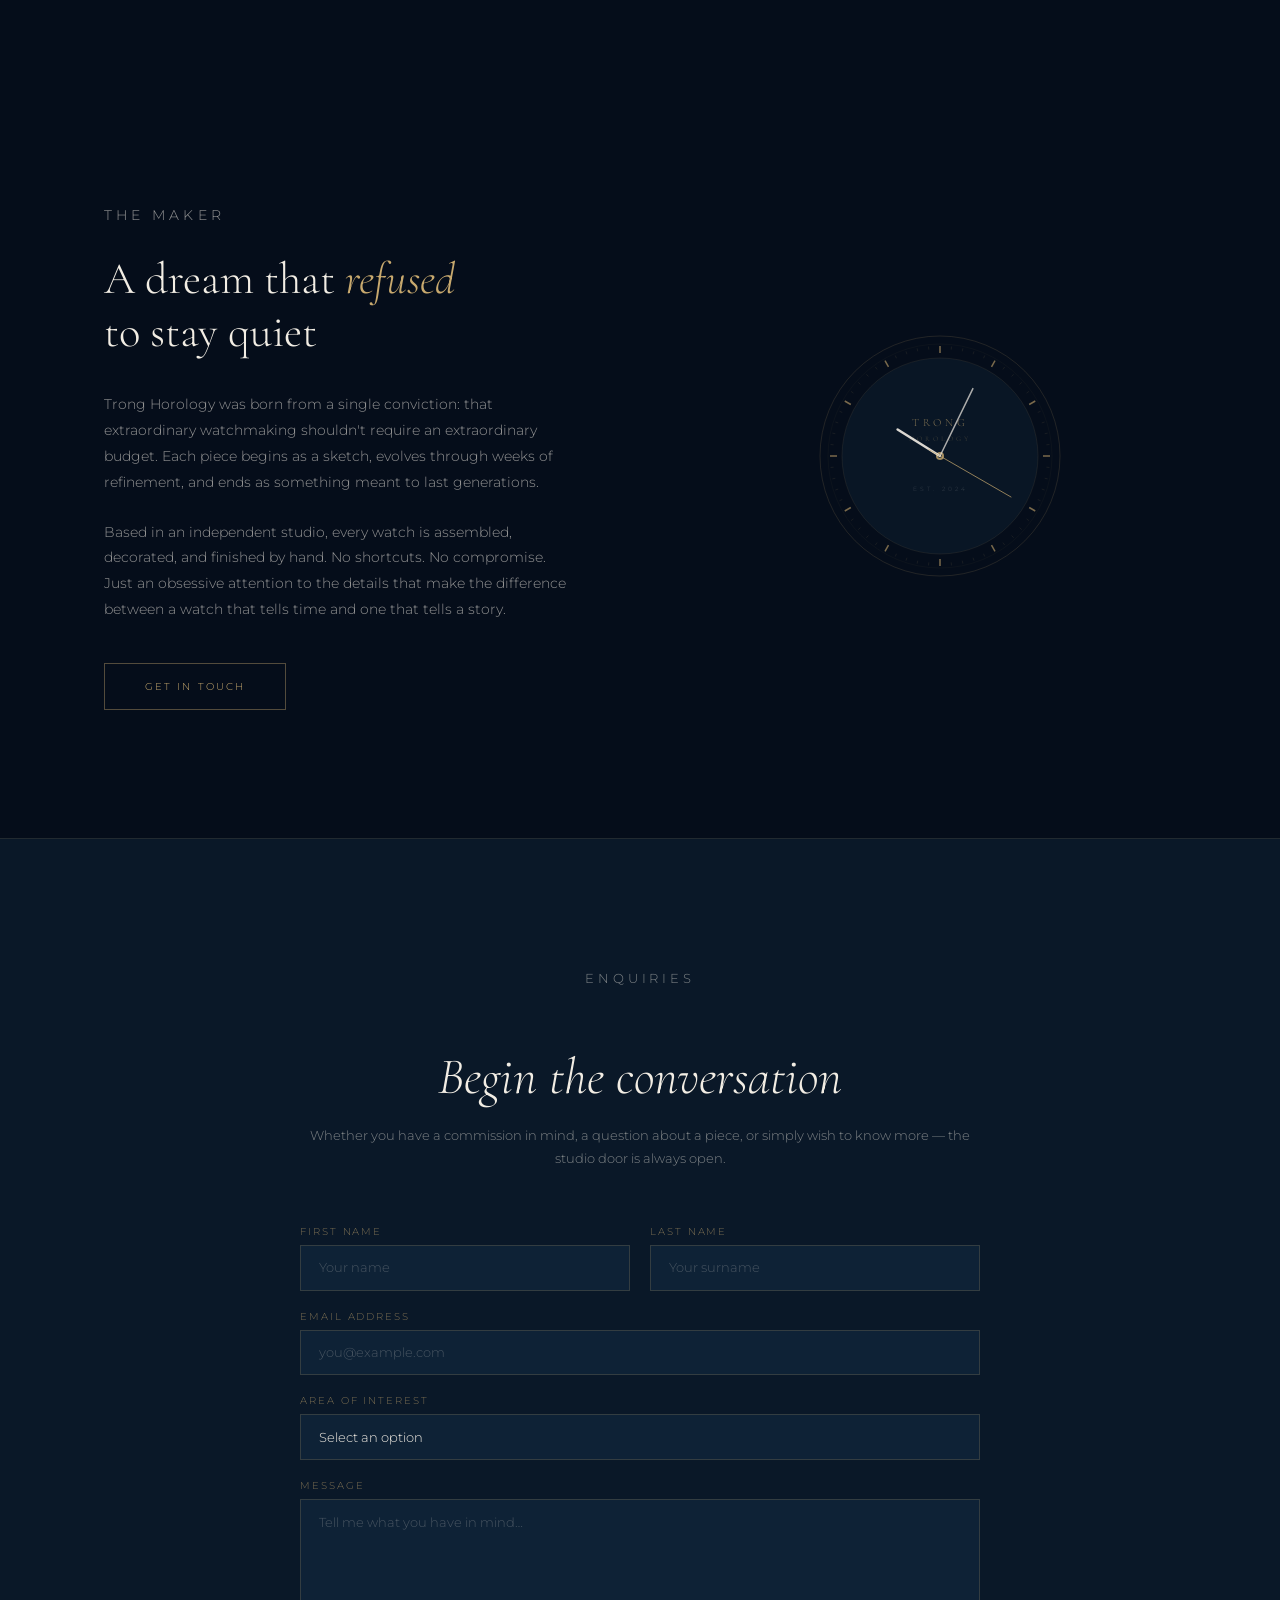
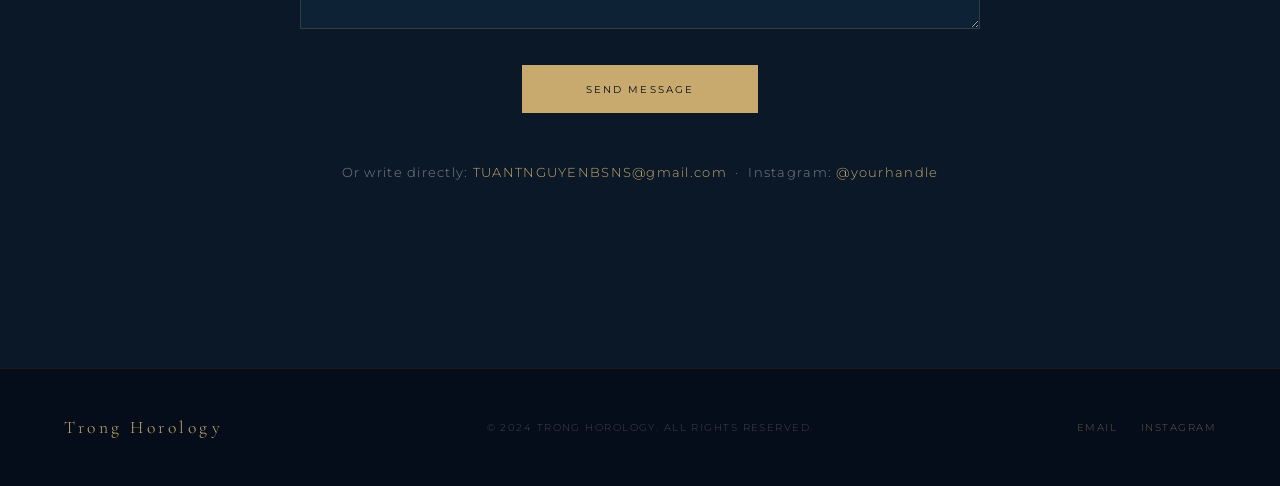
==== commit c14b2f47: "Update index.html" ====
--- a/index.html
+++ b/index.html
@@ -3,7 +3,7 @@
 <head>
 <meta charset="UTF-8">
 <meta name="viewport" content="width=device-width, initial-scale=1.0">
-<title>Trong Horology — Handcrafted Timepieces</title>
+<title>Luvant — Handcrafted Timepieces</title>
 <link rel="preconnect" href="https://fonts.googleapis.com">
 <link rel="preconnect" href="https://fonts.gstatic.com" crossorigin>
 <link href="https://fonts.googleapis.com/css2?family=Cormorant+Garamond:ital,wght@0,300;0,400;0,500;0,600;1,300;1,400&family=Montserrat:wght@300;400;500;600&display=swap" rel="stylesheet">
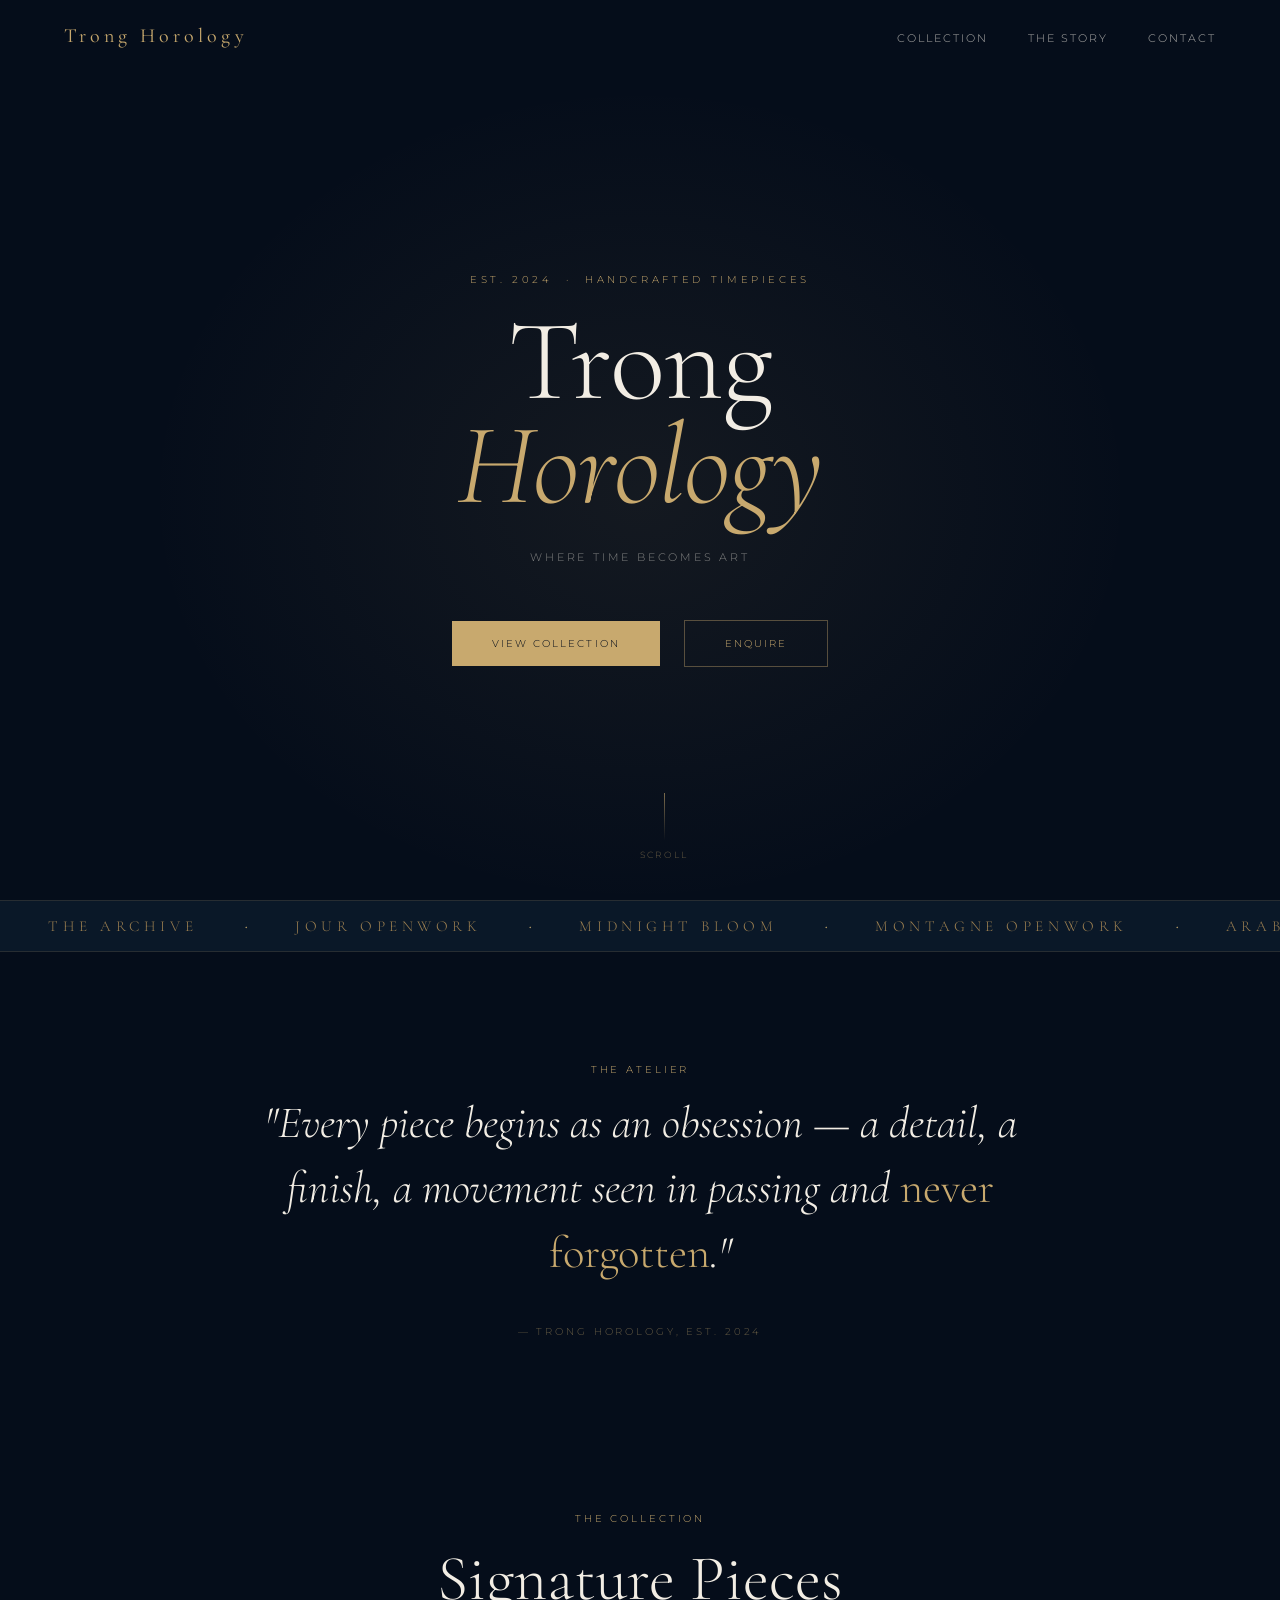
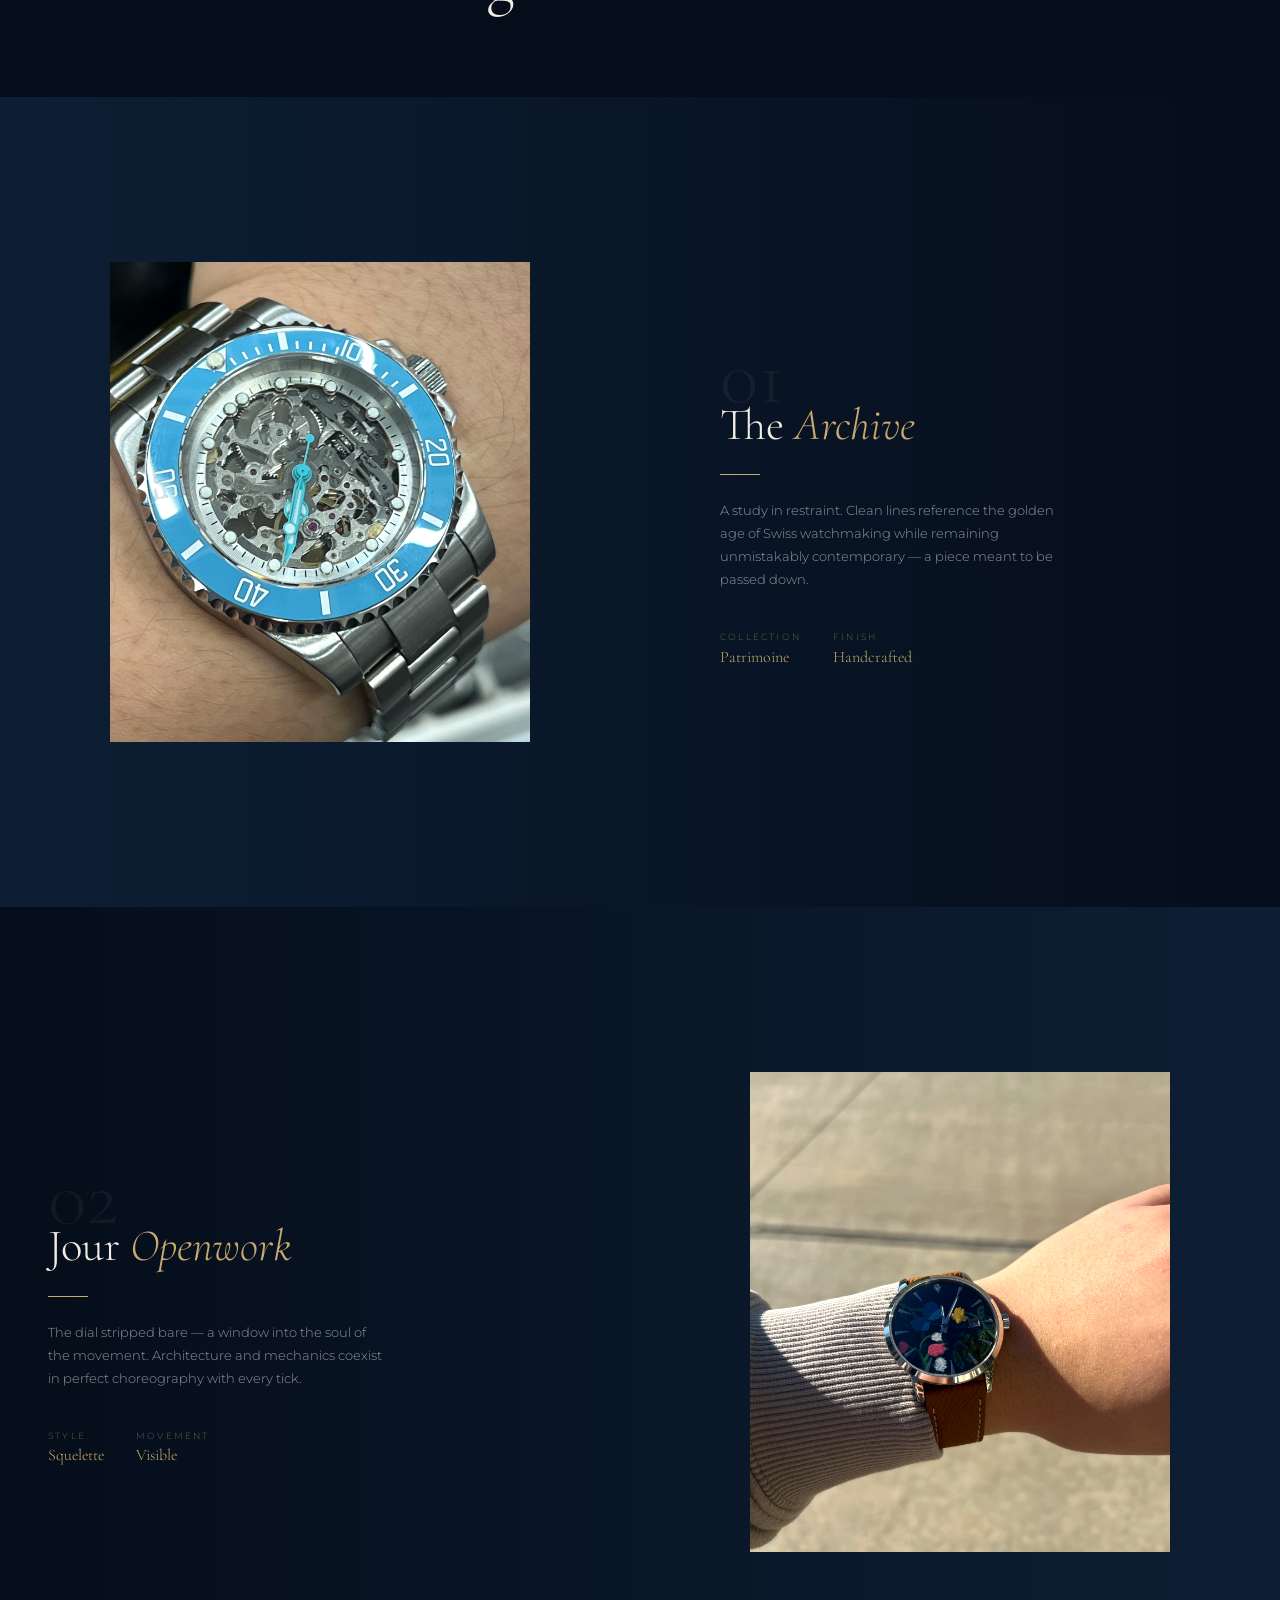
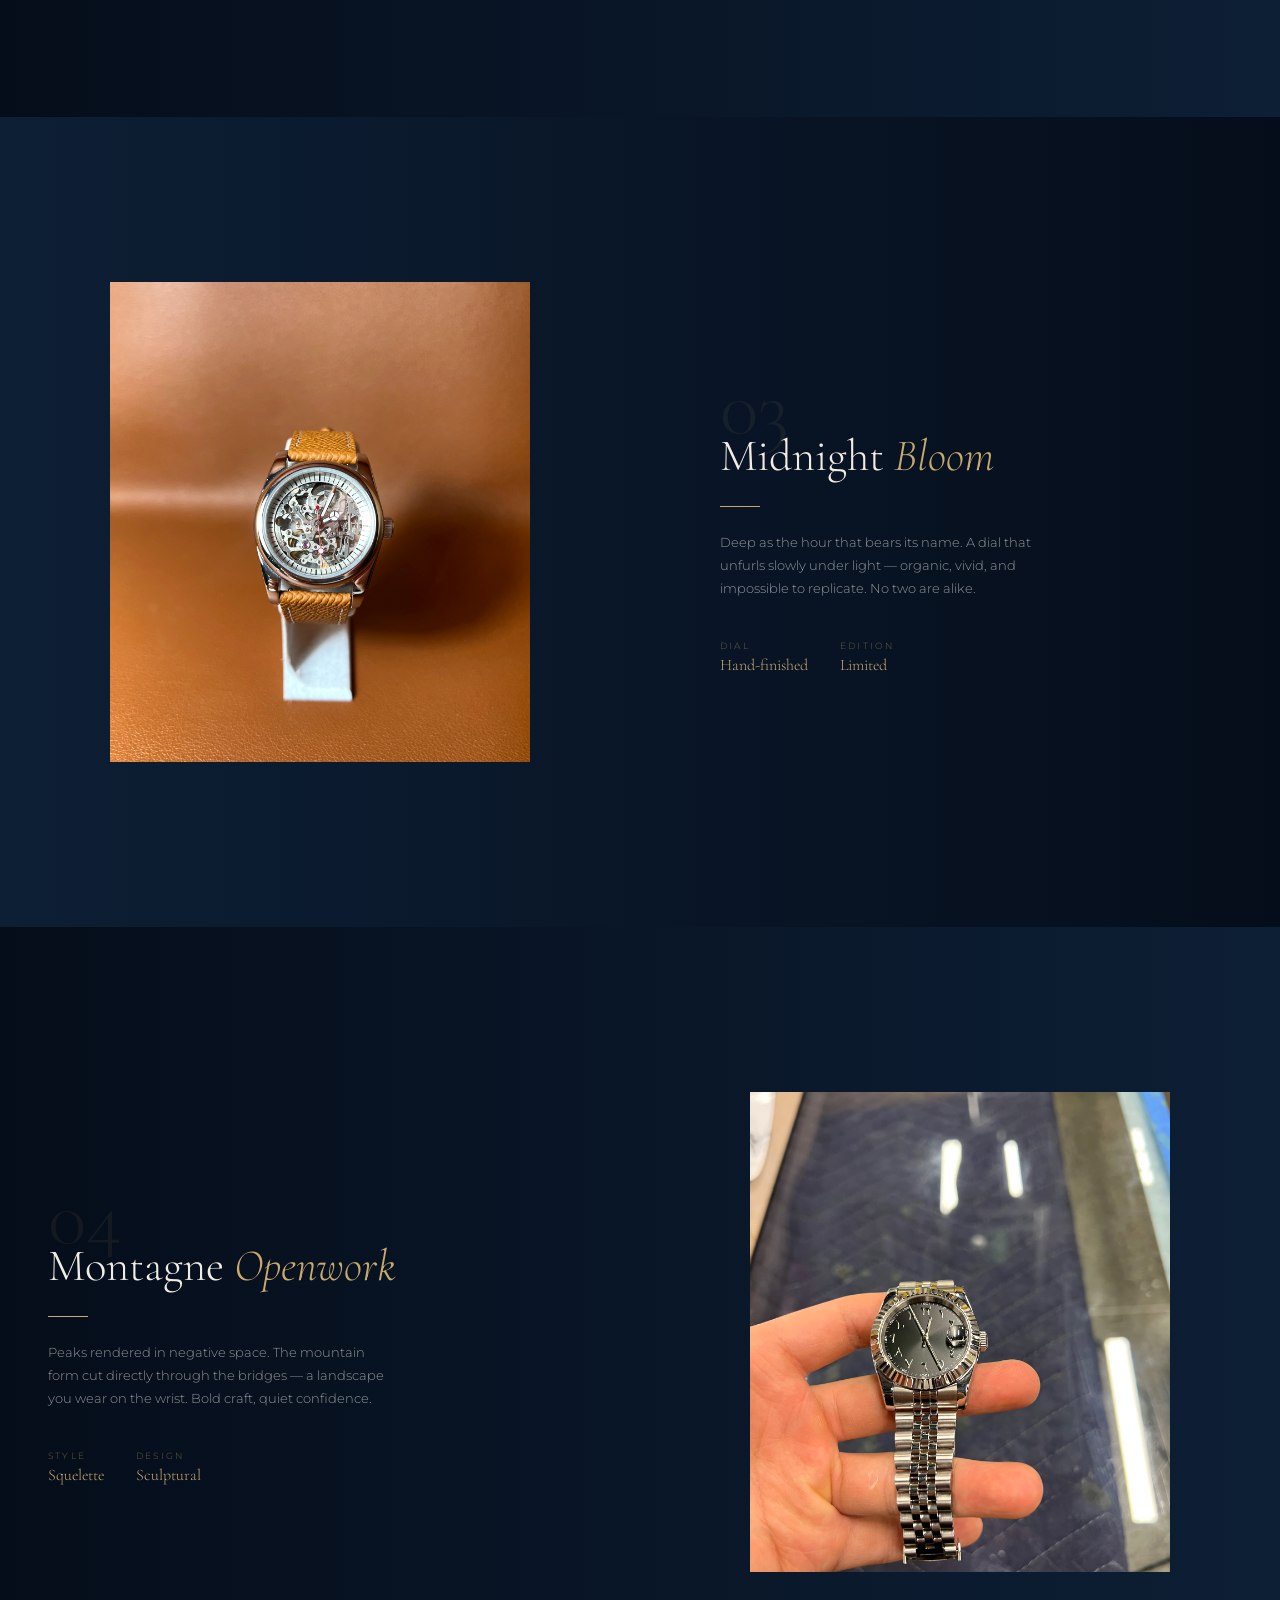
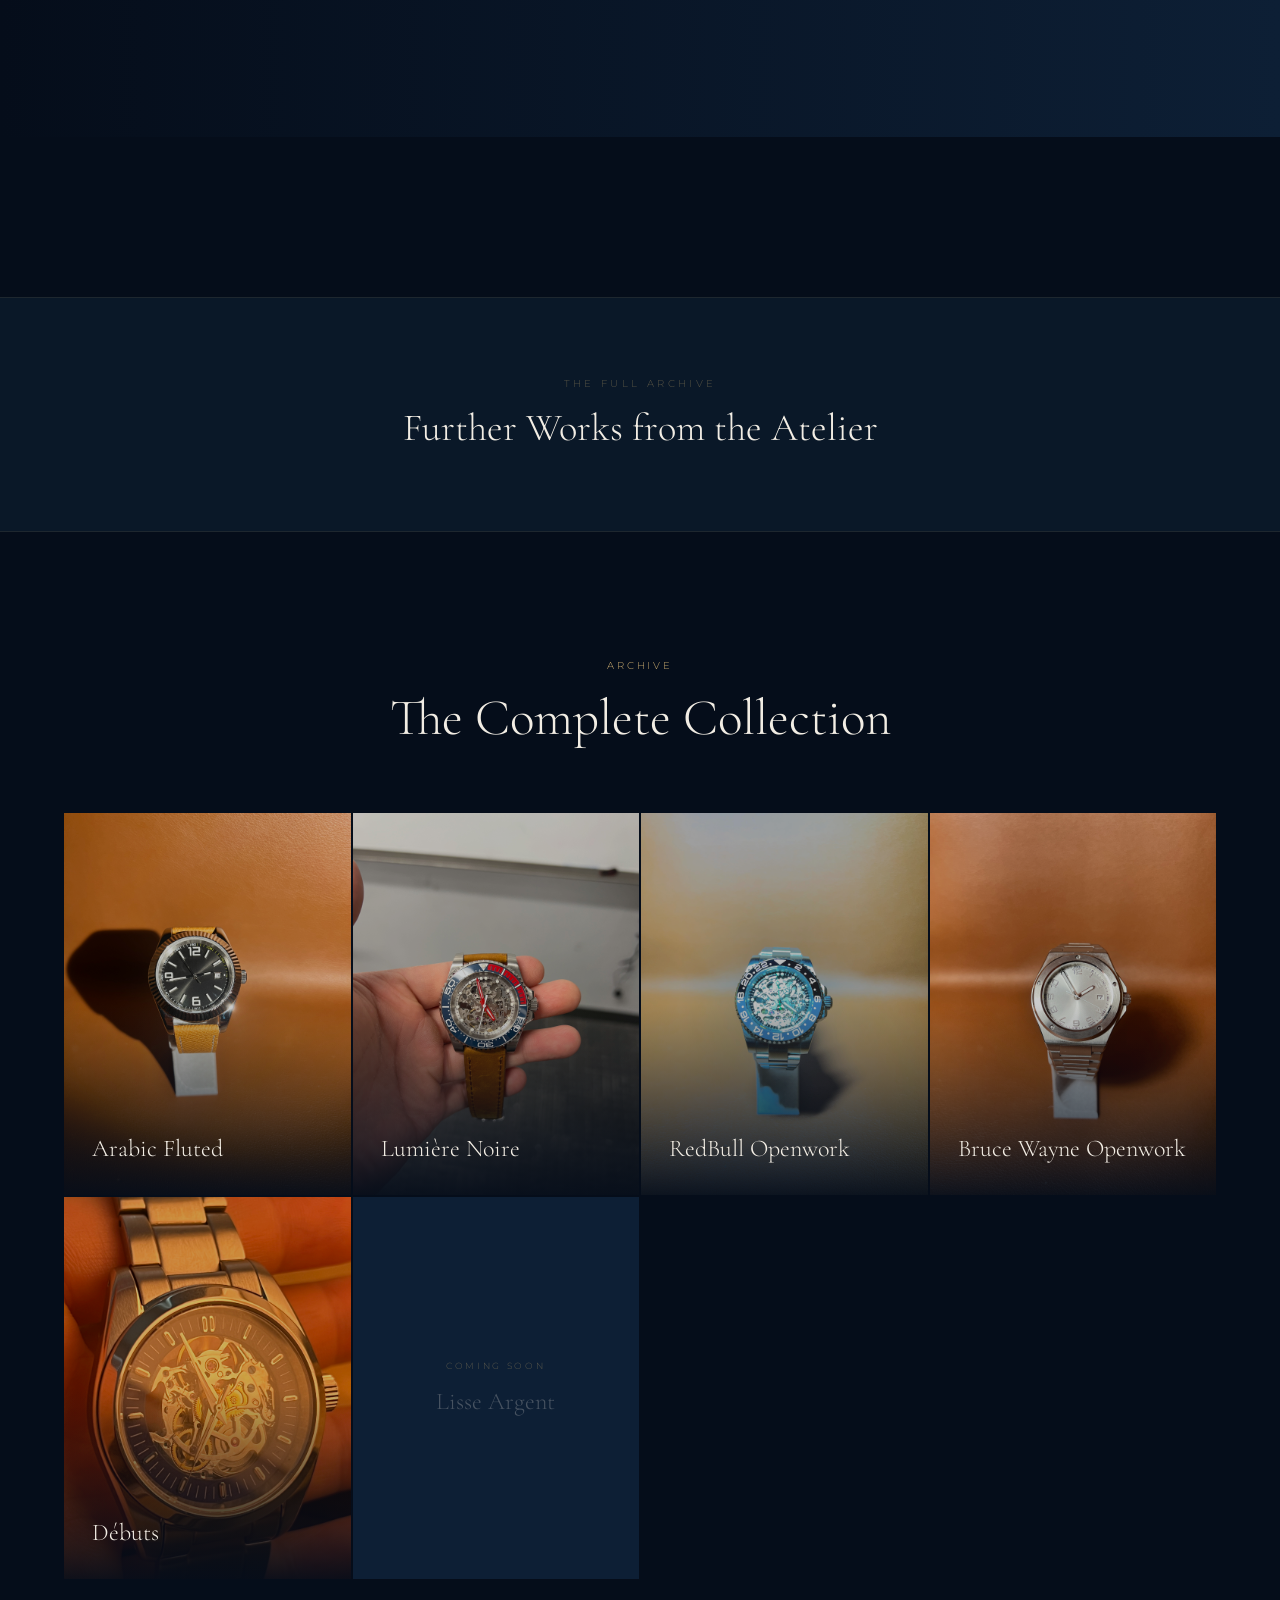
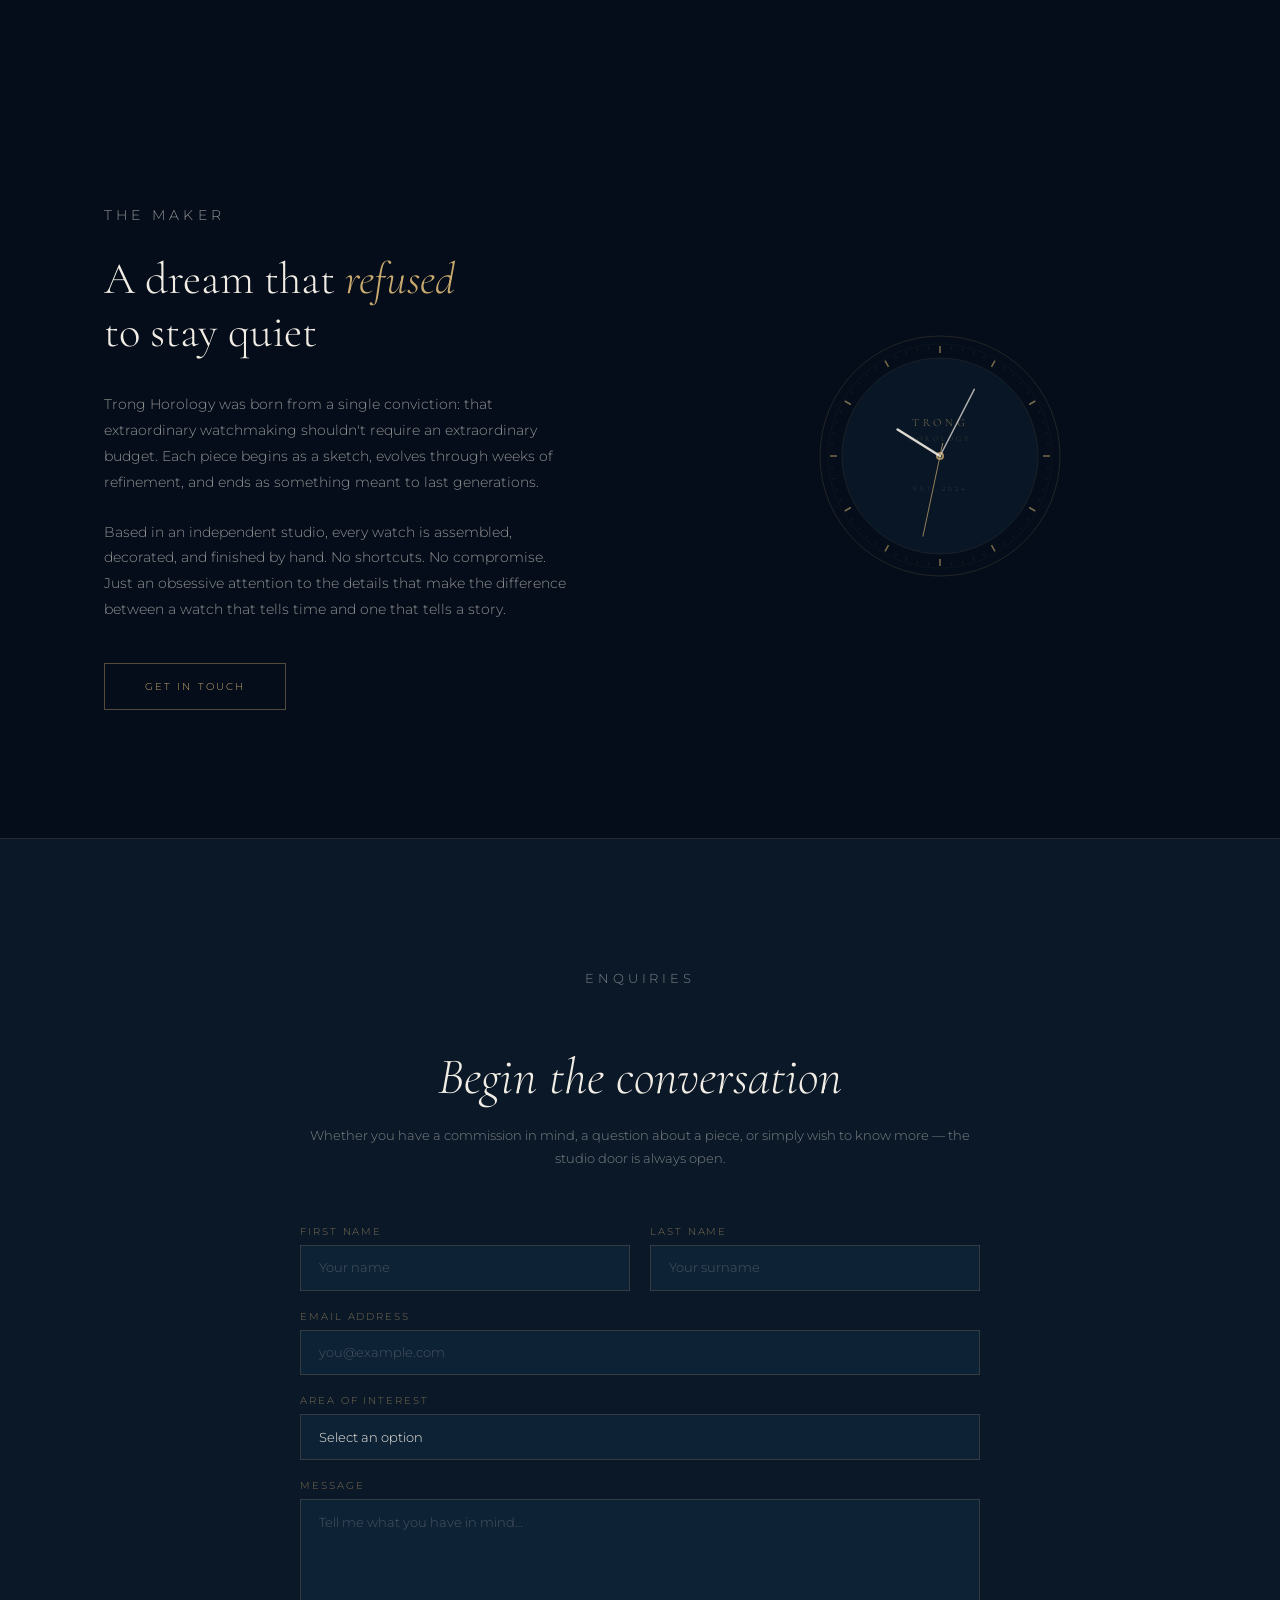
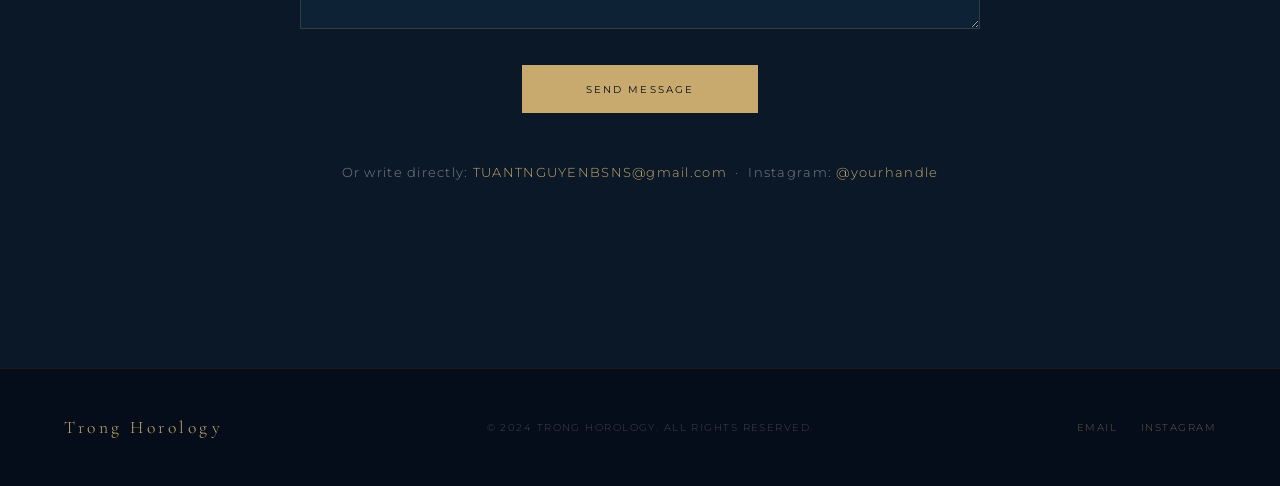
==== commit 54e0ad27: "w" ====
--- a/index.html
+++ b/index.html
@@ -3,7 +3,7 @@
 <head>
 <meta charset="UTF-8">
 <meta name="viewport" content="width=device-width, initial-scale=1.0">
-<title>Luvant — Handcrafted Timepieces</title>
+<title>Luvants — Handcrafted Timepieces</title>
 <link rel="preconnect" href="https://fonts.googleapis.com">
 <link rel="preconnect" href="https://fonts.gstatic.com" crossorigin>
 <link href="https://fonts.googleapis.com/css2?family=Cormorant+Garamond:ital,wght@0,300;0,400;0,500;0,600;1,300;1,400&family=Montserrat:wght@300;400;500;600&display=swap" rel="stylesheet">
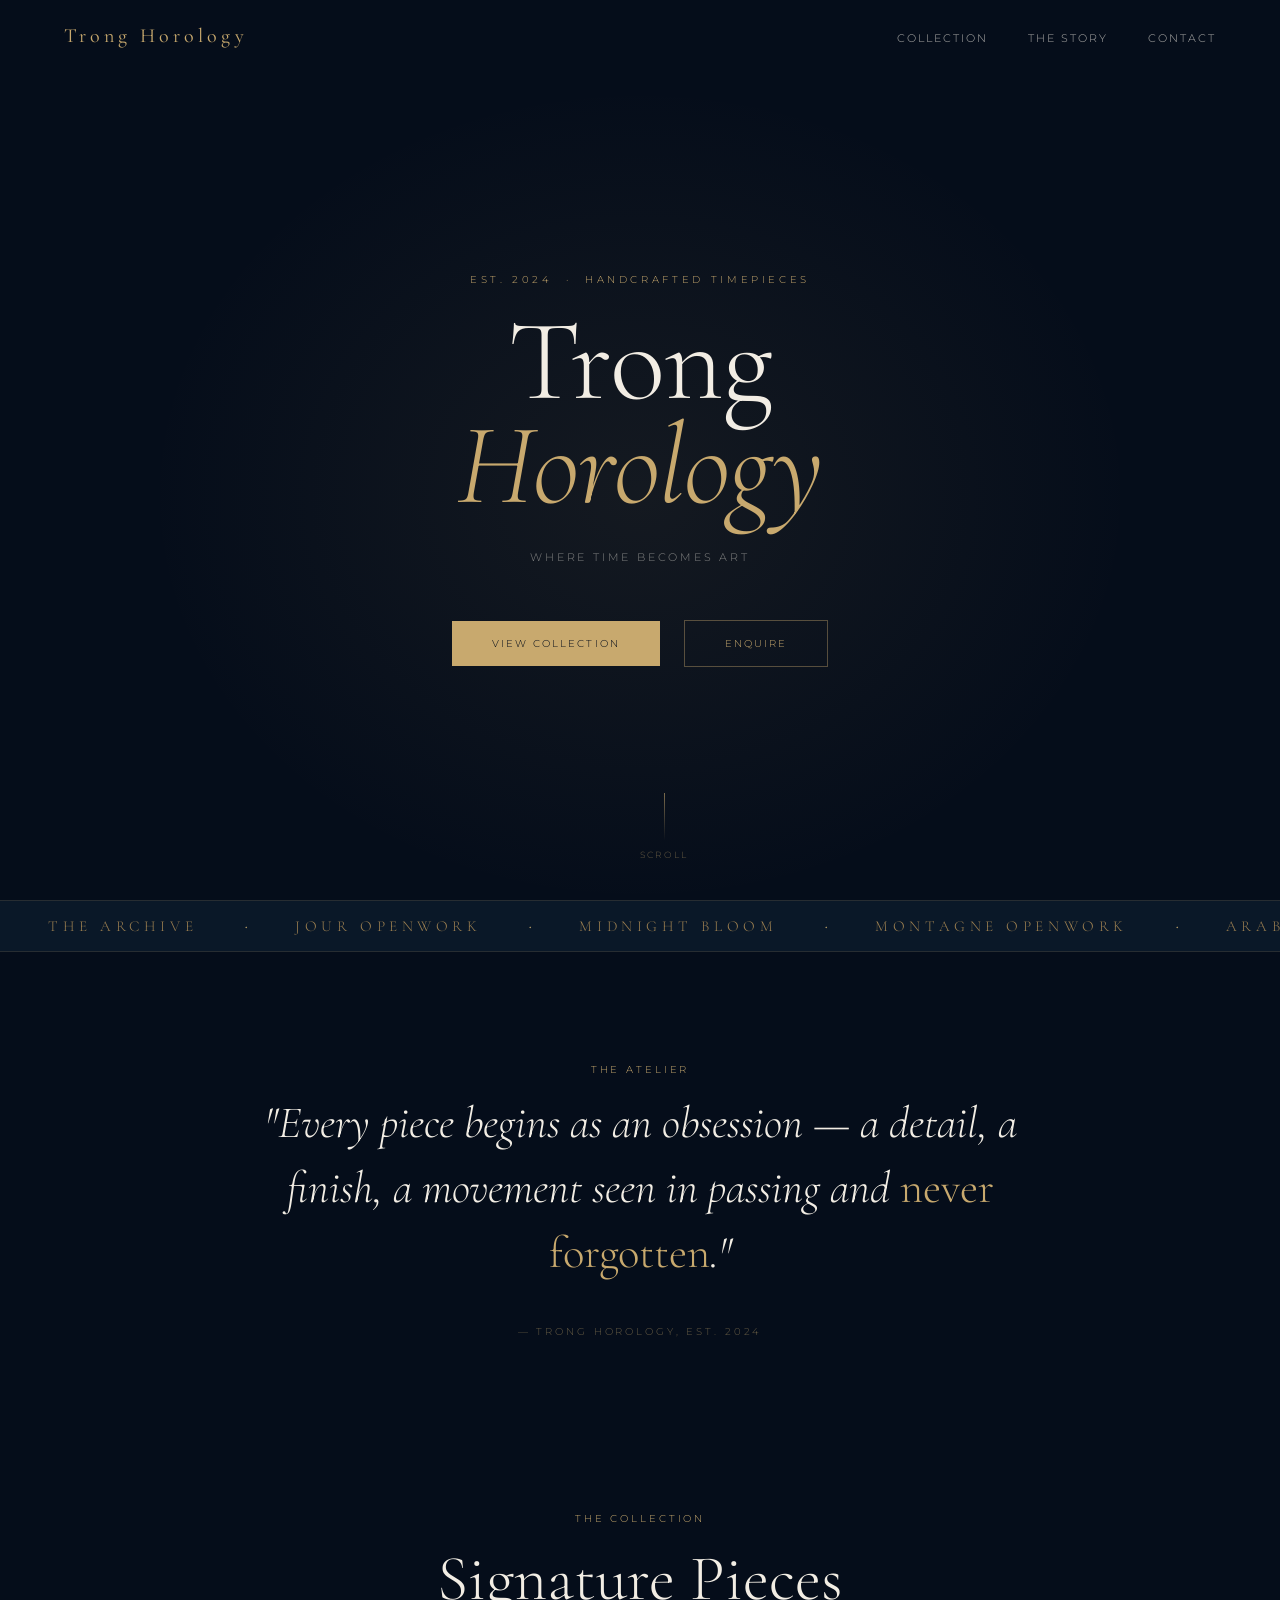
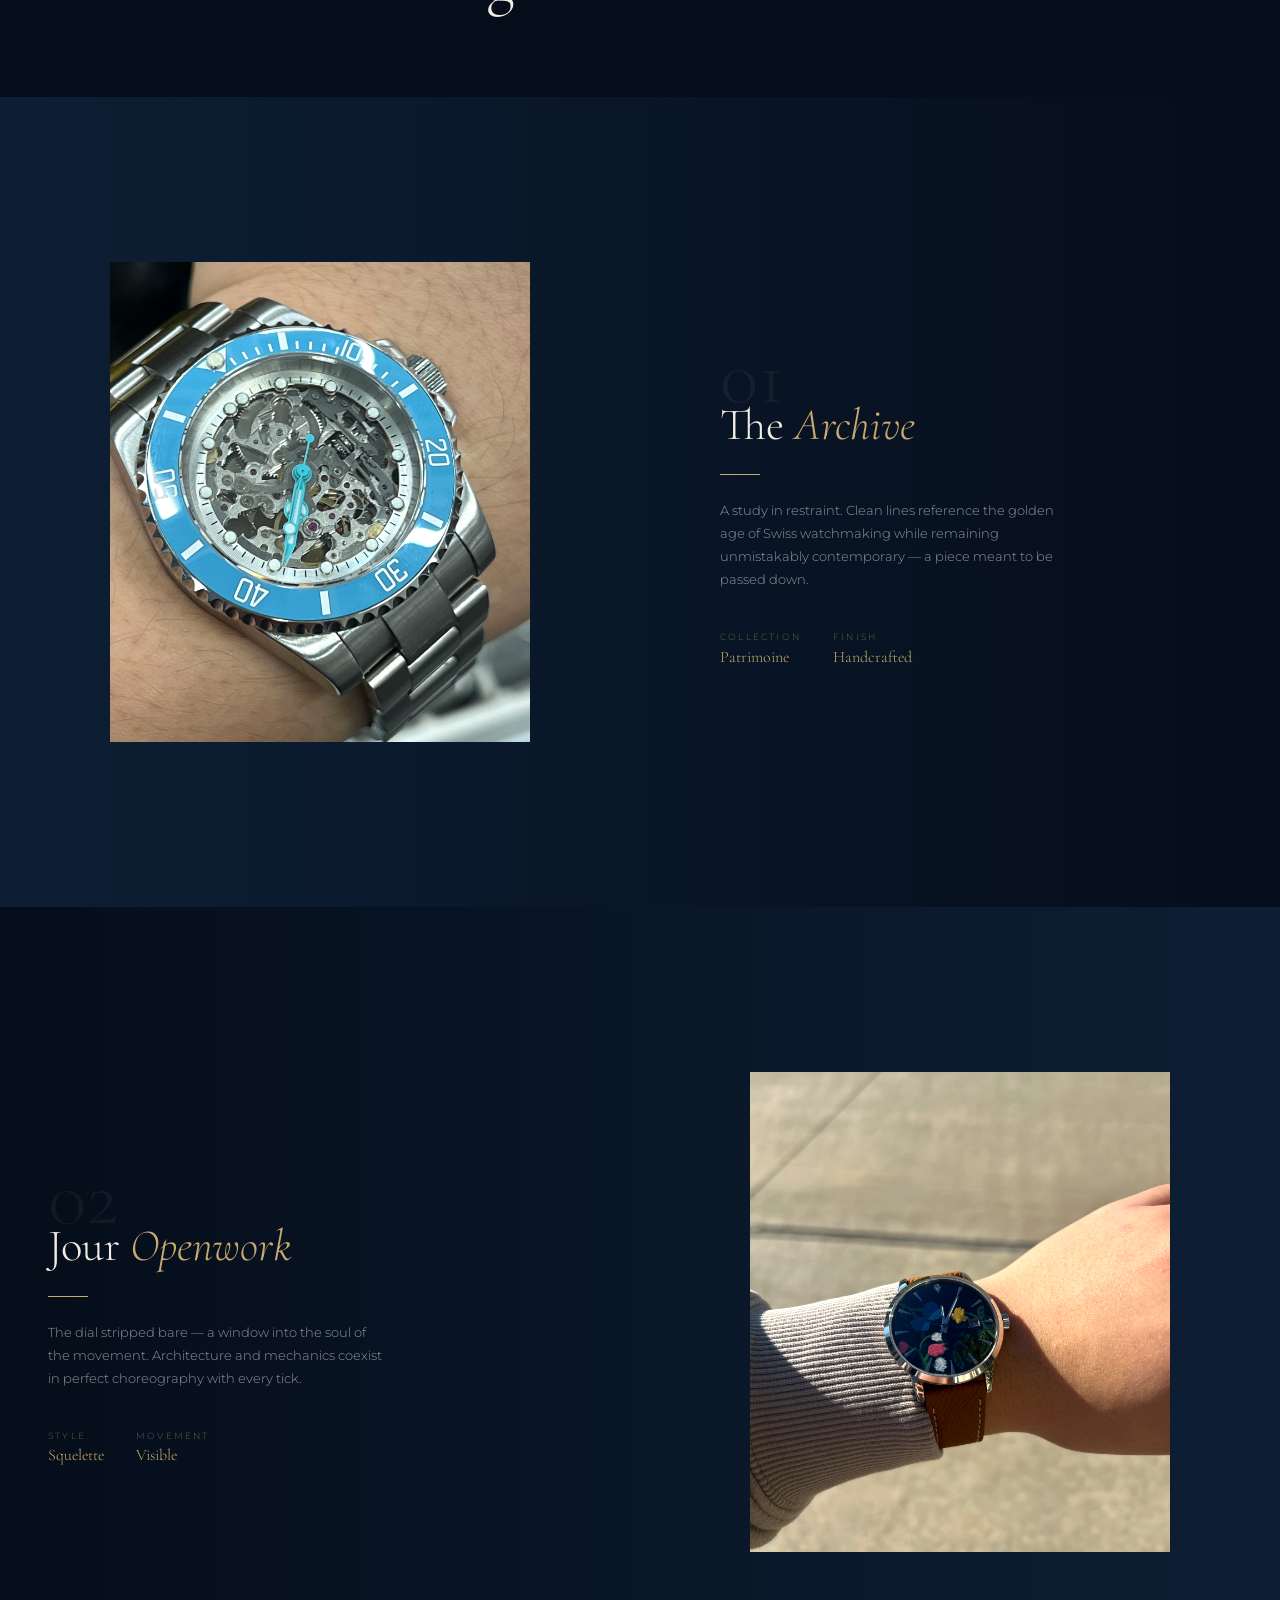
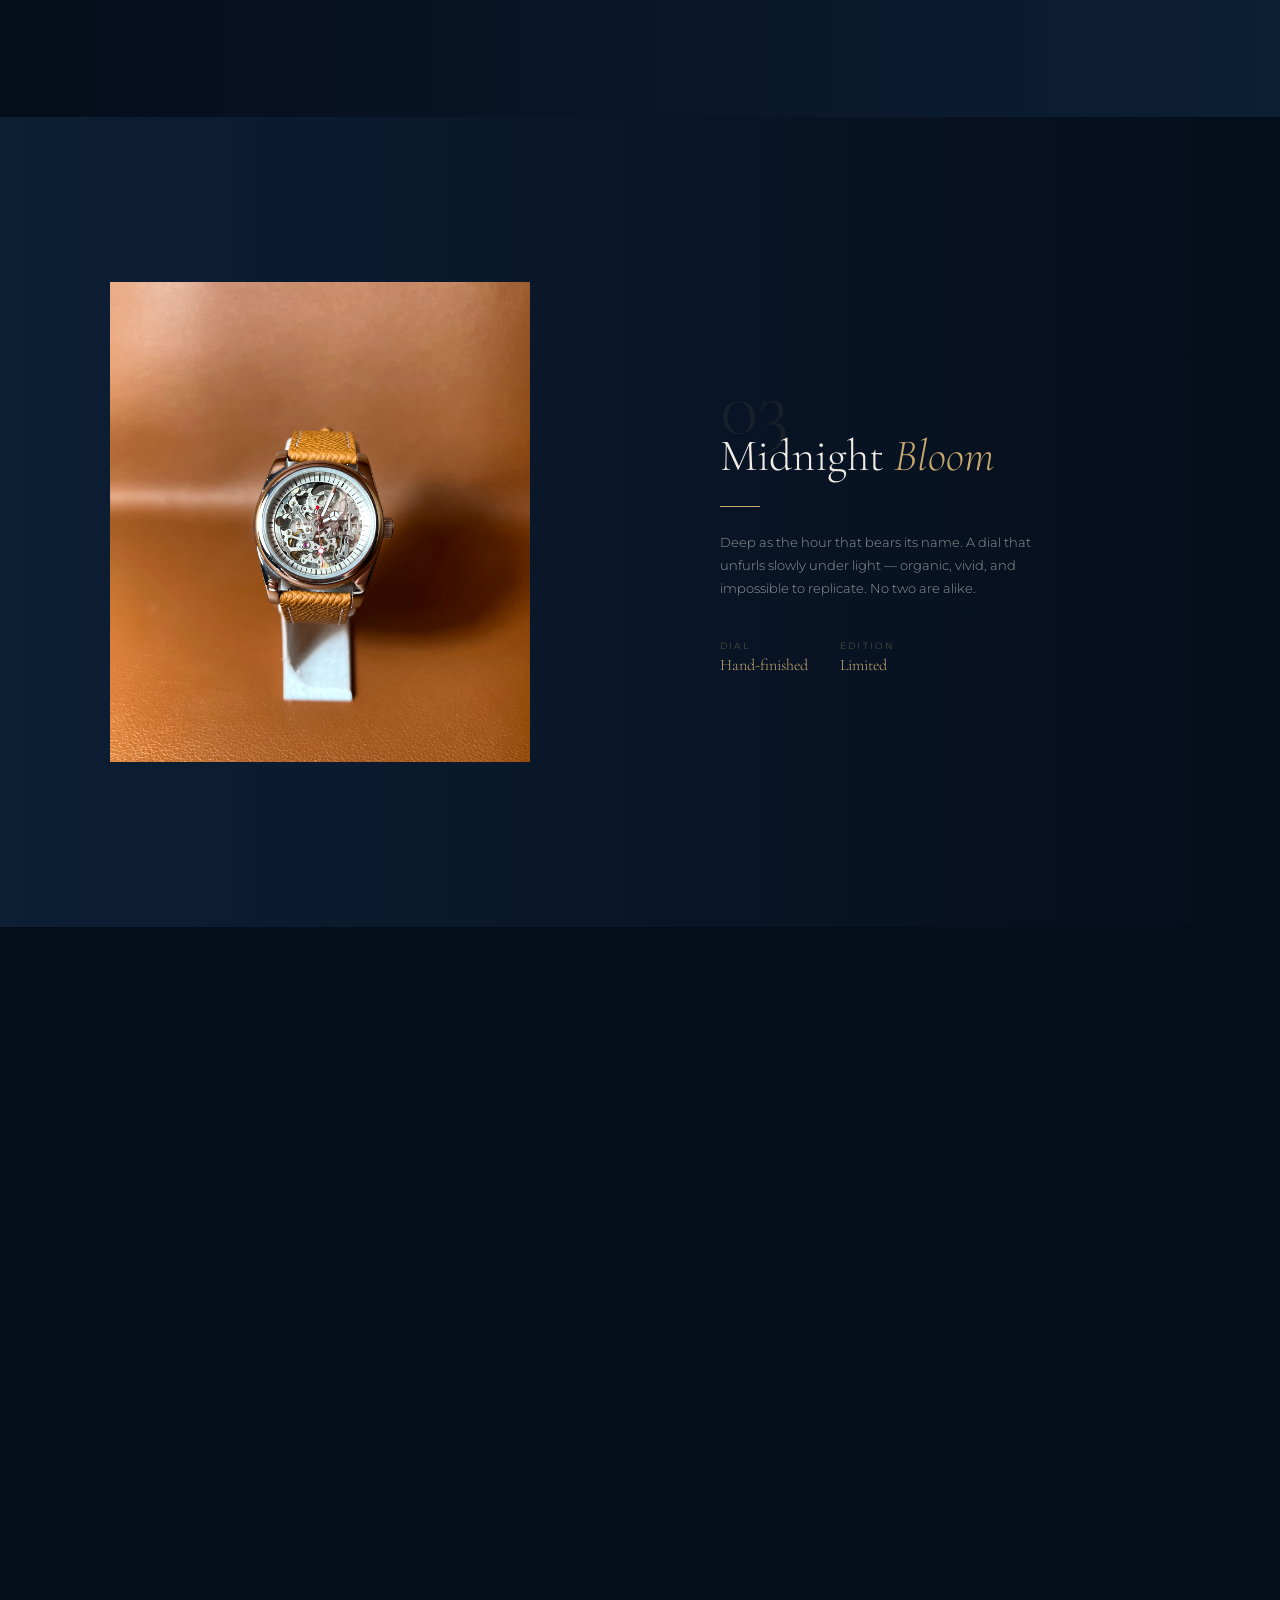
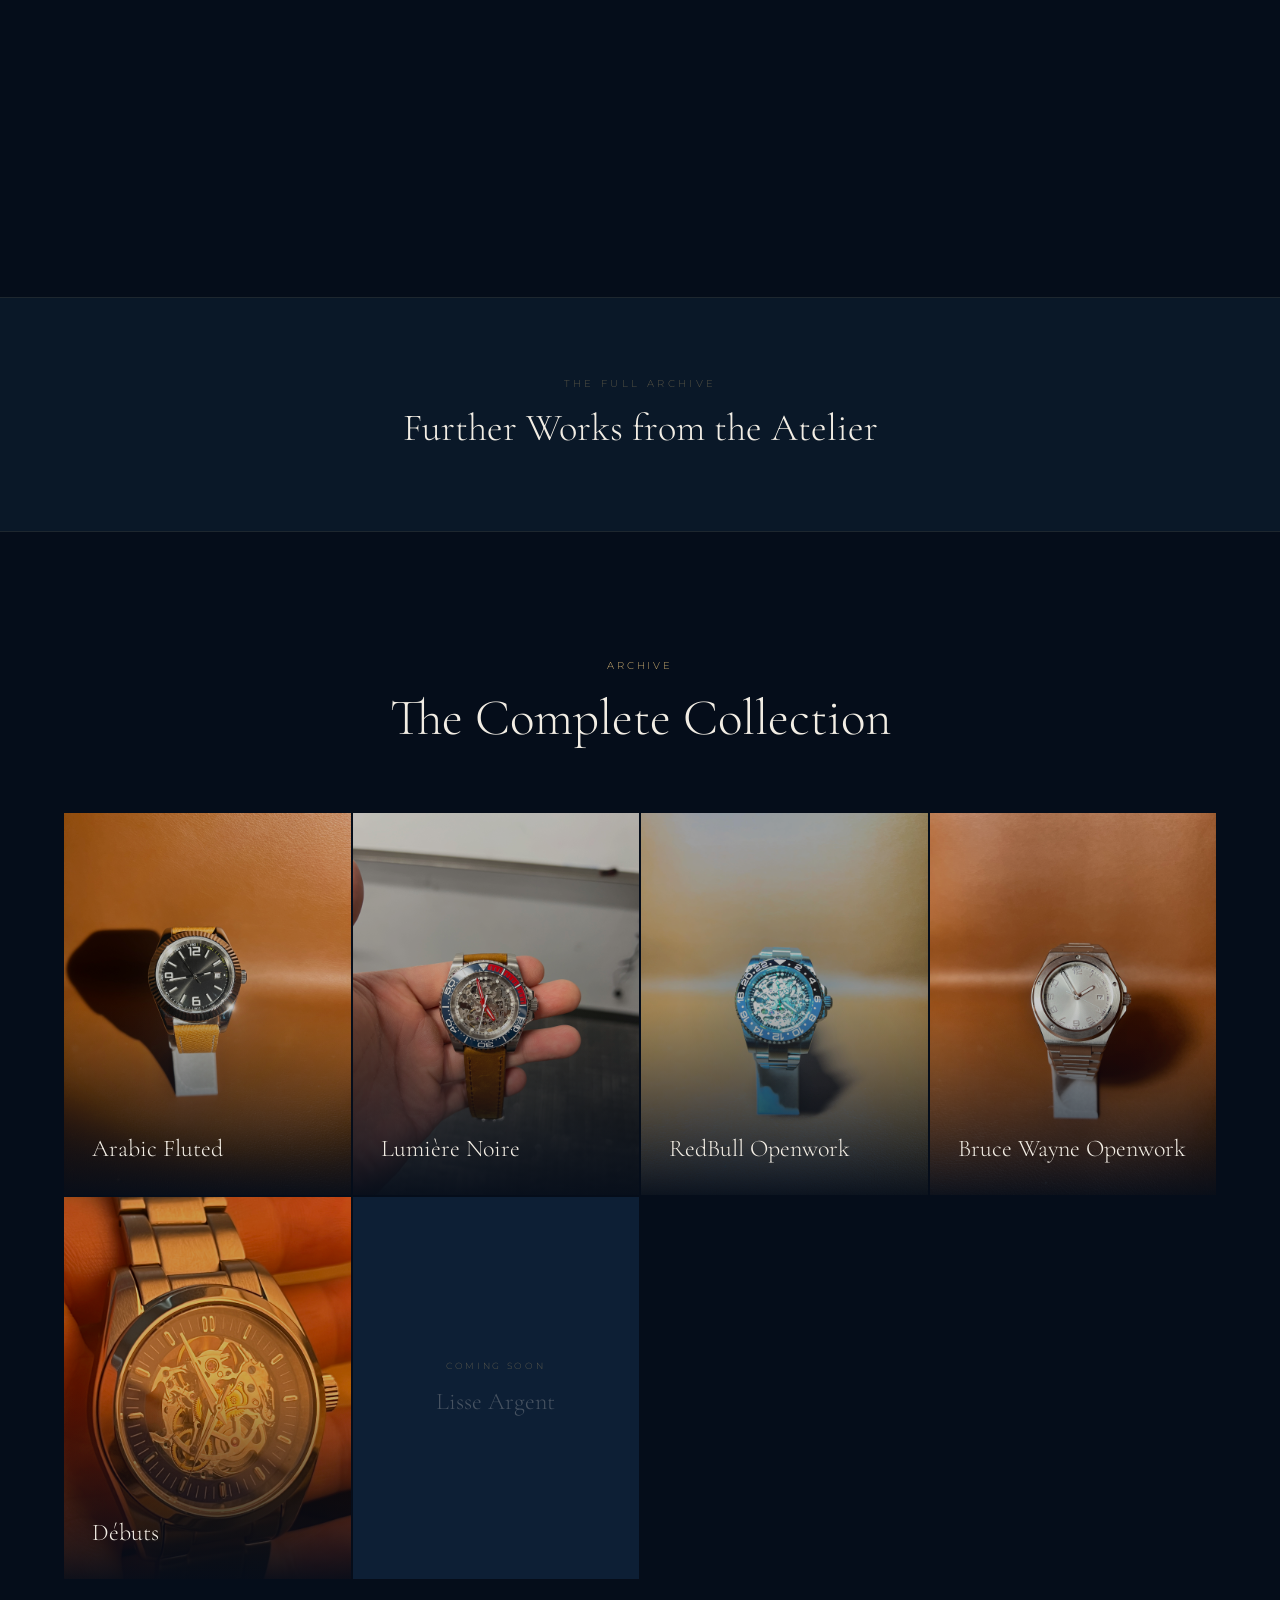
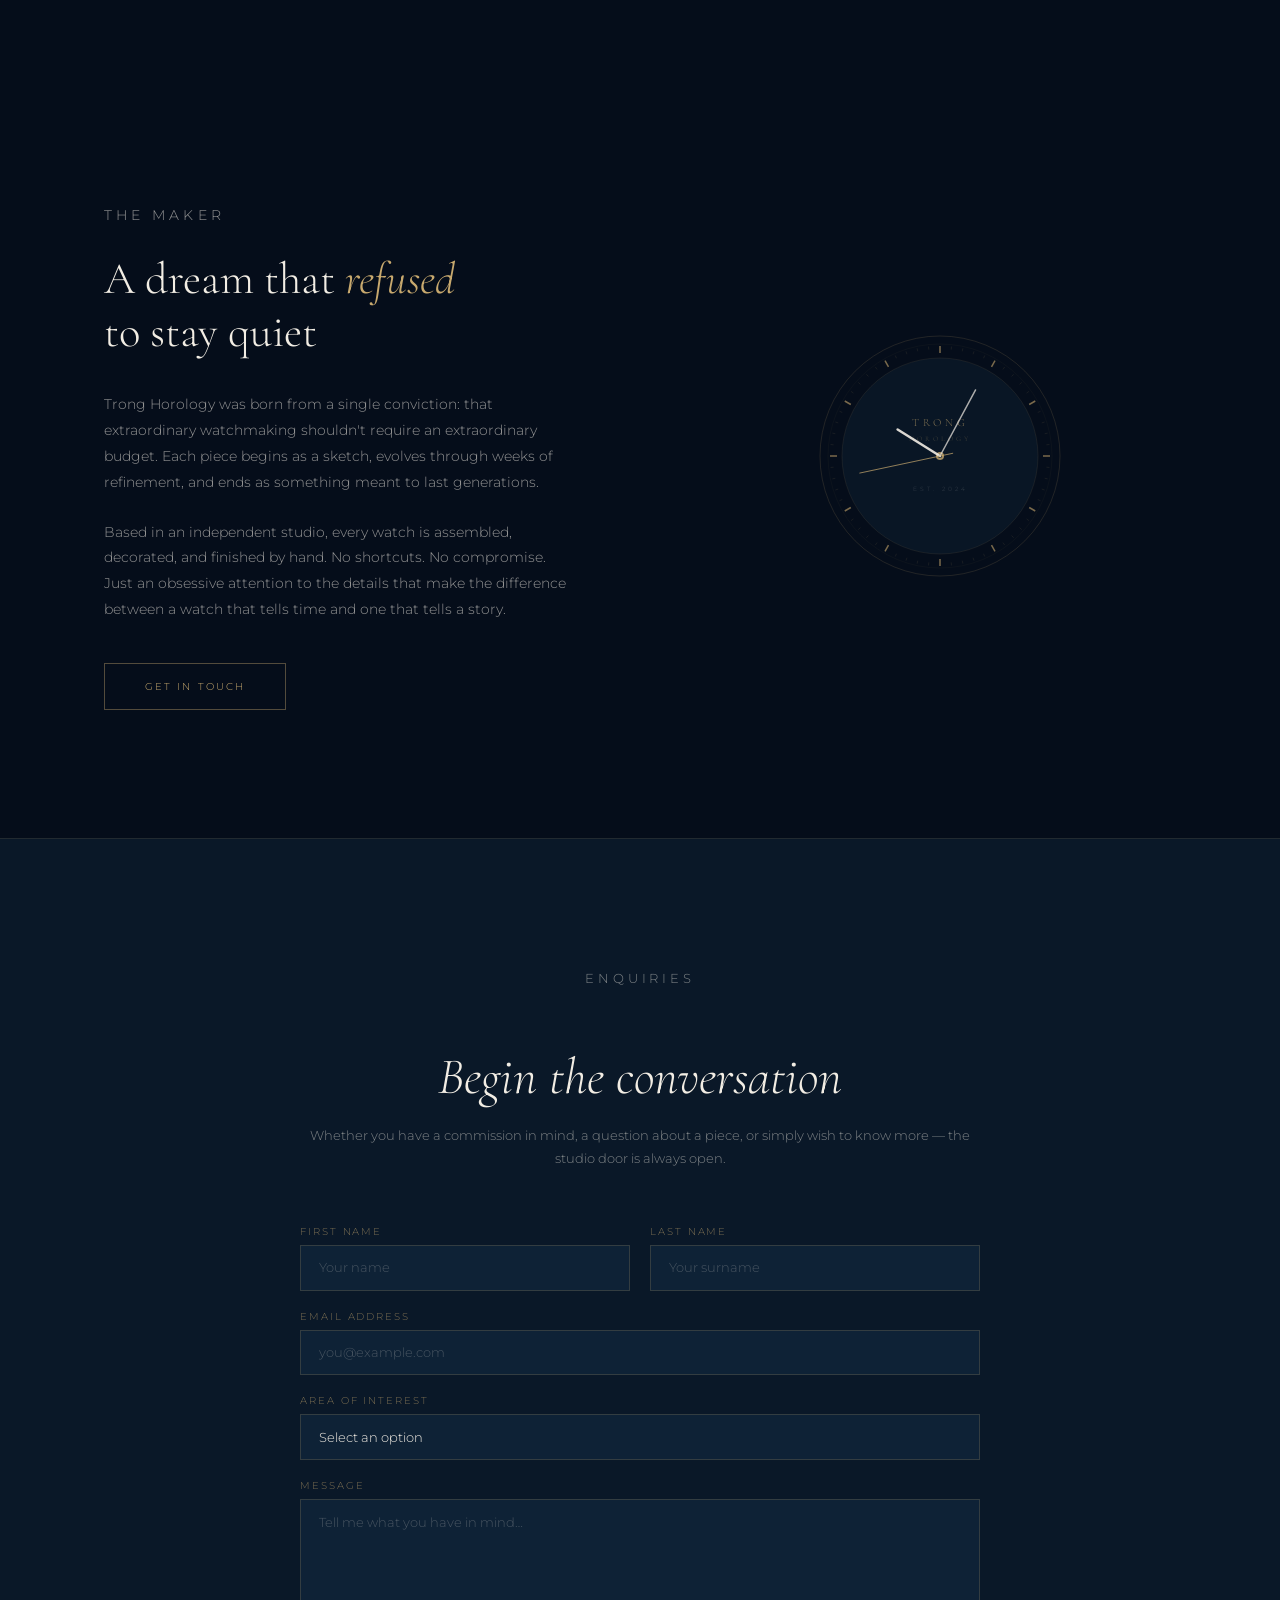
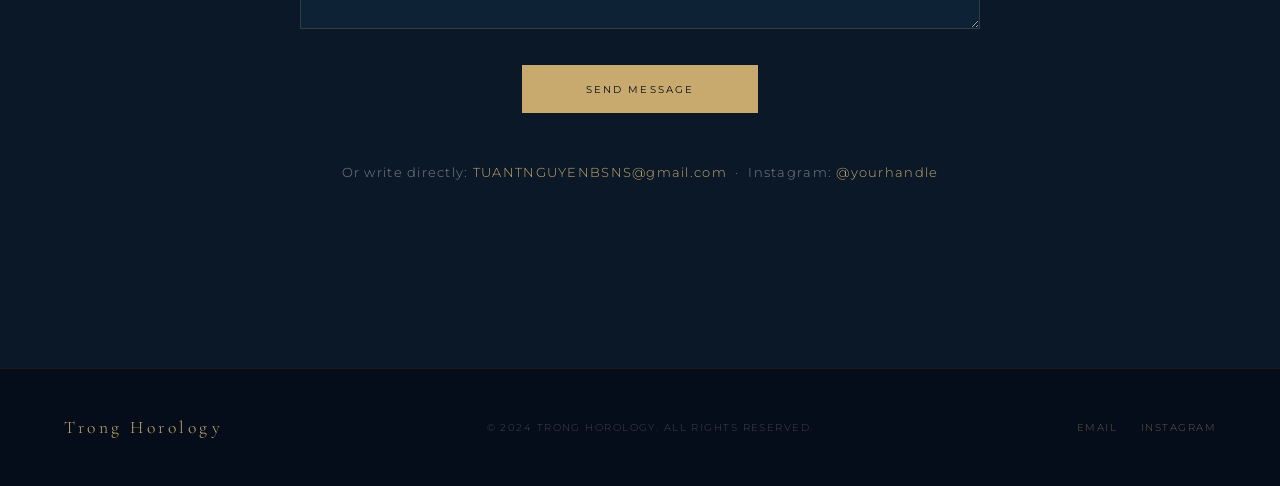
==== commit ad9d101b: "jde" ====
--- a/index.html
+++ b/index.html
@@ -3,7 +3,7 @@
 <head>
 <meta charset="UTF-8">
 <meta name="viewport" content="width=device-width, initial-scale=1.0">
-<title>Luvants — Handcrafted Timepieces</title>
+<title>POLLUX — HOROLOGY</title>
 <link rel="preconnect" href="https://fonts.googleapis.com">
 <link rel="preconnect" href="https://fonts.gstatic.com" crossorigin>
 <link href="https://fonts.googleapis.com/css2?family=Cormorant+Garamond:ital,wght@0,300;0,400;0,500;0,600;1,300;1,400&family=Montserrat:wght@300;400;500;600&display=swap" rel="stylesheet">
